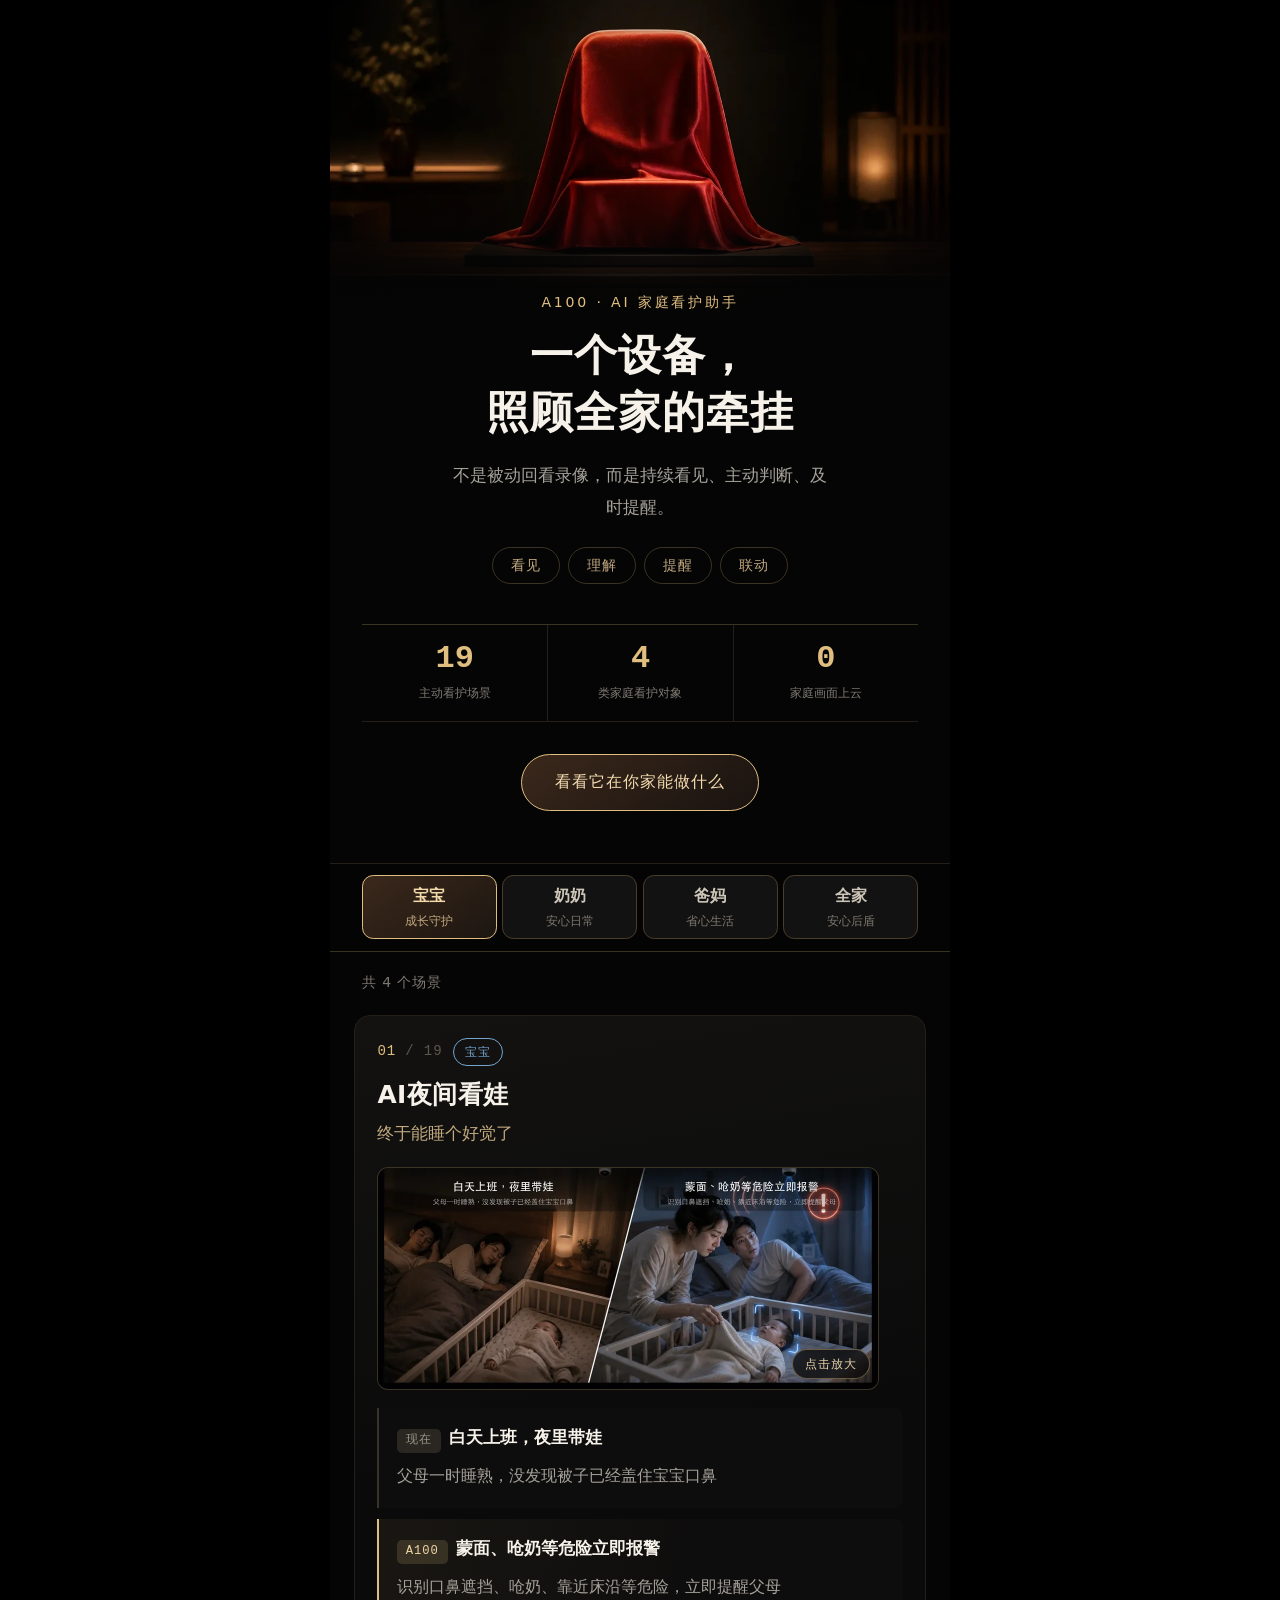
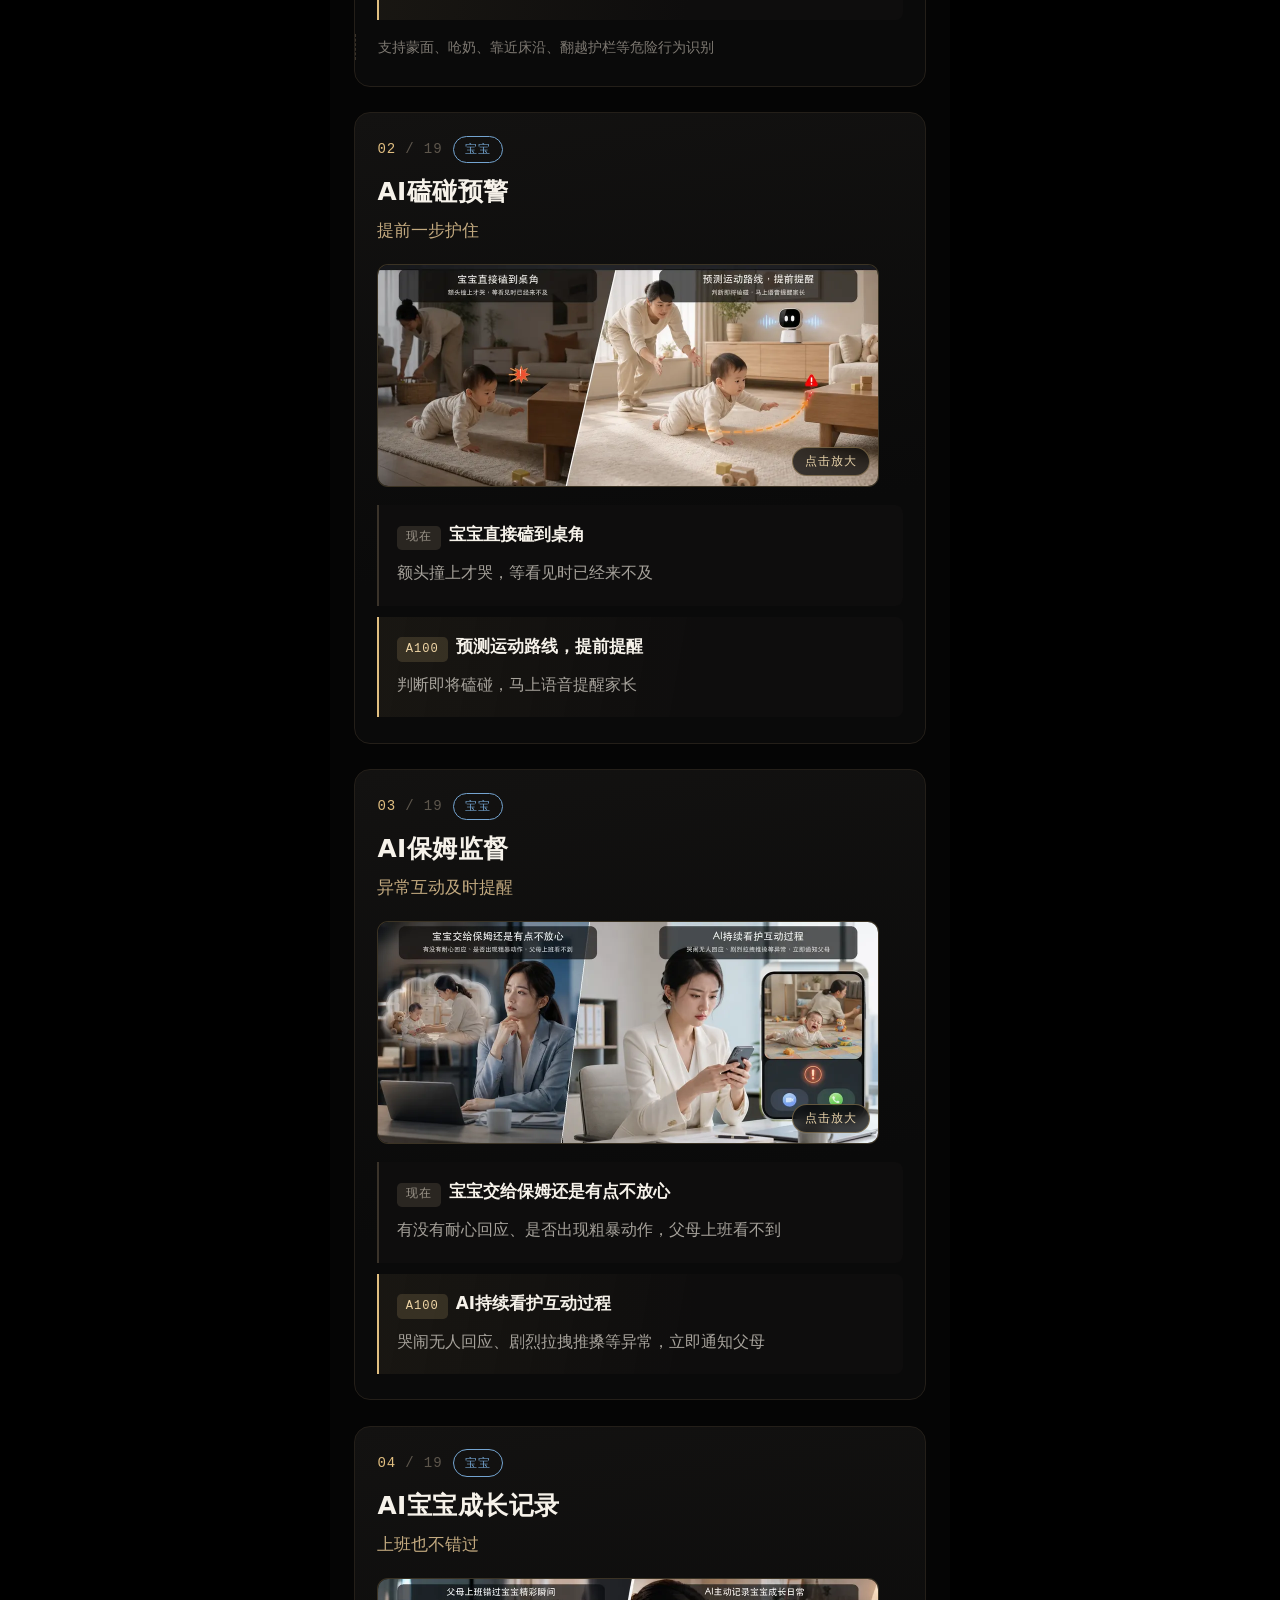
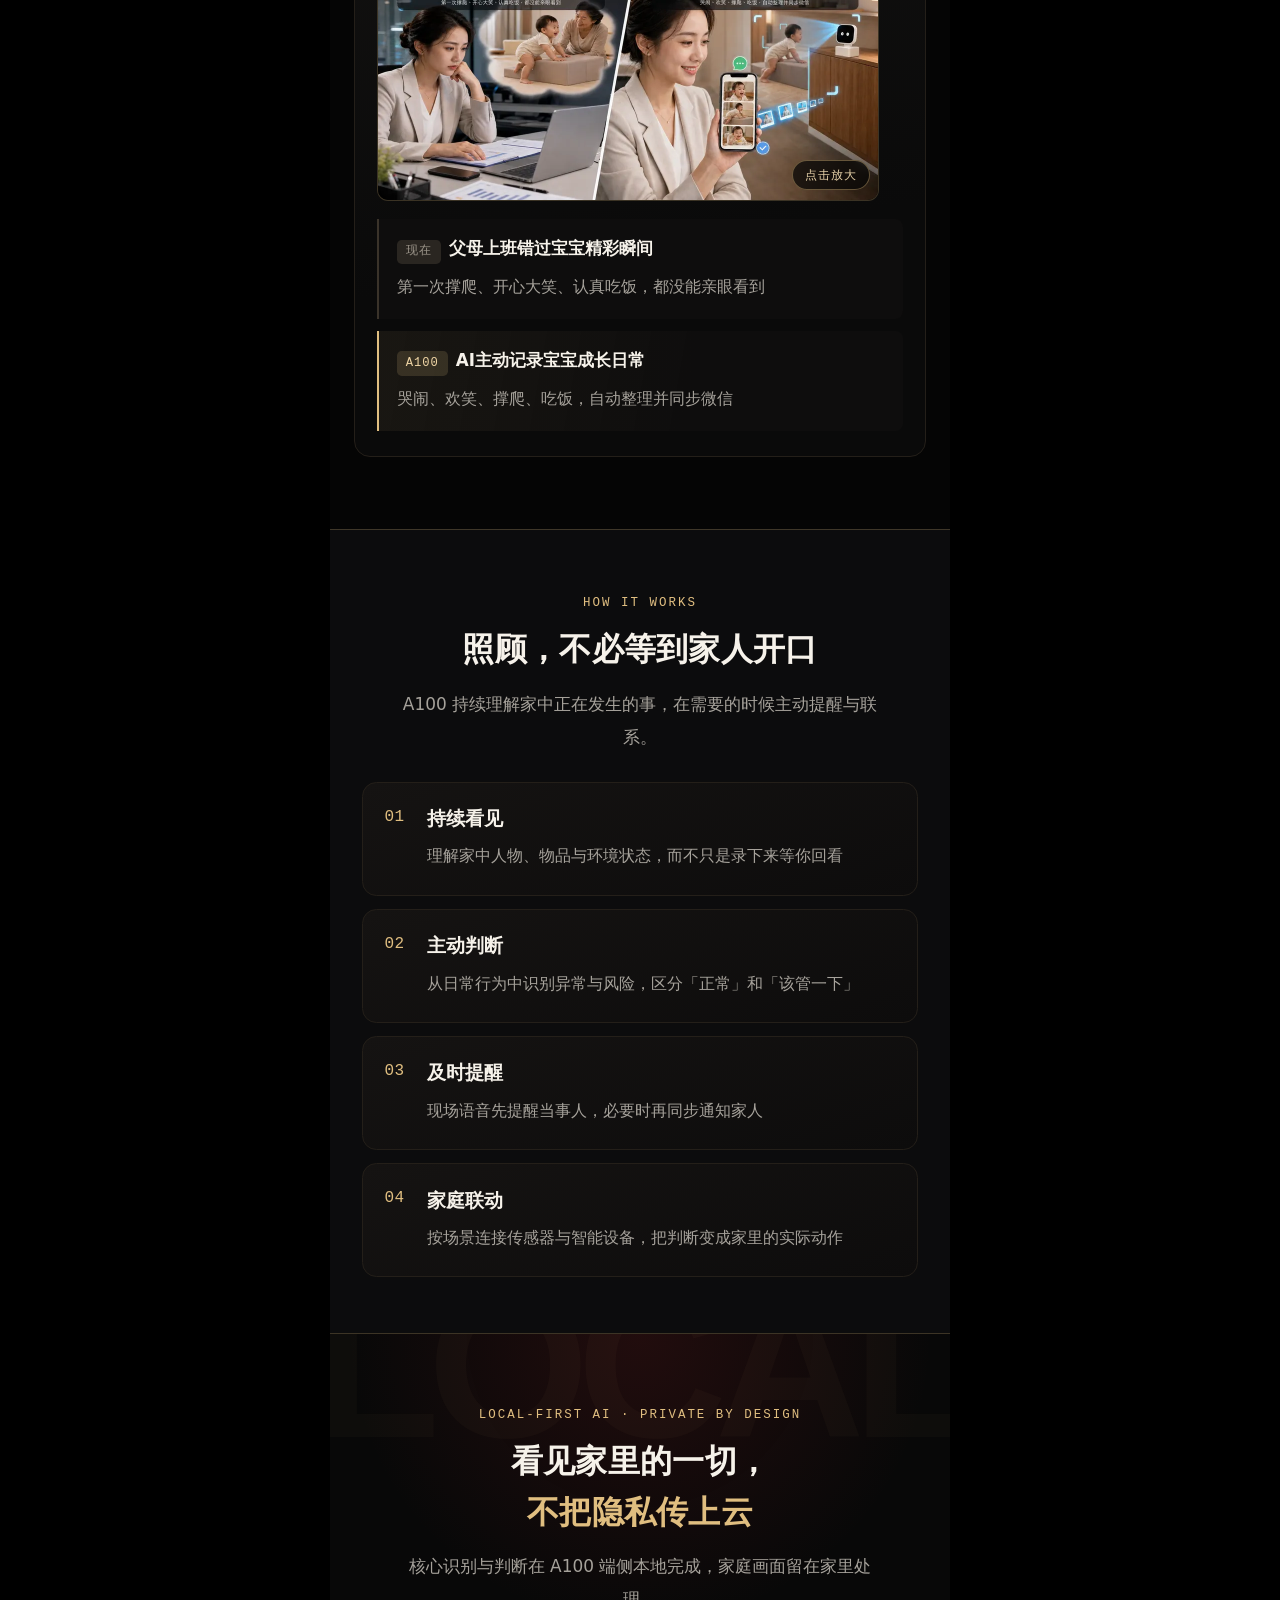
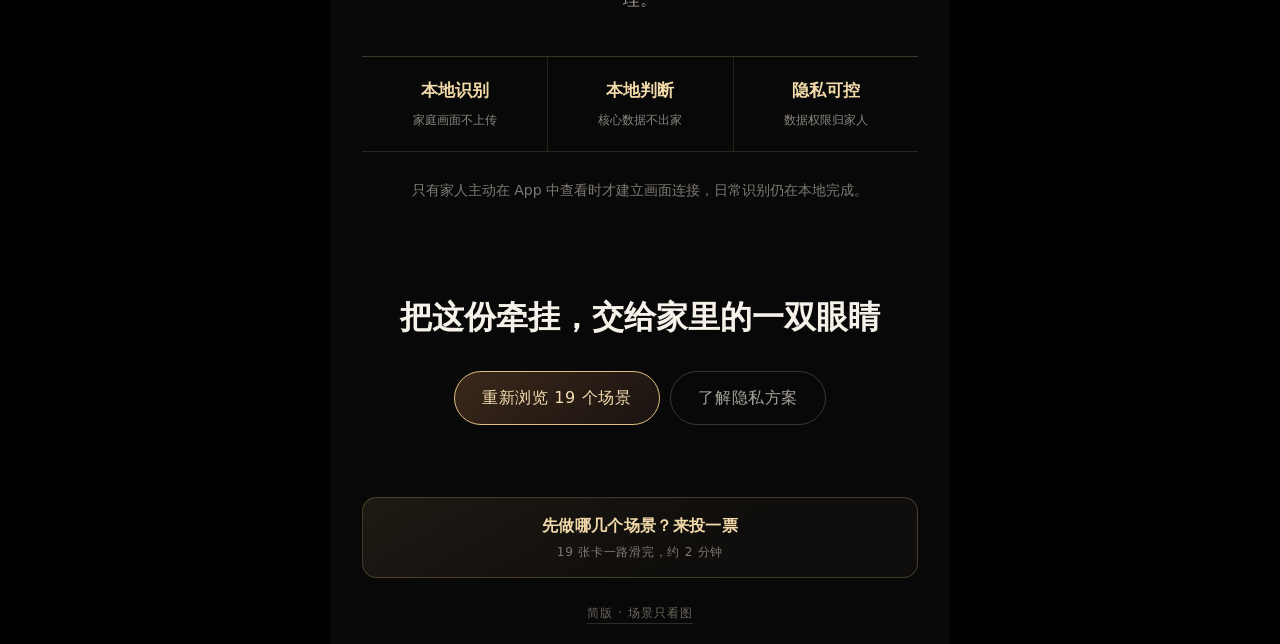
==== index.html @ 62eb348e "Scale voting copy with responsive cards Keep desktop text readable as cards expand while reserving a" ====
<!DOCTYPE html><html lang="zh-CN"><head><meta charSet="utf-8"/><meta name="viewport" content="width=device-width, viewport-fit=cover, initial-scale=1, maximum-scale=5"/><link rel="stylesheet" href="/_next/static/css/index.Cy2L5LMm.css" data-rsc-css-href="/_next/static/css/index.Cy2L5LMm.css" data-precedence="vite-rsc/importer-resources"/><link rel="modulepreload" fetchPriority="low" href="/_next/static/chunks/index-B-nwvB6y.js"/><script src="/_next/static/chunks/rolldown-runtime-DFEGrk7x.js" type="module" async=""></script><script src="/_next/static/chunks/framework-CZh43tRa.js" type="module" async=""></script><script src="/_next/static/chunks/app-elements-DCrmpow8.js" type="module" async=""></script><script src="/_next/static/chunks/hash-CJPcn2mk.js" type="module" async=""></script><script src="/_next/static/chunks/app-rsc-render-mode-D2LKp-63.js" type="module" async=""></script><script src="/_next/static/chunks/headers-CHh0EJRL.js" type="module" async=""></script><script src="/_next/static/chunks/protocol-headers-BAi6vrDC.js" type="module" async=""></script><script src="/_next/static/chunks/navigation-errors-BLoiTHW_.js" type="module" async=""></script><link rel="modulepreload" href="/_next/static/chunks/layout-segment-context-q6M6rwSv.js" crossorigin=""/><link rel="modulepreload" href="/_next/static/chunks/version-switch-DpiIj9HX.js" crossorigin=""/><link rel="modulepreload" href="/_next/static/chunks/scenes-CvkSU-wx.js" crossorigin=""/><link rel="modulepreload" href="/_next/static/chunks/query-DSZzhTKP.js" crossorigin=""/><link rel="modulepreload" href="/_next/static/chunks/scene-explorer-G0NAwkzx.js" crossorigin=""/><title>A100 AI家庭看护助手｜19 个场景，不上云</title><meta name="description" content="宝宝、奶奶、爸妈、全家四类看护对象，19 项主动看护能力。识别与判断在设备本地完成，家庭画面不上传云端。"/><meta property="og:title" content="A100 AI家庭看护助手｜19 个场景，不上云"/><meta property="og:description" content="宝宝、奶奶、爸妈、全家四类看护对象，19 项主动看护能力。识别与判断在设备本地完成，家庭画面不上传云端。"/><meta property="og:url" content="https://itse003.github.io"/><meta property="og:site_name" content="A100 · AI 家庭看护助手"/><meta property="og:type" content="website"/><meta property="og:locale" content="zh_CN"/><meta property="og:image" content="https://itse003.github.io/og-card.jpg"/><meta property="og:image:width" content="800"/><meta property="og:image:height" content="800"/><meta property="og:image:alt" content="A100 AI家庭看护助手"/><meta name="twitter:card" content="summary"/><meta name="twitter:title" content="A100 AI家庭看护助手｜19 个场景，不上云"/><meta name="twitter:description" content="宝宝、奶奶、爸妈、全家四类看护对象，19 项主动看护能力。识别与判断在设备本地完成，家庭画面不上传云端。"/><meta name="twitter:image" content="https://itse003.github.io/og-card.jpg"/><link rel="shortcut icon" href="/apple-touch-icon.png"/><link rel="icon" href="/apple-touch-icon.png" sizes="180x180" type="image/png"/><link rel="icon" href="/favicon.svg" type="image/svg+xml"/><link rel="apple-touch-icon" href="/apple-touch-icon.png"/><link rel="canonical" href="https://itse003.github.io"/><meta name="theme-color" content="#050505"/><meta name="color-scheme" content="dark"/><script>Object.assign(((self[Symbol.for("vinext.navigationRuntime")]??={bootstrap:{routeManifest:null},functions:{}}).bootstrap.rsc??={rsc:[]}),{params:{},nav:{"pathname":"/","searchParams":[]}})</script><link rel="modulepreload" href="/_next/static/chunks/index-B-nwvB6y.js" />
</head><body><img class="wechat-thumb" src="/og-card.jpg" alt="" aria-hidden="true" width="800" height="800" loading="eager" decoding="async" fetchPriority="low"/><main class="shell"><script type="application/ld+json">{"@context":"https://schema.org","@type":"Product","name":"A100 AI家庭看护助手","description":"端侧本地 AI 家庭看护设备，覆盖宝宝、老人、父母与全家 19 个主动看护场景，核心识别与判断在设备本地完成。","brand":{"@type":"Brand","name":"A100"},"category":"家庭智能看护设备","additionalProperty":[{"@type":"PropertyValue","name":"AI夜间看娃","value":"蒙面、呛奶等危险立即报警：识别口鼻遮挡、呛奶、靠近床沿等危险，立即提醒父母"},{"@type":"PropertyValue","name":"AI磕碰预警","value":"预测运动路线，提前提醒：判断即将磕碰，马上语音提醒家长"},{"@type":"PropertyValue","name":"AI保姆监督","value":"AI持续看护互动过程：哭闹无人回应、剧烈拉拽推搡等异常，立即通知父母"},{"@type":"PropertyValue","name":"AI宝宝成长记录","value":"AI主动记录宝宝成长日常：哭闹、欢笑、撑爬、吃饭，自动整理并同步微信"},{"@type":"PropertyValue","name":"AI吃药守护","value":"到点主动确认：先提醒老人，未确认再通知家人"},{"@type":"PropertyValue","name":"AI用药助手","value":"对着药盒问，马上说明白：「药盒标注：一次 1 片；请按医嘱服用」"},{"@type":"PropertyValue","name":"长辈兴趣陪练","value":"边唱边练，随时出声指导：「这一句尾音再收稳，兰花指再抬高一点」"},{"@type":"PropertyValue","name":"AI日常关照","value":"看懂日常规律，不对劲主动说：「奶奶今天到 10 点还没起身，比平时晚了 3 个多小时」"},{"@type":"PropertyValue","name":"AI老人守护","value":"发现倒地立即询问：持续无人回应，马上联系预设家人"},{"@type":"PropertyValue","name":"AI饮食照应","value":"手抬起来的时候就提一句：「爸的血压这周偏高，这盘先少放一勺盐」"},{"@type":"PropertyValue","name":"AI做菜辅助","value":"开口一问，直接告诉你：「这锅先放 1 茶匙糖，尝味后再调整」"},{"@type":"PropertyValue","name":"AI离家巡检","value":"全屋状态一次确认：门锁、门窗、家电，出门自动检查"},{"@type":"PropertyValue","name":"AI视觉找物","value":"问一句就能找到：「遥控器最后放在沙发右边了」"},{"@type":"PropertyValue","name":"AI出门提醒","value":"走到门口主动提醒：「你的工牌还放在茶几上」"},{"@type":"PropertyValue","name":"AI宠物看护","value":"拆家刚有苗头，马上叫停：AI 现场语音制止，同时通知主人"},{"@type":"PropertyValue","name":"AI宠物互动","value":"叫声 + 行为，越看越懂它：「在阳台门口短叫又扒门，是想出去晒太阳」"},{"@type":"PropertyValue","name":"AI晾晒提醒","value":"天气 + 阳台画面综合判断：确认将下雨且衣被未收，立即提醒家人"},{"@type":"PropertyValue","name":"AI异常巡查","value":"发现可疑行为，立即告警：识别徘徊、试探门锁等异常，马上通知家人并联动物业"},{"@type":"PropertyValue","name":"AI家庭巡防","value":"全屋风险持续看护：联动设备识别火苗、门窗及水电燃气异常，立即报警并通知家人"}]}</script><header class="hero"><div class="hero-media"><img src="/media/hero.webp" alt="红布覆盖的 A100 AI 家庭看护助手" width="1200" height="651" fetchPriority="high" decoding="async"/></div><div class="hero-copy"><p class="hero-brand">A100 · AI 家庭看护助手</p><h1>一个设备，<br/>照顾全家的牵挂</h1><p class="hero-sub">不是被动回看录像，而是持续看见、主动判断、及时提醒。</p><ul class="hero-pills"><li>看见</li><li>理解</li><li>提醒</li><li>联动</li></ul><dl class="hero-stats"><div><dt>19</dt><dd>主动看护场景</dd></div><div><dt>4</dt><dd>类家庭看护对象</dd></div><div><dt>0</dt><dd>家庭画面上云</dd></div></dl><a class="hero-cta" href="#explorer">看看它在你家能做什么</a></div></header><section class="explorer" id="explorer" aria-label="19 个家庭看护场景"><div class="filter-bar"><div class="chips" role="group" aria-label="按家人筛选场景"><button type="button" aria-pressed="true" class="chip is-active">宝宝<small>成长守护</small></button><button type="button" aria-pressed="false" class="chip">奶奶<small>安心日常</small></button><button type="button" aria-pressed="false" class="chip">爸妈<small>省心生活</small></button><button type="button" aria-pressed="false" class="chip">全家<small>安心后盾</small></button></div></div><p class="result-count" aria-live="polite">共 <!-- -->4<!-- --> 个场景</p><ol class="scene-list" style="--scene-total:&quot;19&quot;"><li class="scene-card" id="scene-1"><div class="scene-head"><span class="scene-no">01</span><span class="scene-tag tag-baby">宝宝</span></div><h3 class="scene-name">AI夜间看娃</h3><p class="scene-claim">终于能睡个好觉了</p><button type="button" class="poster" aria-label="放大查看AI夜间看娃对照海报"><img src="/media/scene-night-1000.webp" srcSet="/media/scene-night-1000.webp 1000w, /media/scene-night-1500.webp 1500w" sizes="(min-width: 620px) 500px, 100vw" alt="AI夜间看娃对照画面：左侧白天上班，夜里带娃，右侧蒙面、呛奶等危险立即报警" width="1000" height="442" loading="lazy" decoding="async"/><span class="poster-zoom" aria-hidden="true">点击放大</span></button><dl class="compare"><div class="compare-row is-problem"><dt><span class="compare-label">现在</span>白天上班，夜里带娃</dt><dd>父母一时睡熟，没发现被子已经盖住宝宝口鼻</dd></div><div class="compare-row is-answer"><dt><span class="compare-label">A100</span>蒙面、呛奶等危险立即报警</dt><dd>识别口鼻遮挡、呛奶、靠近床沿等危险，立即提醒父母</dd></div></dl><p class="scene-note">支持蒙面、呛奶、靠近床沿、翻越护栏等危险行为识别</p></li><li class="scene-card" id="scene-2"><div class="scene-head"><span class="scene-no">02</span><span class="scene-tag tag-baby">宝宝</span></div><h3 class="scene-name">AI磕碰预警</h3><p class="scene-claim">提前一步护住</p><button type="button" class="poster" aria-label="放大查看AI磕碰预警对照海报"><img src="/media/scene-climbguard-1000.webp" srcSet="/media/scene-climbguard-1000.webp 1000w, /media/scene-climbguard-1500.webp 1500w" sizes="(min-width: 620px) 500px, 100vw" alt="AI磕碰预警对照画面：左侧宝宝直接磕到桌角，右侧预测运动路线，提前提醒" width="1000" height="442" loading="lazy" decoding="async"/><span class="poster-zoom" aria-hidden="true">点击放大</span></button><dl class="compare"><div class="compare-row is-problem"><dt><span class="compare-label">现在</span>宝宝直接磕到桌角</dt><dd>额头撞上才哭，等看见时已经来不及</dd></div><div class="compare-row is-answer"><dt><span class="compare-label">A100</span>预测运动路线，提前提醒</dt><dd>判断即将磕碰，马上语音提醒家长</dd></div></dl></li><li class="scene-card" id="scene-3"><div class="scene-head"><span class="scene-no">03</span><span class="scene-tag tag-baby">宝宝</span></div><h3 class="scene-name">AI保姆监督</h3><p class="scene-claim">异常互动及时提醒</p><button type="button" class="poster" aria-label="放大查看AI保姆监督对照海报"><img src="/media/scene-nanny-1000.webp" srcSet="/media/scene-nanny-1000.webp 1000w, /media/scene-nanny-1500.webp 1500w" sizes="(min-width: 620px) 500px, 100vw" alt="AI保姆监督对照画面：左侧宝宝交给保姆还是有点不放心，右侧AI持续看护互动过程" width="1000" height="442" loading="lazy" decoding="async"/><span class="poster-zoom" aria-hidden="true">点击放大</span></button><dl class="compare"><div class="compare-row is-problem"><dt><span class="compare-label">现在</span>宝宝交给保姆还是有点不放心</dt><dd>有没有耐心回应、是否出现粗暴动作，父母上班看不到</dd></div><div class="compare-row is-answer"><dt><span class="compare-label">A100</span>AI持续看护互动过程</dt><dd>哭闹无人回应、剧烈拉拽推搡等异常，立即通知父母</dd></div></dl></li><li class="scene-card" id="scene-4"><div class="scene-head"><span class="scene-no">04</span><span class="scene-tag tag-baby">宝宝</span></div><h3 class="scene-name">AI宝宝成长记录</h3><p class="scene-claim">上班也不错过</p><button type="button" class="poster" aria-label="放大查看AI宝宝成长记录对照海报"><img src="/media/scene-growth-1000.webp" srcSet="/media/scene-growth-1000.webp 1000w, /media/scene-growth-1500.webp 1500w" sizes="(min-width: 620px) 500px, 100vw" alt="AI宝宝成长记录对照画面：左侧父母上班错过宝宝精彩瞬间，右侧AI主动记录宝宝成长日常" width="1000" height="442" loading="lazy" decoding="async"/><span class="poster-zoom" aria-hidden="true">点击放大</span></button><dl class="compare"><div class="compare-row is-problem"><dt><span class="compare-label">现在</span>父母上班错过宝宝精彩瞬间</dt><dd>第一次撑爬、开心大笑、认真吃饭，都没能亲眼看到</dd></div><div class="compare-row is-answer"><dt><span class="compare-label">A100</span>AI主动记录宝宝成长日常</dt><dd>哭闹、欢笑、撑爬、吃饭，自动整理并同步微信</dd></div></dl></li></ol></section><section class="capability" aria-labelledby="capability-title"><div class="section-head"><p class="eyebrow">HOW IT WORKS</p><h2 id="capability-title">照顾，不必等到家人开口</h2><p class="section-lead">A100 持续理解家中正在发生的事，在需要的时候主动提醒与联系。</p></div><ol class="capability-list"><li><span class="capability-step">01</span><h3>持续看见</h3><p>理解家中人物、物品与环境状态，而不只是录下来等你回看</p></li><li><span class="capability-step">02</span><h3>主动判断</h3><p>从日常行为中识别异常与风险，区分「正常」和「该管一下」</p></li><li><span class="capability-step">03</span><h3>及时提醒</h3><p>现场语音先提醒当事人，必要时再同步通知家人</p></li><li><span class="capability-step">04</span><h3>家庭联动</h3><p>按场景连接传感器与智能设备，把判断变成家里的实际动作</p></li></ol></section><section class="privacy" aria-labelledby="privacy-title"><p class="eyebrow">LOCAL-FIRST AI · PRIVATE BY DESIGN</p><h2 id="privacy-title">看见家里的一切，<em>不把隐私传上云</em></h2><p class="section-lead">核心识别与判断在 A100 端侧本地完成，家庭画面留在家里处理。</p><ul class="privacy-proof"><li><strong>本地识别</strong><span>家庭画面不上传</span></li><li><strong>本地判断</strong><span>核心数据不出家</span></li><li><strong>隐私可控</strong><span>数据权限归家人</span></li></ul><p class="privacy-foot">只有家人主动在 App 中查看时才建立画面连接，日常识别仍在本地完成。</p></section><footer class="closing"><h2>把这份牵挂，交给家里的一双眼睛</h2><div class="closing-actions"><a class="btn btn-primary" href="#explorer">重新浏览 <!-- -->19<!-- --> 个场景</a><a class="btn btn-ghost" href="#privacy-title">了解隐私方案</a></div></footer></main><div class="vote-entry"><a href="/vote" class="vote-entry-btn"><b>先做哪几个场景？来投一票</b><span>19<!-- --> 张卡一路滑完，约 2 分钟</span></a></div><div class="version-switch-foot"><a href="/gallery">简版 · 场景只看图</a></div><script type="module" src="/_next/static/chunks/index-B-nwvB6y.js" id="_R_" async=""></script><script>((self[Symbol.for("vinext.navigationRuntime")]??={bootstrap:{routeManifest:null},functions:{}}).bootstrap.rsc??={rsc:[]}).rsc.push("2:I[\"ac9c84b5d4c0\",[],\"Children\",1]\n")</script><script>((self[Symbol.for("vinext.navigationRuntime")]??={bootstrap:{routeManifest:null},functions:{}}).bootstrap.rsc??={rsc:[]}).rsc.push("3:I[\"ade5f4f2263b\",[],\"VersionSwitch\",1]\n")</script><script>((self[Symbol.for("vinext.navigationRuntime")]??={bootstrap:{routeManifest:null},functions:{}}).bootstrap.rsc??={rsc:[]}).rsc.push("4:I[\"3745b2474da2\",[],\"GlobalErrorBoundary\",1]\n")</script><script>((self[Symbol.for("vinext.navigationRuntime")]??={bootstrap:{routeManifest:null},functions:{}}).bootstrap.rsc??={rsc:[]}).rsc.push("5:I[\"9546015c04af\",[],\"default\",1]\n")</script><script>((self[Symbol.for("vinext.navigationRuntime")]??={bootstrap:{routeManifest:null},functions:{}}).bootstrap.rsc??={rsc:[]}).rsc.push("6:I[\"3745b2474da2\",[],\"ErrorBoundary\",1]\n")</script><script>((self[Symbol.for("vinext.navigationRuntime")]??={bootstrap:{routeManifest:null},functions:{}}).bootstrap.rsc??={rsc:[]}).rsc.push("7:I[\"bcf645347735\",[],\"LayoutSegmentProvider\",1]\n")</script><script>((self[Symbol.for("vinext.navigationRuntime")]??={bootstrap:{routeManifest:null},functions:{}}).bootstrap.rsc??={rsc:[]}).rsc.push("8:I[\"ac9c84b5d4c0\",[],\"Slot\",1]\n")</script><script>((self[Symbol.for("vinext.navigationRuntime")]??={bootstrap:{routeManifest:null},functions:{}}).bootstrap.rsc??={rsc:[]}).rsc.push("9:I[\"d79506f378e5\",[],\"AppRouterScrollTarget\",1]\n")</script><script>((self[Symbol.for("vinext.navigationRuntime")]??={bootstrap:{routeManifest:null},functions:{}}).bootstrap.rsc??={rsc:[]}).rsc.push("a:I[\"3745b2474da2\",[],\"RedirectBoundary\",1]\n")</script><script>((self[Symbol.for("vinext.navigationRuntime")]??={bootstrap:{routeManifest:null},functions:{}}).bootstrap.rsc??={rsc:[]}).rsc.push(":HL[\"/_next/static/css/index.Cy2L5LMm.css\",\"style\"     ]\n")</script><script>((self[Symbol.for("vinext.navigationRuntime")]??={bootstrap:{routeManifest:null},functions:{}}).bootstrap.rsc??={rsc:[]}).rsc.push("0:{\"__route\":\"route:/\",\"__interceptionContext\":null,\"__layoutIds\":[\"layout:/\"],\"__rootLayout\":\"/\",\"__sourcePage\":\"/page\",\"page:/\":\"$L1\",\"layout:/\":[[[[\"$\",\"link\",\"css:/_next/static/css/index.Cy2L5LMm.css\",{\"rel\":\"stylesheet\",\"precedence\":\"vite-rsc/importer-resources\",\"href\":\"/_next/static/css/index.Cy2L5LMm.css\",\"data-rsc-css-href\":\"/_next/static/css/index.Cy2L5LMm.css\"}],\"$undefined\"],[\"$\",\"html\",null,{\"lang\":\"zh-CN\",\"children\":[\"$\",\"body\",null,{\"children\":[[\"$\",\"img\",null,{\"className\":\"wechat-thumb\",\"src\":\"/og-card.jpg\",\"alt\":\"\",\"aria-hidden\":\"true\",\"width\":800,\"height\":800,\"loading\":\"eager\",\"decoding\":\"async\",\"fetchPriority\":\"low\"}],[\"$\",\"$L2\",null,{}],[\"$\",\"$L3\",null,{}]]}]}]],null],\"route:/\":[[[\"$\",\"meta\",null,{\"charSet\":\"utf-8\"}],[[\"$\",\"title\",\"0\",{\"children\":\"A100 AI家庭看护助手｜19 个场景，不上云\"}],[\"$\",\"meta\",\"1\",{\"name\":\"description\",\"content\":\"宝宝、奶奶、爸妈、全家四类看护对象，19 项主动看护能力。识别与判断在设备本地完成，家庭画面不上传云端。\"}],[\"$\",\"meta\",\"2\",{\"property\":\"og:title\",\"content\":\"A100 AI家庭看护助手｜19 个场景，不上云\"}],[\"$\",\"meta\",\"3\",{\"property\":\"og:description\",\"content\":\"宝宝、奶奶、爸妈、全家四类看护对象，19 项主动看护能力。识别与判断在设备本地完成，家庭画面不上传云端。\"}],[\"$\",\"meta\",\"4\",{\"property\":\"og:url\",\"content\":\"https://itse003.github.io\"}],[\"$\",\"meta\",\"5\",{\"property\":\"og:site_name\",\"content\":\"A100 · AI 家庭看护助手\"}],[\"$\",\"meta\",\"6\",{\"property\":\"og:type\",\"content\":\"website\"}],[\"$\",\"meta\",\"7\",{\"property\":\"og:locale\",\"content\":\"zh_CN\"}],[\"$\",\"meta\",\"8\",{\"property\":\"og:image\",\"content\":\"https://itse003.github.io/og-card.jpg\"}],[\"$\",\"meta\",\"9\",{\"property\":\"og:image:width\",\"content\":\"800\"}],[\"$\",\"meta\",\"10\",{\"property\":\"og:image:height\",\"content\":\"800\"}],[\"$\",\"meta\",\"11\",{\"property\":\"og:image:alt\",\"content\":\"A100 AI家庭看护助手\"}],[\"$\",\"meta\",\"12\",{\"name\":\"twitter:card\",\"content\":\"summary\"}],[\"$\",\"meta\",\"13\",{\"name\":\"twitter:title\",\"content\":\"A100 AI家庭看护助手｜19 个场景，不上云\"}],[\"$\",\"meta\",\"14\",{\"name\":\"twitter:description\",\"content\":\"宝宝、奶奶、爸妈、全家四类看护对象，19 项主动看护能力。识别与判断在设备本地完成，家庭画面不上传云端。\"}],[\"$\",\"meta\",\"15\",{\"name\":\"twitter:image\",\"content\":\"https://itse003.github.io/og-card.jpg\"}],[\"$\",\"link\",\"16\",{\"rel\":\"shortcut icon\",\"href\":\"/apple-touch-icon.png\"}],[\"$\",\"link\",\"17\",{\"rel\":\"icon\",\"href\":\"/apple-touch-icon.png\",\"sizes\":\"180x180\",\"type\":\"image/png\"}],[\"$\",\"link\",\"18\",{\"rel\":\"icon\",\"href\":\"/favicon.svg\",\"type\":\"image/svg+xml\"}],[\"$\",\"link\",\"19\",{\"rel\":\"apple-touch-icon\",\"href\":\"/apple-touch-icon.png\"}],[\"$\",\"link\",\"20\",{\"rel\":\"canonical\",\"href\":\"https://itse003.github.io\"}]],[[\"$\",\"meta\",\"0\",{\"name\":\"viewport\",\"content\":\"width=device-width, viewport-fit=cover, initial-scale=1, maximum-scale=5\"}],[\"$\",\"meta\",\"1\",{\"name\":\"theme-color\",\"content\":\"#050505\"}],[\"$\",\"meta\",\"2\",{\"name\":\"color-scheme\",\"content\":\"dark\"}]]],[\"$\",\"$L4\",null,{\"fallback\":\"$5\",\"children\":[\"$\",\"$L6\",null,{\"fallback\":\"$5\",\"children\":[\"$\",\"$L7\",null,{\"providerId\":\"layout:/\",\"segmentMap\":{\"children\":[]},\"children\":[\"$\",\"$L8\",null,{\"id\":\"layout:/\",\"parallelSlots\":\"$undefined\",\"children\":[\"$\",\"$L9\",null,{\"children\":[\"$\",\"$La\",null,{\"children\":[[\"$\",\"$L7\",null,{\"providerId\":\"page:/\",\"segmentMap\":{\"children\":[\"__PAGE__\"]},\"children\":[\"$\",\"$L8\",null,{\"id\":\"page:/\"}]}],null]}]}]}]}]}]}],null,null],\"__layoutFlags\":{\"layout:/\":\"s\"},\"__artifactCompatibility\":{\"schemaVersion\":1,\"graphVersion\":\"app-route-graph:1177fd80f83fa7b0\",\"deploymentVersion\":\"939d0b06-40c2-415e-bbcb-751c127f8d62\",\"appElementsSchemaVersion\":1,\"rscPayloadSchemaVersion\":1,\"rootBoundaryId\":\"/\",\"renderEpoch\":null},\"__renderObservation\":{\"schemaVersion\":1,\"output\":{\"kind\":\"app-rsc\",\"mountedSlotsFingerprint\":null,\"renderEpoch\":null,\"rootBoundaryId\":\"/\",\"routeId\":\"route:/\"},\"completeness\":\"partial\",\"boundaryOutcome\":{\"kind\":\"unknown\"},\"requestApis\":[{\"kind\":\"connection\",\"status\":\"unknown\"},{\"kind\":\"cookies\",\"status\":\"unknown\"},{\"kind\":\"draftMode\",\"status\":\"unknown\"},{\"kind\":\"headers\",\"status\":\"unknown\"},{\"kind\":\"params\",\"status\":\"unknown\"},{\"kind\":\"searchParams\",\"status\":\"unknown\"}],\"dynamicFetches\":[],\"cacheTags\":[\"/\",\"_N_T_/\",\"_N_T_/index\",\"_N_T_/layout\",\"_N_T_/page\"],\"pathTags\":[\"/\"],\"cacheability\":\"unknown\",\"downgrade\":{\"target\":\"freshRender\",\"reasons\":[{\"code\":\"CP_DOWNGRADE_CACHEABILITY_UNKNOWN\",\"target\":\"freshRender\"},{\"code\":\"CP_DOWNGRADE_INCOMPLETE_OBSERVATION\",\"completeness\":\"partial\",\"target\":\"freshRender\"},{\"code\":\"CP_DOWNGRADE_UNKNOWN_REQUEST_API\",\"requestApi\":\"connection\",\"target\":\"freshRender\"},{\"code\":\"CP_DOWNGRADE_UNKNOWN_REQUEST_API\",\"requestApi\":\"cookies\",\"target\":\"freshRender\"},{\"code\":\"CP_DOWNGRADE_UNKNOWN_REQUEST_API\",\"requestApi\":\"draftMode\",\"target\":\"freshRender\"},{\"code\":\"CP_DOWNGRADE_UNKNOWN_REQUEST_API\",\"requestApi\":\"headers\",\"target\":\"freshRender\"},{\"code\":\"CP_DOWNGRADE_UNKNOWN_REQUEST_API\",\"requestApi\":\"params\",\"target\":\"freshRender\"},{\"code\":\"CP_DOWNGRADE_UNKNOWN_REQUEST_API\",\"requestApi\":\"searchParams\",\"target\":\"freshRender\"}],\"fallback\":{\"kind\":\"breakerFallback\",\"code\":\"CP_PRIVATE_DYNAMIC_DOWNGRADE\",\"mode\":\"renderFresh\",\"scope\":\"affectedOutput\",\"fields\":{\"reasonCodes\":[\"CP_DOWNGRADE_CACHEABILITY_UNKNOWN\",\"CP_DOWNGRADE_INCOMPLETE_OBSERVATION\",\"CP_DOWNGRADE_UNKNOWN_REQUEST_API\",\"CP_DOWNGRADE_UNKNOWN_REQUEST_API\",\"CP_DOWNGRADE_UNKNOWN_REQUEST_API\",\"CP_DOWNGRADE_UNKNOWN_REQUEST_API\",\"CP_DOWNGRADE_UNKNOWN_REQUEST_API\",\"CP_DOWNGRADE_UNKNOWN_REQUEST_API\"],\"target\":\"freshRender\"}},\"isPublicCacheCandidate\":false}}}\n")</script><script>((self[Symbol.for("vinext.navigationRuntime")]??={bootstrap:{routeManifest:null},functions:{}}).bootstrap.rsc??={rsc:[]}).rsc.push("c:I[\"76e2d64a2bc2\",[],\"SceneExplorer\",1]\n")</script><script>((self[Symbol.for("vinext.navigationRuntime")]??={bootstrap:{routeManifest:null},functions:{}}).bootstrap.rsc??={rsc:[]}).rsc.push(":HL[\"/media/hero.webp\",\"image\",{\"fetchPriority\":\"high\"}]\n")</script><script>((self[Symbol.for("vinext.navigationRuntime")]??={bootstrap:{routeManifest:null},functions:{}}).bootstrap.rsc??={rsc:[]}).rsc.push("b:Tc81,")</script><script>((self[Symbol.for("vinext.navigationRuntime")]??={bootstrap:{routeManifest:null},functions:{}}).bootstrap.rsc??={rsc:[]}).rsc.push("{\"@context\":\"https://schema.org\",\"@type\":\"Product\",\"name\":\"A100 AI家庭看护助手\",\"description\":\"端侧本地 AI 家庭看护设备，覆盖宝宝、老人、父母与全家 19 个主动看护场景，核心识别与判断在设备本地完成。\",\"brand\":{\"@type\":\"Brand\",\"name\":\"A100\"},\"category\":\"家庭智能看护设备\",\"additionalProperty\":[{\"@type\":\"PropertyValue\",\"name\":\"AI夜间看娃\",\"value\":\"蒙面、呛奶等危险立即报警：识别口鼻遮挡、呛奶、靠近床沿等危险，立即提醒父母\"},{\"@type\":\"PropertyValue\",\"name\":\"AI磕碰预警\",\"value\":\"预测运动路线，提前提醒：判断即将磕碰，马上语音提醒家长\"},{\"@type\":\"PropertyValue\",\"name\":\"AI保姆监督\",\"value\":\"AI持续看护互动过程：哭闹无人回应、剧烈拉拽推搡等异常，立即通知父母\"},{\"@type\":\"PropertyValue\",\"name\":\"AI宝宝成长记录\",\"value\":\"AI主动记录宝宝成长日常：哭闹、欢笑、撑爬、吃饭，自动整理并同步微信\"},{\"@type\":\"PropertyValue\",\"name\":\"AI吃药守护\",\"value\":\"到点主动确认：先提醒老人，未确认再通知家人\"},{\"@type\":\"PropertyValue\",\"name\":\"AI用药助手\",\"value\":\"对着药盒问，马上说明白：「药盒标注：一次 1 片；请按医嘱服用」\"},{\"@type\":\"PropertyValue\",\"name\":\"长辈兴趣陪练\",\"value\":\"边唱边练，随时出声指导：「这一句尾音再收稳，兰花指再抬高一点」\"},{\"@type\":\"PropertyValue\",\"name\":\"AI日常关照\",\"value\":\"看懂日常规律，不对劲主动说：「奶奶今天到 10 点还没起身，比平时晚了 3 个多小时」\"},{\"@type\":\"PropertyValue\",\"name\":\"AI老人守护\",\"value\":\"发现倒地立即询问：持续无人回应，马上联系预设家人\"},{\"@type\":\"PropertyValue\",\"name\":\"AI饮食照应\",\"value\":\"手抬起来的时候就提一句：「爸的血压这周偏高，这盘先少放一勺盐」\"},{\"@type\":\"PropertyValue\",\"name\":\"AI做菜辅助\",\"value\":\"开口一问，直接告诉你：「这锅先放 1 茶匙糖，尝味后再调整」\"},{\"@type\":\"PropertyValue\",\"name\":\"AI离家巡检\",\"value\":\"全屋状态一次确认：门锁、门窗、家电，出门自动检查\"},{\"@type\":\"PropertyValue\",\"name\":\"AI视觉找物\",\"value\":\"问一句就能找到：「遥控器最后放在沙发右边了」\"},{\"@type\":\"PropertyValue\",\"name\":\"AI出门提醒\",\"value\":\"走到门口主动提醒：「你的工牌还放在茶几上」\"},{\"@type\":\"PropertyValue\",\"name\":\"AI宠物看护\",\"value\":\"拆家刚有苗头，马上叫停：AI 现场语音制止，同时通知主人\"},{\"@type\":\"PropertyValue\",\"name\":\"AI宠物互动\",\"value\":\"叫声 + 行为，越看越懂它：「在阳台门口短叫又扒门，是想出去晒太阳」\"},{\"@type\":\"PropertyValue\",\"name\":\"AI晾晒提醒\",\"value\":\"天气 + 阳台画面综合判断：确认将下雨且衣被未收，立即提醒家人\"},{\"@type\":\"PropertyValue\",\"name\":\"AI异常巡查\",\"value\":\"发现可疑行为，立即告警：识别徘徊、试探门锁等异常，马上通知家人并联动物业\"},{\"@type\":\"PropertyValue\",\"name\":\"AI家庭巡防\",\"value\":\"全屋风险持续看护：联动设备识别火苗、门窗及水电燃气异常，立即报警并通知家人\"}]}")</script><script>((self[Symbol.for("vinext.navigationRuntime")]??={bootstrap:{routeManifest:null},functions:{}}).bootstrap.rsc??={rsc:[]}).rsc.push("1:[\"$\",\"main\",null,{\"className\":\"shell\",\"children\":[[\"$\",\"script\",null,{\"type\":\"application/ld+json\",\"dangerouslySetInnerHTML\":{\"__html\":\"$b\"}}],[\"$\",\"header\",null,{\"className\":\"hero\",\"children\":[[\"$\",\"div\",null,{\"className\":\"hero-media\",\"children\":[\"$\",\"img\",null,{\"src\":\"/media/hero.webp\",\"alt\":\"红布覆盖的 A100 AI 家庭看护助手\",\"width\":1200,\"height\":651,\"fetchPriority\":\"high\",\"decoding\":\"async\"}]}],[\"$\",\"div\",null,{\"className\":\"hero-copy\",\"children\":[[\"$\",\"p\",null,{\"className\":\"hero-brand\",\"children\":\"A100 · AI 家庭看护助手\"}],[\"$\",\"h1\",null,{\"children\":[\"一个设备，\",[\"$\",\"br\",null,{}],\"照顾全家的牵挂\"]}],[\"$\",\"p\",null,{\"className\":\"hero-sub\",\"children\":\"不是被动回看录像，而是持续看见、主动判断、及时提醒。\"}],[\"$\",\"ul\",null,{\"className\":\"hero-pills\",\"children\":[[\"$\",\"li\",null,{\"children\":\"看见\"}],[\"$\",\"li\",null,{\"children\":\"理解\"}],[\"$\",\"li\",null,{\"children\":\"提醒\"}],[\"$\",\"li\",null,{\"children\":\"联动\"}]]}],[\"$\",\"dl\",null,{\"className\":\"hero-stats\",\"children\":[[\"$\",\"div\",null,{\"children\":[[\"$\",\"dt\",null,{\"children\":19}],[\"$\",\"dd\",null,{\"children\":\"主动看护场景\"}]]}],[\"$\",\"div\",null,{\"children\":[[\"$\",\"dt\",null,{\"children\":\"4\"}],[\"$\",\"dd\",null,{\"children\":\"类家庭看护对象\"}]]}],[\"$\",\"div\",null,{\"children\":[[\"$\",\"dt\",null,{\"children\":\"0\"}],[\"$\",\"dd\",null,{\"children\":\"家庭画面上云\"}]]}]]}],[\"$\",\"a\",null,{\"className\":\"hero-cta\",\"href\":\"#explorer\",\"children\":\"看看它在你家能做什么\"}]]}]]}],[\"$\",\"$Lc\",null,{}],[\"$\",\"section\",null,{\"className\":\"capability\",\"aria-labelledby\":\"capability-title\",\"children\":[[\"$\",\"div\",null,{\"className\":\"section-head\",\"children\":[[\"$\",\"p\",null,{\"className\":\"eyebrow\",\"children\":\"HOW IT WORKS\"}],[\"$\",\"h2\",null,{\"id\":\"capability-title\",\"children\":\"照顾，不必等到家人开口\"}],[\"$\",\"p\",null,{\"className\":\"section-lead\",\"children\":\"A100 持续理解家中正在发生的事，在需要的时候主动提醒与联系。\"}]]}],[\"$\",\"ol\",null,{\"className\":\"capability-list\",\"children\":[[\"$\",\"li\",\"01\",{\"children\":[[\"$\",\"span\",null,{\"className\":\"capability-step\",\"children\":\"01\"}],[\"$\",\"h3\",null,{\"children\":\"持续看见\"}],[\"$\",\"p\",null,{\"children\":\"理解家中人物、物品与环境状态，而不只是录下来等你回看\"}]]}],[\"$\",\"li\",\"02\",{\"children\":[[\"$\",\"span\",null,{\"className\":\"capability-step\",\"children\":\"02\"}],[\"$\",\"h3\",null,{\"children\":\"主动判断\"}],[\"$\",\"p\",null,{\"children\":\"从日常行为中识别异常与风险，区分「正常」和「该管一下」\"}]]}],[\"$\",\"li\",\"03\",{\"children\":[[\"$\",\"span\",null,{\"className\":\"capability-step\",\"children\":\"03\"}],[\"$\",\"h3\",null,{\"children\":\"及时提醒\"}],\"$Ld\"]}],\"$Le\"]}]]}],\"$Lf\",\"$L10\"]}]\n")</script><script>((self[Symbol.for("vinext.navigationRuntime")]??={bootstrap:{routeManifest:null},functions:{}}).bootstrap.rsc??={rsc:[]}).rsc.push("d:[\"$\",\"p\",null,{\"children\":\"现场语音先提醒当事人，必要时再同步通知家人\"}]\n")</script><script>((self[Symbol.for("vinext.navigationRuntime")]??={bootstrap:{routeManifest:null},functions:{}}).bootstrap.rsc??={rsc:[]}).rsc.push("e:[\"$\",\"li\",\"04\",{\"children\":[[\"$\",\"span\",null,{\"className\":\"capability-step\",\"children\":\"04\"}],[\"$\",\"h3\",null,{\"children\":\"家庭联动\"}],[\"$\",\"p\",null,{\"children\":\"按场景连接传感器与智能设备，把判断变成家里的实际动作\"}]]}]\n")</script><script>((self[Symbol.for("vinext.navigationRuntime")]??={bootstrap:{routeManifest:null},functions:{}}).bootstrap.rsc??={rsc:[]}).rsc.push("f:[\"$\",\"section\",null,{\"className\":\"privacy\",\"aria-labelledby\":\"privacy-title\",\"children\":[[\"$\",\"p\",null,{\"className\":\"eyebrow\",\"children\":\"LOCAL-FIRST AI · PRIVATE BY DESIGN\"}],[\"$\",\"h2\",null,{\"id\":\"privacy-title\",\"children\":[\"看见家里的一切，\",[\"$\",\"em\",null,{\"children\":\"不把隐私传上云\"}]]}],[\"$\",\"p\",null,{\"className\":\"section-lead\",\"children\":\"核心识别与判断在 A100 端侧本地完成，家庭画面留在家里处理。\"}],[\"$\",\"ul\",null,{\"className\":\"privacy-proof\",\"children\":[[\"$\",\"li\",null,{\"children\":[[\"$\",\"strong\",null,{\"children\":\"本地识别\"}],[\"$\",\"span\",null,{\"children\":\"家庭画面不上传\"}]]}],[\"$\",\"li\",null,{\"children\":[[\"$\",\"strong\",null,{\"children\":\"本地判断\"}],[\"$\",\"span\",null,{\"children\":\"核心数据不出家\"}]]}],[\"$\",\"li\",null,{\"children\":[[\"$\",\"strong\",null,{\"children\":\"隐私可控\"}],[\"$\",\"span\",null,{\"children\":\"数据权限归家人\"}]]}]]}],[\"$\",\"p\",null,{\"className\":\"privacy-foot\",\"children\":\"只有家人主动在 App 中查看时才建立画面连接，日常识别仍在本地完成。\"}]]}]\n")</script><script>((self[Symbol.for("vinext.navigationRuntime")]??={bootstrap:{routeManifest:null},functions:{}}).bootstrap.rsc??={rsc:[]}).rsc.push("10:[\"$\",\"footer\",null,{\"className\":\"closing\",\"children\":[[\"$\",\"h2\",null,{\"children\":\"把这份牵挂，交给家里的一双眼睛\"}],[\"$\",\"div\",null,{\"className\":\"closing-actions\",\"children\":[[\"$\",\"a\",null,{\"className\":\"btn btn-primary\",\"href\":\"#explorer\",\"children\":[\"重新浏览 \",19,\" 个场景\"]}],[\"$\",\"a\",null,{\"className\":\"btn btn-ghost\",\"href\":\"#privacy-title\",\"children\":\"了解隐私方案\"}]]}]]}]\n")</script><script>Object.assign(((self[Symbol.for("vinext.navigationRuntime")]??={bootstrap:{routeManifest:null},functions:{}}).bootstrap.rsc??={rsc:[]}),{"initialCacheKind":"static"});((self[Symbol.for("vinext.navigationRuntime")]??={bootstrap:{routeManifest:null},functions:{}}).bootstrap.rsc??={rsc:[]}).done=true</script></body></html>
---- _next/static/css/index.Cy2L5LMm.css ----
/*! tailwindcss v4.2.1 | MIT License | https://tailwindcss.com */
@layer properties{@supports (((-webkit-hyphens:none)) and (not (margin-trim:inline))) or ((-moz-orient:inline) and (not (color:rgb(from red r g b)))){*,:before,:after,::backdrop{--tw-rotate-x:initial;--tw-rotate-y:initial;--tw-rotate-z:initial;--tw-skew-x:initial;--tw-skew-y:initial;--tw-outline-style:solid;--tw-blur:initial;--tw-brightness:initial;--tw-contrast:initial;--tw-grayscale:initial;--tw-hue-rotate:initial;--tw-invert:initial;--tw-opacity:initial;--tw-saturate:initial;--tw-sepia:initial;--tw-drop-shadow:initial;--tw-drop-shadow-color:initial;--tw-drop-shadow-alpha:100%;--tw-drop-shadow-size:initial}}}@layer theme{:root,:host{--font-sans:ui-sans-serif, system-ui, sans-serif, "Apple Color Emoji", "Segoe UI Emoji", "Segoe UI Symbol", "Noto Color Emoji";--font-mono:ui-monospace, SFMono-Regular, Menlo, Monaco, Consolas, "Liberation Mono", "Courier New", monospace;--spacing:.25rem;--default-transition-duration:.15s;--default-transition-timing-function:cubic-bezier(.4, 0, .2, 1);--default-font-family:var(--font-sans);--default-mono-font-family:var(--font-mono)}}@layer base{*,:after,:before,::backdrop{box-sizing:border-box;border:0 solid;margin:0;padding:0}::file-selector-button{box-sizing:border-box;border:0 solid;margin:0;padding:0}html,:host{-webkit-text-size-adjust:100%;tab-size:4;line-height:1.5;font-family:var(--default-font-family,ui-sans-serif, system-ui, sans-serif, "Apple Color Emoji", "Segoe UI Emoji", "Segoe UI Symbol", "Noto Color Emoji");font-feature-settings:var(--default-font-feature-settings,normal);font-variation-settings:var(--default-font-variation-settings,normal);-webkit-tap-highlight-color:transparent}hr{height:0;color:inherit;border-top-width:1px}abbr:where([title]){-webkit-text-decoration:underline dotted;text-decoration:underline dotted}h1,h2,h3,h4,h5,h6{font-size:inherit;font-weight:inherit}a{color:inherit;-webkit-text-decoration:inherit;-webkit-text-decoration:inherit;-webkit-text-decoration:inherit;text-decoration:inherit}b,strong{font-weight:bolder}code,kbd,samp,pre{font-family:var(--default-mono-font-family,ui-monospace, SFMono-Regular, Menlo, Monaco, Consolas, "Liberation Mono", "Courier New", monospace);font-feature-settings:var(--default-mono-font-feature-settings,normal);font-variation-settings:var(--default-mono-font-variation-settings,normal);font-size:1em}small{font-size:80%}sub,sup{vertical-align:baseline;font-size:75%;line-height:0;position:relative}sub{bottom:-.25em}sup{top:-.5em}table{text-indent:0;border-color:inherit;border-collapse:collapse}:-moz-focusring{outline:auto}progress{vertical-align:baseline}summary{display:list-item}ol,ul,menu{list-style:none}img,svg,video,canvas,audio,iframe,embed,object{vertical-align:middle;display:block}img,video{max-width:100%;height:auto}button,input,select,optgroup,textarea{font:inherit;font-feature-settings:inherit;font-variation-settings:inherit;letter-spacing:inherit;color:inherit;opacity:1;background-color:#0000;border-radius:0}::file-selector-button{font:inherit;font-feature-settings:inherit;font-variation-settings:inherit;letter-spacing:inherit;color:inherit;opacity:1;background-color:#0000;border-radius:0}:where(select:is([multiple],[size])) optgroup{font-weight:bolder}:where(select:is([multiple],[size])) optgroup option{padding-inline-start:20px}::file-selector-button{margin-inline-end:4px}::placeholder{opacity:1}@supports (not ((-webkit-appearance:-apple-pay-button))) or (contain-intrinsic-size:1px){::placeholder{color:currentColor}@supports (color:color-mix(in lab, red, red)){::placeholder{color:color-mix(in oklab, currentcolor 50%, transparent)}}}textarea{resize:vertical}::-webkit-search-decoration{-webkit-appearance:none}::-webkit-date-and-time-value{min-height:1lh;text-align:inherit}::-webkit-datetime-edit{display:inline-flex}::-webkit-datetime-edit-fields-wrapper{padding:0}::-webkit-datetime-edit{padding-block:0}::-webkit-datetime-edit-year-field{padding-block:0}::-webkit-datetime-edit-month-field{padding-block:0}::-webkit-datetime-edit-day-field{padding-block:0}::-webkit-datetime-edit-hour-field{padding-block:0}::-webkit-datetime-edit-minute-field{padding-block:0}::-webkit-datetime-edit-second-field{padding-block:0}::-webkit-datetime-edit-millisecond-field{padding-block:0}::-webkit-datetime-edit-meridiem-field{padding-block:0}::-webkit-calendar-picker-indicator{line-height:1}:-moz-ui-invalid{box-shadow:none}button,input:where([type=button],[type=reset],[type=submit]){appearance:button}::file-selector-button{appearance:button}::-webkit-inner-spin-button{height:auto}::-webkit-outer-spin-button{height:auto}[hidden]:where(:not([hidden=until-found])){display:none!important}}@layer components;@layer utilities{.visible{visibility:visible}.absolute{position:absolute}.fixed{position:fixed}.relative{position:relative}.static{position:static}.start{inset-inline-start:var(--spacing)}.end{inset-inline-end:var(--spacing)}.block{display:block}.flex{display:flex}.hidden{display:none}.inline{display:inline}.table{display:table}.transform{transform:var(--tw-rotate-x,) var(--tw-rotate-y,) var(--tw-rotate-z,) var(--tw-skew-x,) var(--tw-skew-y,)}.resize{resize:both}.outline{outline-style:var(--tw-outline-style);outline-width:1px}.blur{--tw-blur:blur(8px);filter:var(--tw-blur,) var(--tw-brightness,) var(--tw-contrast,) var(--tw-grayscale,) var(--tw-hue-rotate,) var(--tw-invert,) var(--tw-saturate,) var(--tw-sepia,) var(--tw-drop-shadow,)}.transition{transition-property:color,background-color,border-color,outline-color,text-decoration-color,fill,stroke,--tw-gradient-from,--tw-gradient-via,--tw-gradient-to,opacity,box-shadow,transform,translate,scale,rotate,filter,-webkit-backdrop-filter,backdrop-filter,display,content-visibility,overlay,pointer-events;transition-timing-function:var(--tw-ease,var(--default-transition-timing-function));transition-duration:var(--tw-duration,var(--default-transition-duration))}}.vote-entry{width:min(100%, var(--shell));padding:0 var(--gutter) 1.4rem;text-align:center;background:#080808;margin:0 auto}.vote-entry-btn{border:1px solid var(--line-gold);background:linear-gradient(150deg,#e0be801a,#100e0c 62%);border-radius:.9rem;padding:.95rem 1.4rem 1rem;text-decoration:none;display:block}.vote-entry-btn b{color:#f2d9aa;font-size:var(--fs-body);letter-spacing:.02em;font-weight:600;display:block}.vote-entry-btn span{color:var(--dim);font-size:var(--fs-micro);letter-spacing:.06em;margin-top:.32rem;display:block}.vote-shell{background:var(--black);width:min(100%,42rem);min-height:100svh;margin:0 auto}.vote-shell[data-phase=intro]{box-sizing:border-box;width:min(100%,58rem);height:100svh;min-height:100svh;padding:env(safe-area-inset-top) 0 env(safe-area-inset-bottom);background:radial-gradient(circle at 50% 34%,#6e261826,#0000 44%),radial-gradient(circle at 50% 100%,#e0be800f,#0000 38%),#070707;overflow:hidden}.vote-welcome{box-sizing:border-box;flex-direction:column;justify-content:center;align-items:center;gap:clamp(1rem,2.5vh,1.5rem);width:100%;height:100%;padding:clamp(.75rem,2.5vw,1.5rem);display:flex}.vote-welcome-media{flex:none;justify-content:center;width:100%;animation:1.15s cubic-bezier(.2,.75,.25,1) both vote-welcome-reveal;display:flex}.vote-welcome-image{box-sizing:border-box;border:1px solid #9f805059;width:100%;height:auto;display:block;box-shadow:0 20px 58px #000c,0 0 38px #8f321426}.vote-welcome-copy{text-align:center;flex:none;width:min(100%,34rem);animation:.7s ease-out .12s both vote-welcome-copy-in}.vote-welcome-eyebrow{color:var(--gold);letter-spacing:.17em;margin:0;font-size:.72rem;font-weight:600}.vote-welcome-copy h1{color:#f4eee5;letter-spacing:.04em;margin:.42rem 0 0;font-size:clamp(1.55rem,5.8vw,2rem);font-weight:650;line-height:1.22}.vote-welcome-description{color:#aaa096;margin:.52rem 0 0;font-size:clamp(.86rem,3.4vw,.98rem);line-height:1.55}.vote-welcome-progress{background:#2b241c;border-radius:999px;width:min(100%,18rem);height:3px;margin:.9rem auto 0;overflow:hidden}.vote-welcome-progress span{background:linear-gradient(90deg,#8c6332,var(--gold),#f1d39a);border-radius:inherit;transform-origin:0;width:100%;height:100%;animation:5s linear forwards vote-welcome-progress;display:block;transform:scaleX(0);box-shadow:0 0 10px #e0be8066}.vote-welcome-countdown{color:#857c72;letter-spacing:.04em;min-height:1.25rem;margin:.42rem 0 0;font-family:ui-monospace,SFMono-Regular,Menlo,monospace;font-size:.74rem}.vote-welcome-start{cursor:pointer;color:#17110a;letter-spacing:.08em;background:linear-gradient(135deg,#f0d59e,#c99b57);border:1px solid #f4dcae;border-radius:999px;width:min(100%,18rem);min-height:3.15rem;margin-top:.72rem;padding:.7rem 1.2rem;font-size:.98rem;font-weight:700;transition:transform .14s,filter .14s;box-shadow:0 10px 28px #0009,0 0 0 1px #6f4b24}.vote-welcome-start:hover{filter:brightness(1.06)}.vote-welcome-start:active{transform:scale(.97)}.vote-welcome-start:focus-visible{outline-offset:3px;outline:2px solid #fff1cb}@keyframes vote-welcome-reveal{0%{opacity:.15;transform:scale(.985)}to{opacity:1;transform:scale(1)}}@keyframes vote-welcome-copy-in{0%{opacity:0;transform:translateY(.5rem)}to{opacity:1;transform:translateY(0)}}@keyframes vote-welcome-progress{to{transform:scaleX(1)}}.vote-shell[data-phase=deck]{height:100svh;padding-bottom:env(safe-area-inset-bottom);overscroll-behavior:none;flex-direction:column;display:flex;overflow:hidden}.vote-fallback{margin:0 var(--gutter) .7rem;border:1px solid var(--line-gold);color:#e8d3a8;font-size:var(--fs-small);text-align:center;background:#14110c;border-radius:.6rem;padding:.6rem .9rem;line-height:1.6}.vote-fallback.is-slow{opacity:0;animation:.35s linear 8s forwards vote-fallback-in}@keyframes vote-fallback-in{to{opacity:1}}.vote-bar{padding:max(.55rem, env(safe-area-inset-top)) var(--gutter) .5rem;flex:none}.vote-bar-row{justify-content:space-between;align-items:center;gap:.6rem;display:flex}.vote-progress{color:var(--dim);font-family:ui-monospace,SFMono-Regular,Menlo,monospace;font-size:var(--fs-small);letter-spacing:.06em}.vote-progress b{color:var(--ink);font-size:1.1rem}.vote-rail{background:#241f19;border-radius:999px;height:2px;margin-top:.5rem}.vote-rail span{background:var(--gold);border-radius:999px;height:100%;transition:width .26s;display:block}.vote-stage{flex:0 auto;width:min(100% - .375rem,35rem);min-height:0;margin:auto auto 0;position:relative;container-type:inline-size}.vote-card-slot{width:100%;transform:scale(calc(1 - var(--depth) * .04));transform-origin:50%;transition:transform .28s cubic-bezier(.2,.8,.3,1);display:flex}.vote-card-slot:first-child{position:relative}.vote-card-slot:not(:first-child){position:absolute;inset:0}.vote-card{--vote-panel-width:90%;will-change:transform;background:0 0;flex-direction:column;flex:1;align-items:center;width:100%;min-height:0;display:flex;position:relative;overflow:visible}.vote-card.is-top{cursor:grab;touch-action:pan-y}.vote-card.is-top:active{cursor:grabbing}.vote-card-titlebar{z-index:2;box-sizing:border-box;color:var(--ink);border:1px solid var(--line-gold);width:var(--vote-panel-width);background:linear-gradient(155deg,#181512,#090909 76%);border-radius:.82rem .82rem .38rem .38rem;flex:none;grid-template-columns:minmax(1.25rem,1fr) auto minmax(1.25rem,1fr);align-items:center;gap:.65rem;min-height:clamp(3.25rem,5cqw,5.25rem);margin:0 auto .3rem;padding:clamp(.42rem,.8cqw,.75rem) clamp(.8rem,1.3cqw,1.25rem);display:grid;position:relative;box-shadow:0 8px 20px #0009}.vote-title-rule{background:linear-gradient(90deg,#0000,#9f8050);height:1px;display:block;position:relative}.vote-title-rule:after{content:"";background:var(--gold);border-radius:50%;width:3px;height:3px;position:absolute;top:-1px;right:0}.vote-title-rule:last-child{transform:scaleX(-1)}.vote-title-copy{text-align:center;white-space:nowrap;flex-direction:column;align-items:center;display:flex}.vote-title-copy strong{color:#f3eee5;letter-spacing:.08em;font-size:clamp(.93rem,2cqw,2rem);font-weight:650;line-height:1.15}.vote-title-copy small{color:var(--gold-deep);letter-spacing:.06em;margin-top:.1rem;font-size:clamp(.68rem,1.2cqw,1.05rem);line-height:1.15}.vote-card-media{z-index:1;flex:none;width:100%;display:block;position:relative}.vote-card-poster{-webkit-user-drag:none;-webkit-user-select:none;user-select:none;box-sizing:border-box;border:1px solid var(--line-gold);background:#0a0a0a;border-radius:.86rem;flex:none;width:100%;height:auto;display:block;box-shadow:0 16px 44px #000000b8}.vote-card-body{z-index:1;box-sizing:border-box;border:1px solid var(--line-gold);width:var(--vote-panel-width);background:linear-gradient(155deg,#151311,#0b0a0a 72%);border-radius:.78rem;flex-direction:column;flex:none;min-height:auto;margin:.3rem auto 0;padding:clamp(.42rem,.85cqw,.8rem) clamp(.75rem,1.2cqw,1.15rem);display:flex;overflow:visible;box-shadow:0 12px 26px #0000008f}.vote-card-head{flex:none;align-items:center;gap:.4rem;display:flex}.vote-card-no{color:var(--gold);letter-spacing:.04em;font-family:ui-monospace,SFMono-Regular,Menlo,monospace;font-size:clamp(.72rem,1cqw,.95rem)}.vote-card-head h2{letter-spacing:.01em;text-overflow:ellipsis;white-space:nowrap;flex:1;min-width:0;margin:0;font-size:clamp(.84rem,1.6cqw,1.4rem);font-weight:600;overflow:hidden}.vote-card-head .scene-tag{flex:none;padding:.08rem .4rem;font-size:clamp(.6rem,.8cqw,.85rem)}.vote-card-claim{color:var(--gold-deep);flex:none;margin:.24rem 0 0;font-size:clamp(.69rem,1.15cqw,1.05rem);line-height:1.23}.vote-card-compare{flex:none;grid-template-columns:minmax(0,1fr);grid-auto-rows:auto;gap:.5rem;margin:.46rem 0 0;display:grid}.vote-cmp{box-sizing:border-box;background:#0f0e0e;border-radius:.42rem;flex-direction:column;justify-content:center;min-width:0;min-height:clamp(4.375rem,7cqw,6.5rem);padding:clamp(.42rem,.9cqw,.8rem) clamp(.62rem,1.1cqw,1rem);display:flex}.vote-cmp.is-now{border:1px solid #28241f;border-left:2px solid #4a443b}.vote-cmp.is-a100{border:1px solid #3b3224;border-left:2px solid var(--gold);background:linear-gradient(110deg,#e0be8014,#0f0e0e 72%)}.vote-cmp dt{color:var(--ink);grid-template-columns:auto minmax(0,1fr);align-items:start;gap:.34rem;min-width:0;font-size:clamp(.74rem,1.35cqw,1.16rem);font-weight:600;line-height:1.25;display:grid}.vote-cmp dt i{color:#8a8279;letter-spacing:.1em;flex:none;font-family:ui-monospace,SFMono-Regular,Menlo,monospace;font-size:clamp(.59rem,.8cqw,.78rem);font-style:normal;line-height:1.65}.vote-cmp.is-a100 dt i{color:var(--gold)}.vote-cmp dd{color:#8f8a83;margin:.2rem 0 0;font-size:clamp(.66rem,1.1cqw,1rem);line-height:1.3}.vote-stamp{z-index:4;letter-spacing:.12em;opacity:0;pointer-events:none;text-shadow:0 2px 10px #0009;background:#05050585;border:3px solid;border-radius:.55rem;padding:.34rem .9rem;font-size:1.3rem;font-weight:700;position:absolute;top:1.15rem}.vote-card.is-settling .vote-stamp{transition:opacity .22s,transform .22s}.vote-stamp.is-like{color:#4bd39a;opacity:var(--like,0);transform:rotate(-11deg) scale(calc(.7 + var(--like,0) * .3));box-shadow:0 0 calc(var(--like,0) * 22px) #4bd39a73;border-color:#4bd39a;left:1rem}.vote-stamp.is-nope{color:#ff7062;opacity:var(--nope,0);transform:rotate(11deg) scale(calc(.7 + var(--nope,0) * .3));box-shadow:0 0 calc(var(--nope,0) * 22px) #ff706273;border-color:#ff7062;right:1rem}.vote-actions{--undo-pass-gap:2.5rem;--pass-like-gap:clamp(3.125rem,6vw,3.75rem);--actions-pad-b:max(.75rem,env(safe-area-inset-bottom));padding:0 var(--gutter) var(--actions-pad-b);flex:none;justify-content:center;align-items:end;margin:clamp(1.5rem,4svh,3rem) 0 auto;display:flex}.vote-action-pass{margin-left:var(--undo-pass-gap)}.vote-action-like{margin-left:var(--pass-like-gap)}.vote-action{flex-direction:column;align-items:center;gap:.28rem;display:flex}.vote-action-label{color:#7d766c;font-size:clamp(var(--fs-micro),.75vw,.9rem);letter-spacing:.04em;white-space:nowrap;line-height:1}.vote-action:has(.vote-btn:disabled) .vote-action-label{color:#4a453f}.vote-btn{cursor:pointer;color:var(--muted);-webkit-tap-highlight-color:transparent;background:radial-gradient(circle at 50% 22%,#1c1a18,#0f0e0d 78%);border:1px solid #3d362c;border-radius:999px;flex:none;justify-content:center;align-items:center;padding:0;transition:transform .12s,border-color .16s,box-shadow .16s;display:flex;position:relative}.vote-btn svg{width:46%;height:46%}.vote-btn:active{transform:scale(.9)}.vote-btn:disabled{cursor:default;box-shadow:none;color:#423d37;opacity:.52;background:#0d0c0c;border-color:#2a2723}.vote-btn-undo{color:#8a8078;border-color:#322d27;width:clamp(2.75rem,2.4vw,3.5rem);height:clamp(2.75rem,2.4vw,3.5rem)}.vote-btn-pass,.vote-btn-like{width:clamp(4.25rem,3.8vw,5.25rem);height:clamp(4.25rem,3.8vw,5.25rem)}.vote-btn-pass{color:#ff7062;border-color:#ff706280}.vote-btn-like{color:#4bd39a;border-color:#4bd39a80}.vote-btn-pass:not(:disabled):hover{border-color:#ff7062;box-shadow:0 0 0 4px #ff70621f}.vote-btn-like:not(:disabled):hover{border-color:#4bd39a;box-shadow:0 0 0 4px #4bd39a1f}.vote-roles{border:0;margin:0 0 1.1rem;padding:0}.vote-roles legend{color:var(--dim);font-size:var(--fs-small);letter-spacing:.06em;align-items:baseline;gap:.5rem;margin-bottom:.55rem;padding:0;display:flex}.vote-roles legend small{color:#5d564c;font-size:var(--fs-micro);letter-spacing:.02em}.vote-roles:disabled{opacity:.55}.vote-role-grid{grid-template-columns:repeat(4,minmax(0,1fr));gap:.4rem;display:grid}.vote-role-error{color:#ffa79d;font-size:var(--fs-micro);margin:.55rem 0 0}.vote-role{cursor:pointer;color:#cdc5b8;white-space:nowrap;background:#121212;border:1px solid #4a3d29;border-radius:.7rem;justify-content:center;align-items:center;min-height:3.2rem;font-size:clamp(.78rem,3.6vw,.94rem);font-weight:600;transition:border-color .16s,background .16s,color .16s;display:flex}.vote-role input{opacity:0;pointer-events:none;width:1px;height:1px;position:absolute}.vote-role.is-active{border-color:var(--gold);color:#f2d9aa;background:linear-gradient(145deg,#3b281b,#1c1611)}.vote-role:focus-within{outline:2px solid var(--gold);outline-offset:2px}.vote-result{padding:clamp(1.5rem, 6vw, 2.5rem) var(--gutter) calc(3rem + env(safe-area-inset-bottom))}.vote-empty{color:var(--dim);font-size:var(--fs-small);margin:0}.vote-picker{margin:0;padding:0}.vote-picker-title{font-size:var(--fs-body);flex-wrap:wrap;align-items:baseline;gap:.6rem;margin:0 0 .8rem;font-weight:600;display:flex}.vote-picker-title b{color:var(--gold);font-family:ui-monospace,SFMono-Regular,Menlo,monospace;font-size:var(--fs-micro);background:#e0be801f;border-radius:999px;margin-left:.15rem;padding:.1rem .5rem;font-weight:600}.vote-pick-list{gap:.5rem;margin:0;padding:0;list-style:none;display:grid}.vote-pick{cursor:pointer;-webkit-tap-highlight-color:transparent;color:inherit;text-align:left;background:var(--panel-2);border:1px solid var(--line);border-radius:.6rem;align-items:center;gap:.7rem;width:100%;padding:.7rem .8rem;transition:border-color .16s,background .16s;display:flex}.vote-pick.is-on{border-color:var(--gold);background:linear-gradient(100deg,#e0be8016,#0e0d0d 62%)}.vote-pick:disabled{cursor:default;opacity:.42}.vote-pick-rank{color:#f0d6a6;width:1.45rem;height:1.45rem;font-family:ui-monospace,SFMono-Regular,Menlo,monospace;font-size:var(--fs-micro);text-align:center;background:#ffffff0f;border:1px solid #3d362c;border-radius:999px;flex:none;line-height:1.35rem}.vote-pick.is-on .vote-pick-rank{border-color:var(--gold);background:#e0be8038}.vote-pick-text{min-width:0}.vote-pick-text b{font-size:var(--fs-body);align-items:baseline;gap:.45rem;font-weight:600;display:flex}.vote-pick-text b i{color:var(--gold);font-family:ui-monospace,SFMono-Regular,Menlo,monospace;font-size:var(--fs-micro);font-style:normal}.vote-pick-text small{color:var(--gold-deep);font-size:var(--fs-small);margin-top:.15rem;display:block}.vote-why{gap:.3rem;margin:.45rem 0 .2rem 1.5rem;display:grid}.vote-why span{color:var(--dim);font-size:var(--fs-micro)}.vote-why em{color:#5d564c;margin-left:.35rem;font-style:normal}.vote-why input{color:inherit;border:1px solid var(--line);font:inherit;font-size:var(--fs-small);background:#0d0c0c;border-radius:.45rem;width:100%;padding:.55rem .6rem}.vote-why input:focus-visible{border-color:var(--gold);outline:none}.vote-submit{margin-top:1.5rem}.vote-identity-error{color:#d9b6ad;background:#17110f;border:1px solid #6f3f38;border-radius:.65rem;margin-top:.65rem;padding:.65rem .75rem}.vote-identity-error p{font-size:var(--fs-small);margin:0;line-height:1.55}.vote-identity-error .vote-ghost{width:100%;margin-top:.55rem}.vote-send{cursor:pointer;border:1px solid var(--gold);color:#f4dcb0;letter-spacing:.06em;background:linear-gradient(145deg,#3b281b,#191310);border-radius:999px;width:100%;min-height:3.5rem;font-size:1.05rem}.vote-send:disabled{cursor:default;opacity:.6}.vote-submit-note{color:var(--dim);font-size:var(--fs-micro);text-align:center;margin:.9rem 0 0;line-height:1.8}.vote-outcome{border:1px solid var(--line);font-size:var(--fs-body);background:#0e0d0d;border-radius:.7rem;margin:0;padding:.95rem 1.1rem;line-height:1.6}.vote-outcome.is-ok{color:#8fe0bd;border-color:#4bd39a66}.vote-outcome.is-bad{color:#ffa79d;border-color:#ff706273}.vote-outcome:focus{outline:2px solid var(--gold);outline-offset:3px}.vote-thanks-backdrop{z-index:100;box-sizing:border-box;-webkit-backdrop-filter:blur(7px);backdrop-filter:blur(7px);width:100%;height:100%;padding:max(1rem,env(safe-area-inset-top)) 1rem max(1rem,env(safe-area-inset-bottom));background:#030303d9;place-items:center;display:grid;position:fixed;inset:0}.vote-thanks-dialog{box-sizing:border-box;color:var(--ink);text-align:center;background:radial-gradient(circle at 50% 0,#e0be8026,#0000 42%),linear-gradient(155deg,#191510,#0c0b0a 72%);border:1px solid #b58d52;border-radius:1.15rem;width:min(100%,24rem);max-height:100%;padding:clamp(1.65rem,7vw,2.35rem) clamp(1.2rem,6vw,2rem) 1.35rem;animation:.34s cubic-bezier(.2,.8,.25,1) both vote-thanks-in;position:relative;overflow:auto;box-shadow:0 28px 80px #000,inset 0 0 0 1px #e0be8017,0 0 42px #a56b2624}.vote-thanks-stars{pointer-events:none;position:absolute;inset:0;overflow:hidden}.vote-thanks-stars i{opacity:.3;background:#f1d39a;border-radius:50%;width:4px;height:4px;animation:2.4s ease-in-out infinite vote-thanks-star;position:absolute;box-shadow:0 0 9px #e0be80}.vote-thanks-stars i:first-child{top:13%;left:11%}.vote-thanks-stars i:nth-child(2){animation-delay:-.5s;top:25%;right:12%}.vote-thanks-stars i:nth-child(3){animation-delay:-1.1s;top:47%;left:7%}.vote-thanks-stars i:nth-child(4){animation-delay:-.8s;top:57%;right:8%}.vote-thanks-stars i:nth-child(5){animation-delay:-1.6s;bottom:18%;left:18%}.vote-thanks-stars i:nth-child(6){animation-delay:-.25s;bottom:12%;right:21%}.vote-thanks-stars i:nth-child(7){animation-delay:-1.9s;top:9%;left:38%}.vote-thanks-stars i:nth-child(8){animation-delay:-1.35s;top:16%;right:35%}.vote-thanks-label{color:#e7c98f;letter-spacing:.12em;background:#e0be8014;border:1px solid #e0be8047;border-radius:999px;width:fit-content;margin:0 auto .85rem;padding:.24rem .7rem;font-size:.68rem}.vote-thanks-dialog h2{color:#f5eee3;letter-spacing:.035em;margin:0;font-size:clamp(1.4rem,6vw,1.75rem);font-weight:650;line-height:1.35}.vote-thanks-accept{cursor:pointer;color:#1c140a;letter-spacing:.07em;background:linear-gradient(135deg,#f1d9a6,#c99a55);border:1px solid #f6e0b3;border-radius:999px;width:100%;min-height:3.2rem;margin-top:1.35rem;font-size:.98rem;font-weight:700;transition:transform .14s,filter .14s;box-shadow:0 10px 26px #0009}.vote-thanks-accept:hover{filter:brightness(1.06)}.vote-thanks-accept:active{transform:scale(.97)}.vote-thanks-accept:focus-visible{outline-offset:3px;outline:2px solid #fff1cb}@keyframes vote-thanks-in{0%{opacity:0;transform:translateY(.65rem)scale(.975)}}@keyframes vote-thanks-star{50%{opacity:1;transform:translateY(-5px)scale(1.45)}}.vote-submit-row{gap:.6rem;margin-top:.9rem;display:flex}.vote-ghost{cursor:pointer;min-height:3rem;color:var(--muted);font-size:var(--fs-small);background:0 0;border:1px solid #3d362c;border-radius:999px;flex:1}.vote-ghost.is-danger{color:#8c6a66}.vote-copied{color:var(--gold-deep);font-size:var(--fs-micro);text-align:center;margin:.7rem 0 0}@media (min-width:620px){.vote-shell[data-phase=result]{width:min(100%,34rem)}.vote-result{padding:1.5rem 1rem calc(2rem + env(safe-area-inset-bottom))}.vote-picker-title{gap:.45rem;margin-bottom:.6rem;font-size:.9rem}.vote-picker-title b{padding:.08rem .42rem;font-size:.68rem}.vote-pick-list{gap:.4rem}.vote-pick{gap:.55rem;padding:.5rem .65rem}.vote-pick-rank{width:1.3rem;height:1.3rem;font-size:.68rem;line-height:1.2rem}.vote-pick-text b{gap:.35rem;font-size:.88rem}.vote-pick-text b i{font-size:.68rem}.vote-pick-text small{margin-top:.08rem;font-size:.76rem;line-height:1.35}.vote-submit{margin-top:1.1rem}.vote-roles{margin-bottom:.8rem}.vote-roles legend{gap:.4rem;margin-bottom:.45rem;font-size:.78rem}.vote-roles legend small{font-size:.68rem}.vote-role-grid{gap:.35rem}.vote-role{min-height:2.75rem;font-size:.88rem}.vote-send{min-height:3rem;font-size:.94rem}.vote-submit-row{gap:.5rem;margin-top:.7rem}.vote-ghost{min-height:2.75rem;font-size:.78rem}}@media (max-width:619px){.vote-card-titlebar{gap:.45rem;min-height:2.75rem;padding:.32rem .55rem .36rem}.vote-title-copy strong{font-size:.88rem}.vote-title-copy small{font-size:.58rem}.vote-card-body{padding:.27rem .56rem .34rem}.vote-card-no{font-size:.64rem}.vote-card-head h2{font-size:.84rem;line-height:1.1}.vote-card-head .scene-tag{font-size:.58rem;line-height:1.15}.vote-card-claim{margin-top:.16rem;font-size:.66rem;line-height:1.18}.vote-card-compare{gap:.4rem;margin-top:.2rem}.vote-cmp{min-height:3.5625rem;padding:.3rem .48rem}.vote-cmp dt{font-size:.69rem;line-height:1.2}.vote-cmp dt i{font-size:.55rem}.vote-cmp dd{margin-top:.1rem;font-size:.61rem;line-height:1.22}}@media (min-width:620px){.vote-shell[data-phase=deck]{width:min(100%,100rem)}.vote-stage{width:min(100% - 2rem,96rem,100svh + 4rem)}}@media (max-height:860px) and (min-aspect-ratio:1){.vote-welcome{justify-content:center;align-items:center;gap:clamp(.65rem,1.8vh,1rem);padding:clamp(.5rem,1.5vw,1rem);display:flex}.vote-welcome-media{flex:auto;min-width:0;min-height:0;max-height:none}.vote-welcome-image{object-fit:contain;width:auto;max-width:100%;height:100%;max-height:100%}.vote-welcome-copy{width:min(100%,34rem);min-width:0}}@media (min-width:620px) and (max-height:780px){.vote-stage{width:min(100% - 2rem,52rem,100svh + 3rem)}}@media (max-height:700px){.vote-shell[data-phase=deck]{overscroll-behavior-y:auto;-webkit-overflow-scrolling:touch;overflow:hidden auto}.vote-welcome{gap:.7rem;padding-top:.5rem;padding-bottom:.5rem}.vote-welcome-copy h1{margin-top:.28rem;font-size:1.4rem}.vote-welcome-description{margin-top:.3rem}.vote-welcome-progress{margin-top:.55rem}.vote-welcome-start{min-height:2.9rem;margin-top:.45rem}.vote-bar{padding-top:max(.28rem,env(safe-area-inset-top));padding-bottom:.25rem}.vote-progress{font-size:.72rem}.vote-progress b{font-size:1rem}.vote-rail{margin-top:.35rem}.vote-stage{flex-shrink:0}.vote-card-titlebar{min-height:2.75rem;margin-bottom:.2rem;padding:.3rem .65rem .34rem}.vote-card-body{width:90%;margin-top:.22rem;padding:.3rem .5rem .36rem}.vote-card-claim{margin-top:.14rem;font-size:.67rem;line-height:1.18}.vote-card-compare{gap:.2rem;margin-top:.2rem}.vote-cmp{min-height:3.25rem;padding:.25rem .44rem .28rem}.vote-cmp dt{font-size:.7rem;line-height:1.22}.vote-cmp dd{margin-top:.08rem;font-size:.62rem;line-height:1.22}.vote-actions{--pass-like-gap:3.125rem;--actions-pad-b:max(.4rem,env(safe-area-inset-bottom));margin:.5rem 0 auto}.vote-btn-pass,.vote-btn-like{width:3.5rem;height:3.5rem}}@media (min-width:620px) and (max-height:780px){.vote-shell[data-phase=deck]{overflow:hidden}.vote-stage{overscroll-behavior-y:contain;scrollbar-width:thin;scrollbar-color:#5a4930 transparent;flex:0 auto;max-height:calc(100svh - 7.5rem);margin:.25rem auto 0;padding-bottom:0;overflow:hidden auto}.vote-card-compare{grid-template-columns:repeat(2,minmax(0,1fr));gap:.4rem}.vote-actions{margin-top:.45rem}}@media (prefers-reduced-motion:reduce){.vote-card-slot,.vote-card.is-settling .vote-stamp,.vote-rail span,.vote-btn{transition:none}.vote-welcome-media,.vote-welcome-copy,.vote-welcome-progress span,.vote-thanks-dialog,.vote-thanks-stars i{animation:none}.vote-welcome-progress span{transform:scaleX(1)}}:root{--black:#050505;--panel:#0c0c0d;--panel-2:#121112;--line:#241f19;--line-gold:#e0be803d;--ink:#f6f2ea;--muted:#a6a29b;--dim:#7e7972;--gold:#e0be80;--gold-deep:#c2a97f;--red:#b3272c;--shell:620px;--gutter:1.15rem;--fs-eyebrow:.78rem;--fs-h1:2.15rem;--fs-h2:1.7rem;--fs-h3:1.4rem;--fs-lead:1rem;--fs-body:.95rem;--fs-small:.85rem;--fs-micro:.76rem}@media (min-width:620px){:root{--gutter:2rem;--fs-h1:2.7rem;--fs-h2:2rem;--fs-h3:1.55rem;--fs-lead:1.06rem;--fs-body:1rem;--fs-small:.88rem}}*{box-sizing:border-box}html{scroll-behavior:smooth;background:#000}body{color:var(--ink);-webkit-font-smoothing:antialiased;text-rendering:optimizelegibility;background:#000;margin:0;font-family:PingFang SC,Microsoft YaHei,Noto Sans CJK SC,system-ui,sans-serif}button,input,img{-webkit-tap-highlight-color:transparent}.wechat-thumb{pointer-events:none;width:300px;height:300px;position:fixed;top:0;left:-9999px}button,input{font:inherit;color:inherit}:focus-visible{outline:2px solid var(--gold);outline-offset:2px}.shell{width:min(100%, var(--shell));background:var(--black);min-height:100svh;margin:0 auto;box-shadow:0 0 120px #000000e6}.eyebrow{color:var(--gold);font-family:ui-monospace,SFMono-Regular,Menlo,monospace;font-size:var(--fs-eyebrow);letter-spacing:.16em;margin:0 0 .9rem}.section-head{padding:clamp(3rem, 9vw, 4rem) var(--gutter) clamp(1.4rem, 4vw, 1.75rem);text-align:center}.section-head h2,.privacy h2{font-size:var(--fs-h2);letter-spacing:.01em;margin:0;font-weight:600;line-height:1.38}.section-lead{max-width:30rem;color:var(--muted);font-size:var(--fs-lead);margin:1rem auto 0;line-height:1.95}.hero{border-bottom:1px solid var(--line);position:relative;overflow:hidden}.hero-media{position:relative}.hero-media img{width:100%;height:auto;display:block}.hero-media:after{background:linear-gradient(180deg, transparent, #050505b8 45%, var(--black) 92%);content:"";height:42%;position:absolute;inset:auto 0 -1px}.hero-copy{padding:0 var(--gutter) clamp(2.25rem, 8vw, 3.25rem);text-align:center;margin-top:-6%;position:relative}.hero-brand{color:var(--gold);font-size:var(--fs-small);letter-spacing:.2em;margin:0 0 .9rem}.hero h1{font-size:var(--fs-h1);letter-spacing:.02em;margin:0;font-weight:600;line-height:1.32}.hero-sub{max-width:24rem;color:var(--muted);font-size:var(--fs-lead);margin:1.1rem auto 0;line-height:1.9}.hero-pills{flex-wrap:wrap;justify-content:center;gap:.5rem;margin:1.5rem 0 0;padding:0;list-style:none;display:flex}.hero-pills li{border:1px solid var(--line-gold);color:var(--gold-deep);font-size:var(--fs-small);letter-spacing:.1em;border-radius:999px;padding:.42rem 1.1rem}.hero-stats{border-top:1px solid var(--line-gold);border-bottom:1px solid var(--line);grid-template-columns:repeat(3,minmax(0,1fr));margin:clamp(2rem,6vw,2.5rem) 0 0;display:grid}.hero-stats>div{padding:1.15rem .3rem}.hero-stats>div+div{border-left:1px solid var(--line)}.hero-stats dt{color:var(--gold);font-family:ui-monospace,SFMono-Regular,Menlo,monospace;font-size:2rem;font-weight:600;line-height:1}.hero-stats dd{color:var(--dim);font-size:var(--fs-micro);margin:.55rem 0 0;line-height:1.5}.hero-cta{border:1px solid var(--gold);color:#f4dcb0;letter-spacing:.06em;background:linear-gradient(145deg,#3b281b,#191310);border-radius:999px;margin-top:clamp(1.75rem,5vw,2rem);padding:.95rem 2.1rem;font-size:1.02rem;text-decoration:none;display:inline-block}.capability{border-top:1px solid var(--line-gold);background:var(--panel)}.capability-list{padding:0 var(--gutter) clamp(2.75rem, 8vw, 3.5rem);gap:.8rem;margin:0;list-style:none;display:grid}.capability-list li{border:1px solid var(--line);background:linear-gradient(160deg,#151312,#0d0c0c);border-radius:.9rem;padding:1.35rem 1.35rem 1.45rem 4rem;position:relative}.capability-step{color:var(--gold);letter-spacing:.02em;font-family:ui-monospace,SFMono-Regular,Menlo,monospace;font-size:1rem;position:absolute;top:1.4rem;left:1.35rem}.capability-list h3{margin:0;font-size:1.18rem;font-weight:600}.capability-list p{color:var(--muted);font-size:var(--fs-body);margin:.55rem 0 0;line-height:1.9}.explorer{background:var(--black)}.filter-bar{z-index:30;padding:.7rem max(var(--gutter), env(safe-area-inset-right)) .75rem max(var(--gutter), env(safe-area-inset-left));border-bottom:1px solid var(--line-gold);-webkit-backdrop-filter:blur(18px);background:#050505f0;position:sticky;top:0}.chips{grid-template-columns:repeat(4,minmax(0,1fr));gap:.35rem;display:grid}.chip{cursor:pointer;color:#cdc5b8;background:#121212;border:1px solid #4a3d29;border-radius:.7rem;min-width:0;min-height:3.5rem;padding:.5rem .1rem .45rem;font-size:1rem;font-weight:600;transition:border-color .16s,background .16s,color .16s}.chip small{color:#7d776e;white-space:nowrap;margin-top:.28rem;font-size:.78rem;font-weight:400;display:block}.chip:hover{border-color:var(--gold-deep)}.chip.is-active{border-color:var(--gold);color:#f2d9aa;background:linear-gradient(145deg,#3b281b,#1c1611)}.chip.is-active small{color:var(--gold-deep)}.result-count{padding:1.25rem var(--gutter) 0;color:var(--dim);font-size:var(--fs-small);letter-spacing:.06em;margin:0}.scene-list{gap:3rem;margin:0;padding:1.35rem 0 clamp(3rem,9vw,4.5rem);list-style:none;display:grid}.scene-card{border-bottom:1px solid var(--line);padding-bottom:3rem;scroll-margin-top:6.25rem}.scene-card:last-child{border-bottom:0;padding-bottom:0}.scene-head,.scene-name,.scene-claim,.compare,.scene-note{padding-inline:var(--gutter)}.scene-head{align-items:center;gap:.65rem;display:flex}.scene-no{color:var(--gold);font-family:ui-monospace,SFMono-Regular,Menlo,monospace;font-size:var(--fs-small);letter-spacing:.06em}.scene-no:after{color:#5d564c;content:" / " var(--scene-total,"19")}.scene-tag{font-size:var(--fs-micro);letter-spacing:.08em;opacity:.9;border:1px solid;border-radius:999px;padding:.22rem .7rem}.tag-baby{color:#7fb5e6}.tag-grandma{color:#e0be80}.tag-parents{color:#cf8f6a}.tag-family{color:#8fc4a8}.scene-name{font-size:var(--fs-h3);letter-spacing:.02em;margin:.75rem 0 0;font-weight:600;line-height:1.4}.scene-claim{color:var(--gold-deep);font-size:var(--fs-lead);margin:.4rem 0 0;line-height:1.75}.poster{cursor:zoom-in;border:0;border-block:1px solid var(--line-gold);background:#060606;width:100%;margin-top:1.15rem;padding:0;display:block;position:relative;overflow:hidden}.poster img{width:100%;height:auto;display:block}.poster-zoom{right:var(--gutter);color:#e8d3aa;font-size:var(--fs-micro);letter-spacing:.08em;-webkit-backdrop-filter:blur(6px);backdrop-filter:blur(6px);background:#050505b8;border:1px solid #e0be8066;border-radius:999px;padding:.3rem .75rem;position:absolute;bottom:.6rem}.compare{gap:.7rem;margin:1.15rem 0 0;display:grid}.compare-row{background:#0e0d0d;border-left:2px solid #3a332a;border-radius:0 .5rem .5rem 0;padding:1rem 1.1rem 1.05rem}.compare-row.is-answer{border-left-color:var(--gold);background:linear-gradient(100deg,#e0be8012,#0e0d0d 60%)}.compare dt{flex-wrap:wrap;align-items:baseline;gap:.5rem;font-size:1.05rem;font-weight:600;line-height:1.6;display:flex}.compare-label{color:#9d968b;font-family:ui-monospace,SFMono-Regular,Menlo,monospace;font-size:var(--fs-micro);letter-spacing:.08em;background:#2a2621;border-radius:.3rem;padding:.16rem .55rem;font-weight:400}.is-answer .compare-label{color:#f0d6a6;background:#e0be8029}.compare dd{color:var(--muted);font-size:var(--fs-body);margin:.5rem 0 0;line-height:1.9}.scene-note{color:var(--dim);font-size:var(--fs-small);border-left:1px dashed #3a332a;margin:.9rem 0 0;padding-left:.9rem;line-height:1.85}.privacy{padding:clamp(3rem, 9vw, 4.5rem) var(--gutter) clamp(2.5rem, 8vw, 3.5rem);border-top:1px solid var(--line-gold);text-align:center;background:radial-gradient(circle at 50% 0,#b3272c26,#0000 48%),#080808;position:relative;overflow:hidden}.privacy:before{color:#e0be8008;content:"LOCAL";letter-spacing:-.06em;-webkit-user-select:none;user-select:none;font-family:Arial,sans-serif;font-size:clamp(7rem,32vw,13rem);font-weight:800;line-height:1;position:absolute;top:-.35em;left:50%;transform:translate(-50%)}.privacy .eyebrow,.privacy h2,.privacy .section-lead,.privacy-proof,.privacy-foot{position:relative}.privacy h2 em{color:var(--gold);margin-top:.2em;font-style:normal;display:block}.privacy-proof{border-top:1px solid var(--line-gold);border-bottom:1px solid #e0be8029;grid-template-columns:repeat(3,minmax(0,1fr));margin:clamp(1.75rem,6vw,2.5rem) 0 0;padding:0;list-style:none;display:grid}.privacy-proof li{padding:1.3rem .4rem}.privacy-proof li+li{border-left:1px solid #e0be8024}.privacy-proof strong,.privacy-proof span{display:block}.privacy-proof strong{color:#f2d9aa;font-size:var(--fs-lead);font-weight:600}.privacy-proof span{color:#8b857d;font-size:var(--fs-micro);margin-top:.45rem;line-height:1.6}.privacy-foot{color:var(--dim);font-size:var(--fs-small);margin:1.6rem 0 0;line-height:1.85}.closing{padding:clamp(1.5rem, 5vw, 2.25rem) var(--gutter) calc(clamp(3rem, 9vw, 4.5rem) + env(safe-area-inset-bottom));text-align:center;background:#080808}.closing h2{font-size:min(var(--fs-h2), 5.7vw);margin:0;font-weight:600;line-height:1.4}.closing-actions{flex-wrap:wrap;justify-content:center;gap:.65rem;margin-top:1.9rem;display:flex}.btn{letter-spacing:.04em;border-radius:999px;padding:.9rem 1.7rem;font-size:1rem;text-decoration:none}.btn-primary{border:1px solid var(--gold);color:#f4dcb0;background:linear-gradient(145deg,#3b281b,#191310)}.btn-ghost{color:var(--muted);border:1px solid #3d362c}.viewer{z-index:100;background:#020202;flex-direction:column;justify-content:center;align-items:center;animation:.18s both fade-in;display:flex;position:fixed;inset:0}.viewer-backdrop{z-index:0;cursor:zoom-out;background:0 0;border:0;position:absolute;inset:0}.viewer-stage{z-index:1;position:relative}.viewer-bar,.viewer-foot{z-index:2;width:100%;padding:.7rem max(.85rem, env(safe-area-inset-left));justify-content:space-between;align-items:center;gap:.6rem;display:flex;position:absolute;left:0}.viewer-bar{padding-top:max(.7rem, env(safe-area-inset-top));background:linear-gradient(#000000d9,#0000);top:0}.viewer-foot{padding-bottom:max(.7rem, env(safe-area-inset-bottom));background:linear-gradient(#0000,#000000d9);bottom:0}.viewer-count{color:var(--gold-deep);font-family:ui-monospace,SFMono-Regular,Menlo,monospace;font-size:var(--fs-small);letter-spacing:.06em}.viewer-actions{gap:.45rem;display:flex}.viewer-btn{cursor:pointer;color:#ded6c8;min-height:2.75rem;font-size:var(--fs-small);background:#141210d9;border:1px solid #4a4239;border-radius:999px;padding:.5rem 1.05rem}.viewer-btn:disabled{cursor:default;color:#575149;background:#100f0eb3;border-color:#2c2926}.viewer-close{border-color:var(--gold-deep);color:#f2d9aa}.viewer-hint{color:#6b655d;font-size:var(--fs-micro)}.viewer-stage{justify-content:center;align-items:center;margin:0;display:flex}.viewer-stage.is-rotated{transform:rotate(90deg)}.viewer-stage img{object-fit:contain;max-width:100%;max-height:100%}@keyframes fade-in{0%{opacity:0}to{opacity:1}}@media (min-width:620px){.scene-list{gap:1.6rem;padding-inline:1.5rem}.scene-card{border:1px solid var(--line);background:linear-gradient(170deg,#131211,#0a0a0a 65%);border-radius:1rem;padding:1.4rem 0 1.6rem}.scene-card:last-child{border:1px solid var(--line);padding-bottom:1.6rem}.scene-head,.scene-name,.scene-claim,.compare,.scene-note{padding-inline:1.4rem}.poster{border:1px solid var(--line-gold);border-radius:.7rem;width:auto;margin-inline:1.4rem}.poster-zoom{right:.5rem}}@media (max-width:380px){:root{--gutter:.95rem}.chips{gap:.25rem}.chip{font-size:.94rem}.chip small{font-size:.72rem}}@media (prefers-reduced-motion:reduce){html{scroll-behavior:auto}.viewer,.chip{transition:none;animation:none}}.scene-list.is-slim{gap:1.75rem}.scene-list.is-slim .scene-card{padding-bottom:1.75rem}.version-switch-foot{width:min(100%, var(--shell));padding:0 var(--gutter) calc(1.75rem + env(safe-area-inset-bottom));text-align:center;background:#080808;margin:0 auto}.version-switch-foot a{color:#6b655d;font-size:var(--fs-micro);letter-spacing:.08em;border-bottom:1px solid #2f2b25;padding-bottom:.18rem;text-decoration:none}@property --tw-rotate-x{syntax:"*";inherits:false}@property --tw-rotate-y{syntax:"*";inherits:false}@property --tw-rotate-z{syntax:"*";inherits:false}@property --tw-skew-x{syntax:"*";inherits:false}@property --tw-skew-y{syntax:"*";inherits:false}@property --tw-outline-style{syntax:"*";inherits:false;initial-value:solid}@property --tw-blur{syntax:"*";inherits:false}@property --tw-brightness{syntax:"*";inherits:false}@property --tw-contrast{syntax:"*";inherits:false}@property --tw-grayscale{syntax:"*";inherits:false}@property --tw-hue-rotate{syntax:"*";inherits:false}@property --tw-invert{syntax:"*";inherits:false}@property --tw-opacity{syntax:"*";inherits:false}@property --tw-saturate{syntax:"*";inherits:false}@property --tw-sepia{syntax:"*";inherits:false}@property --tw-drop-shadow{syntax:"*";inherits:false}@property --tw-drop-shadow-color{syntax:"*";inherits:false}@property --tw-drop-shadow-alpha{syntax:"<percentage>";inherits:false;initial-value:100%}@property --tw-drop-shadow-size{syntax:"*";inherits:false}
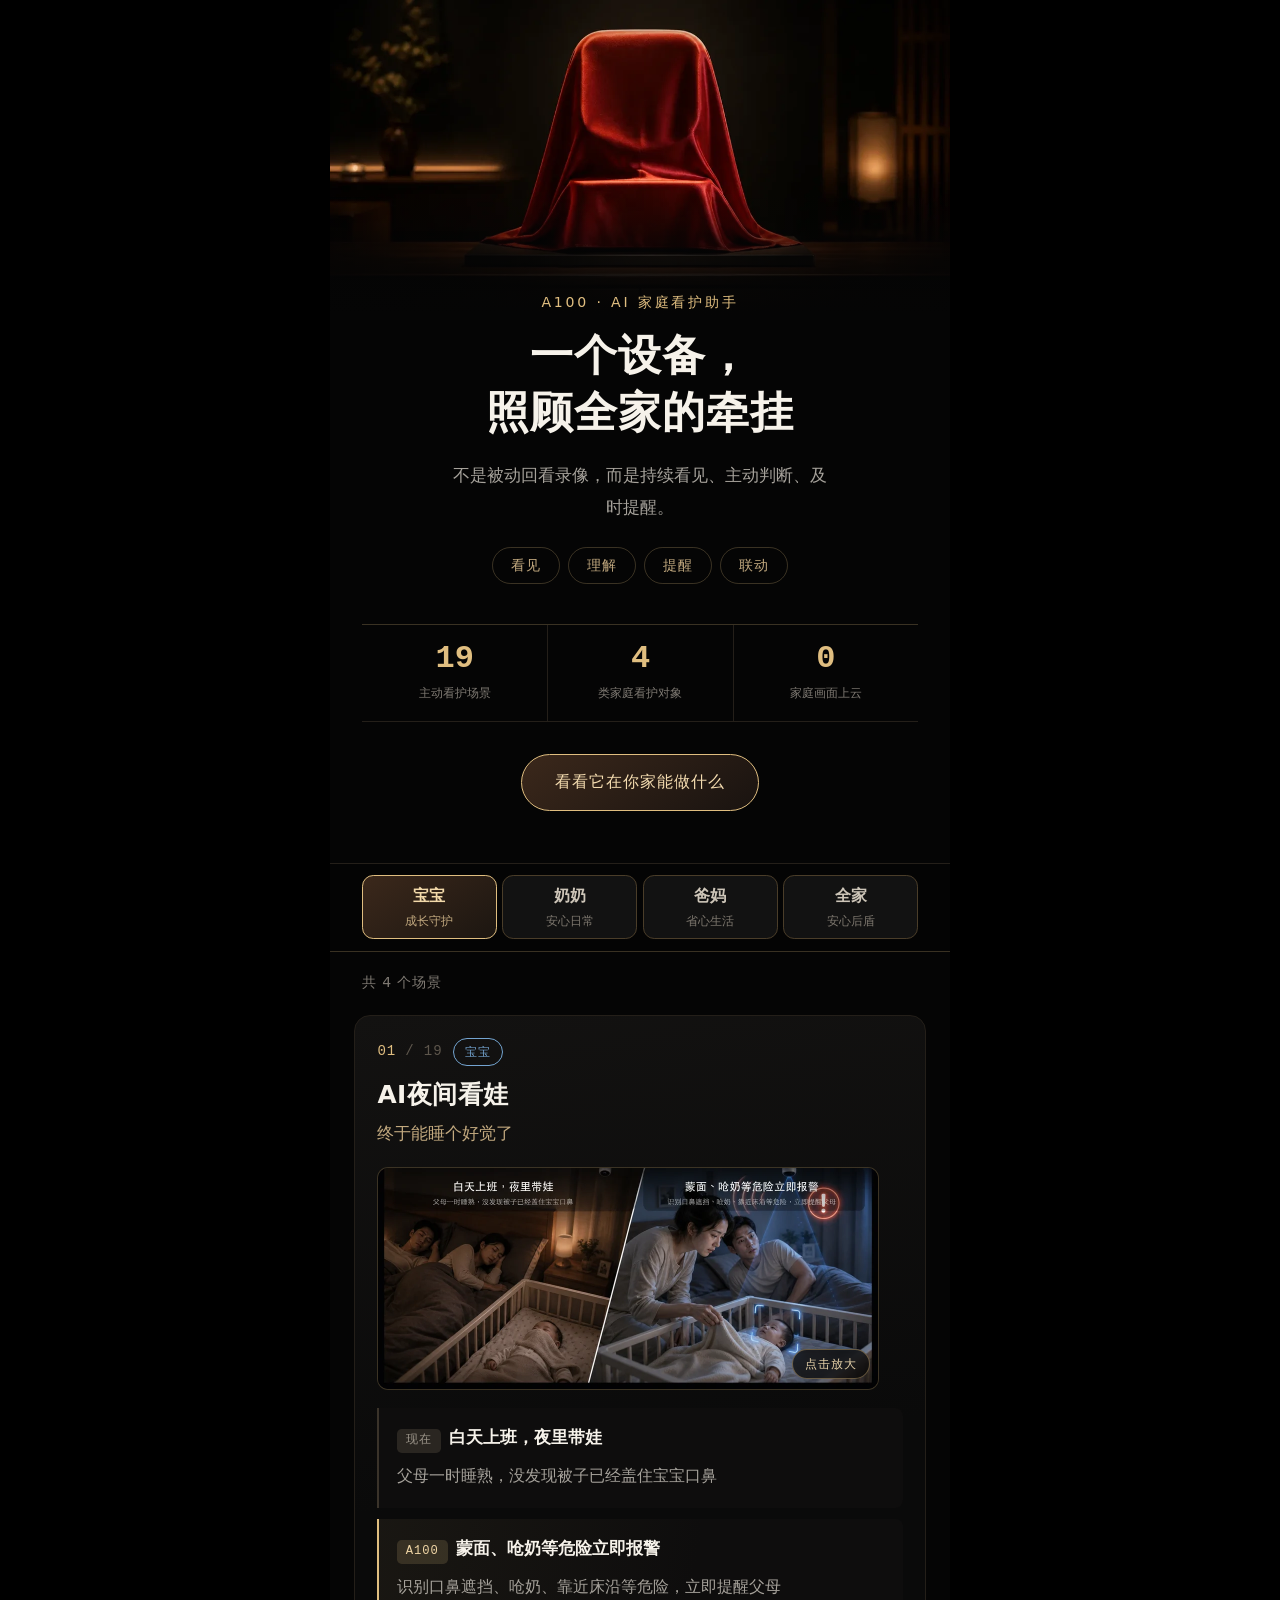
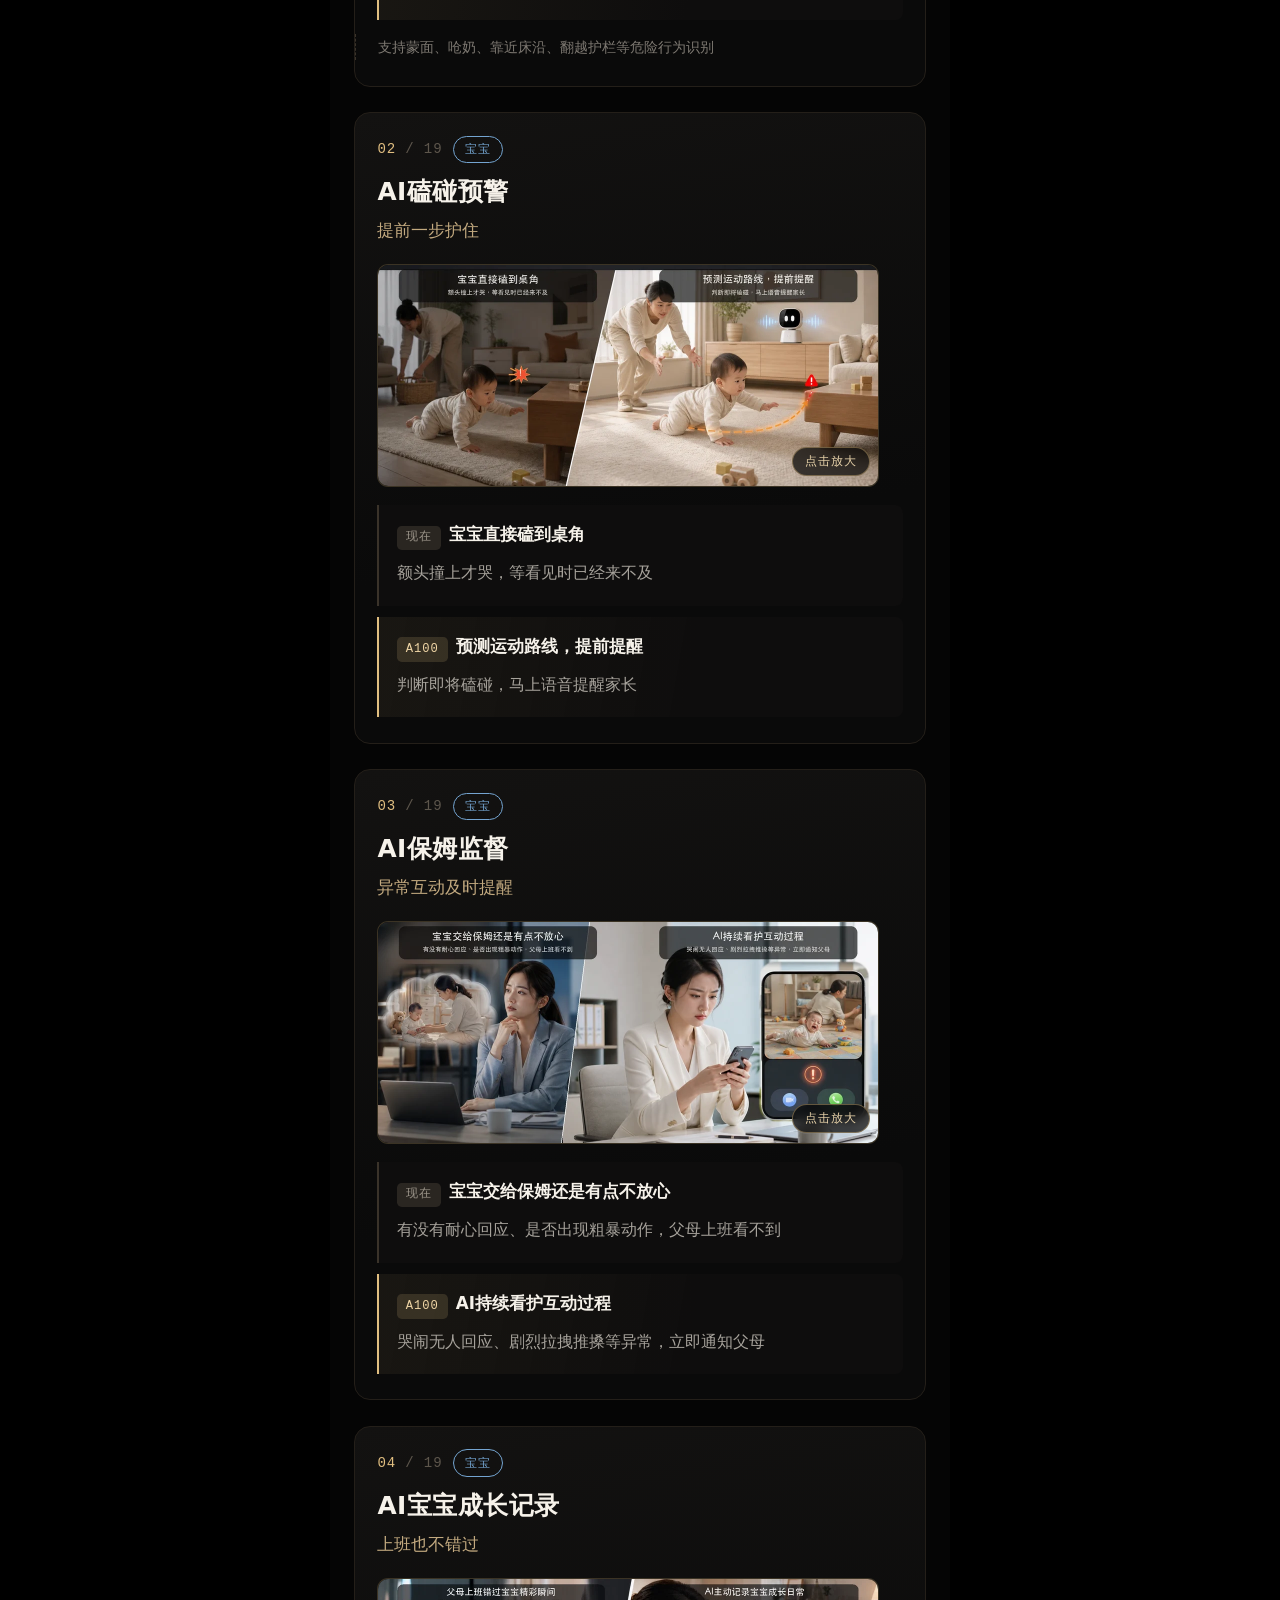
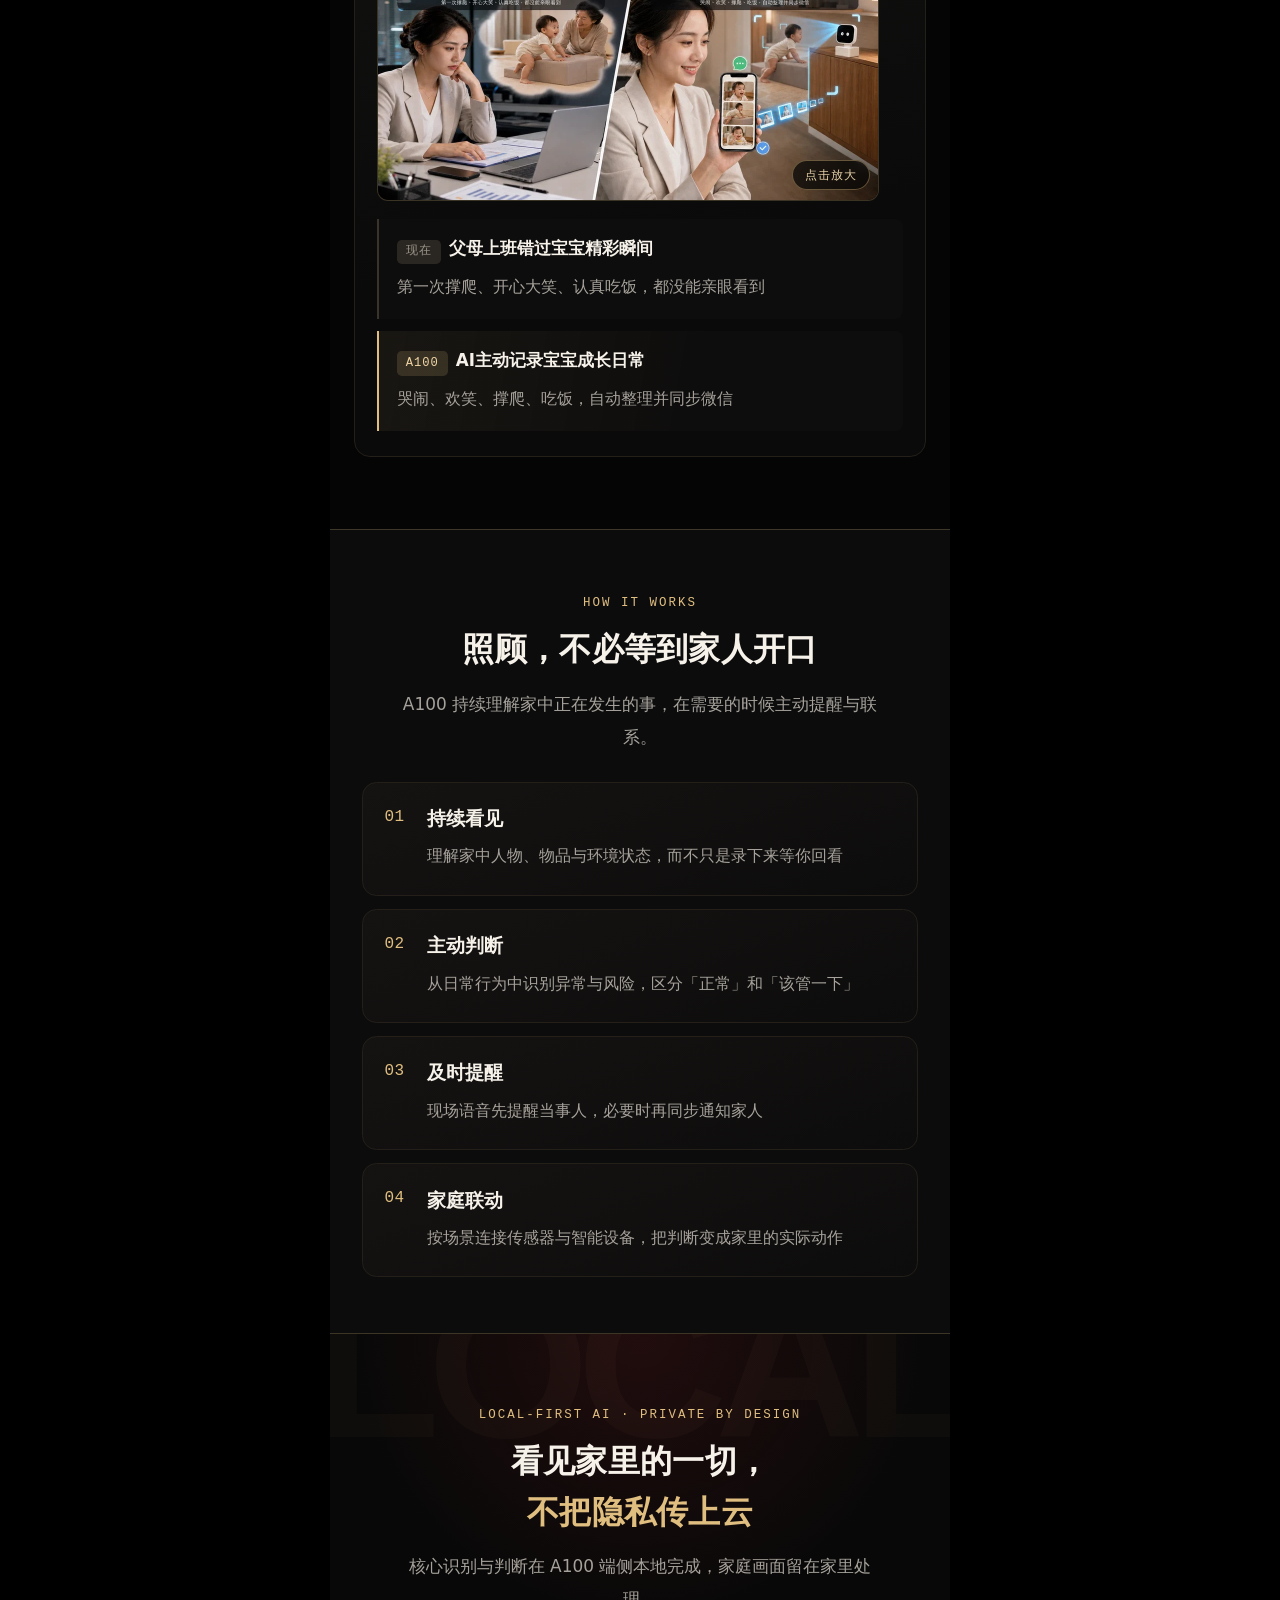
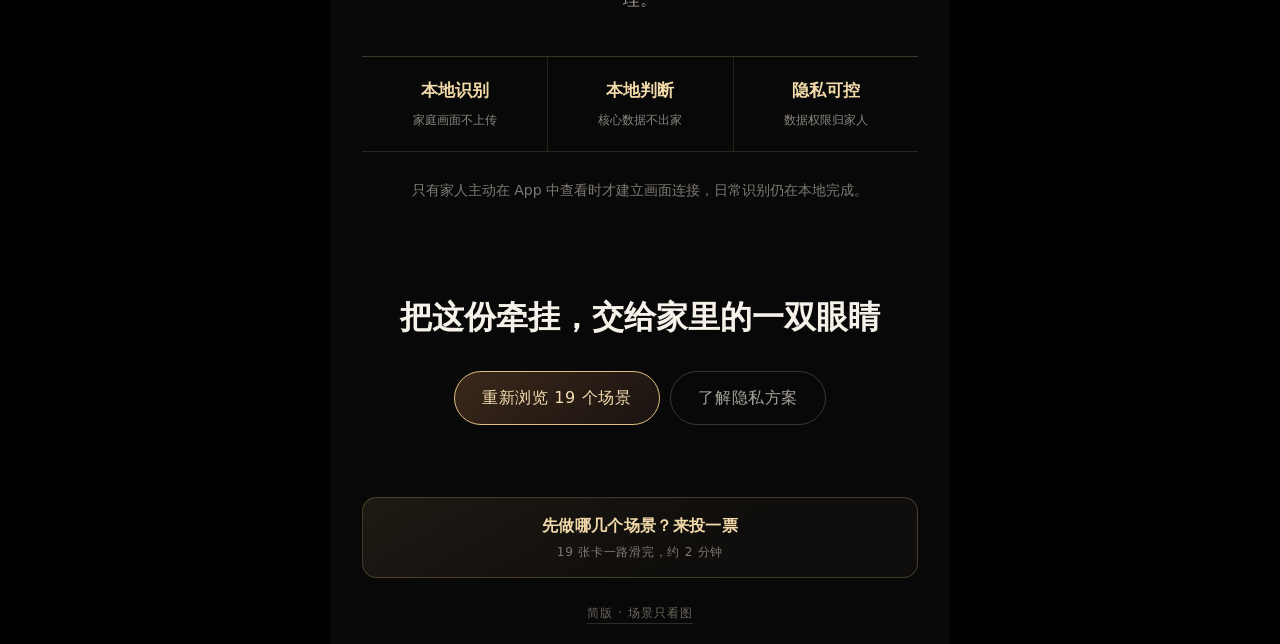
==== commit 3657c217: "Serve sharper poster text on large screens Add high-resolution card variants and accurate responsive" ====
--- a/index.html
+++ b/index.html
@@ -1,2 +1,2 @@
-<!DOCTYPE html><html lang="zh-CN"><head><meta charSet="utf-8"/><meta name="viewport" content="width=device-width, viewport-fit=cover, initial-scale=1, maximum-scale=5"/><link rel="stylesheet" href="/_next/static/css/index.Cy2L5LMm.css" data-rsc-css-href="/_next/static/css/index.Cy2L5LMm.css" data-precedence="vite-rsc/importer-resources"/><link rel="modulepreload" fetchPriority="low" href="/_next/static/chunks/index-B-nwvB6y.js"/><script src="/_next/static/chunks/rolldown-runtime-DFEGrk7x.js" type="module" async=""></script><script src="/_next/static/chunks/framework-CZh43tRa.js" type="module" async=""></script><script src="/_next/static/chunks/app-elements-DCrmpow8.js" type="module" async=""></script><script src="/_next/static/chunks/hash-CJPcn2mk.js" type="module" async=""></script><script src="/_next/static/chunks/app-rsc-render-mode-D2LKp-63.js" type="module" async=""></script><script src="/_next/static/chunks/headers-CHh0EJRL.js" type="module" async=""></script><script src="/_next/static/chunks/protocol-headers-BAi6vrDC.js" type="module" async=""></script><script src="/_next/static/chunks/navigation-errors-BLoiTHW_.js" type="module" async=""></script><link rel="modulepreload" href="/_next/static/chunks/layout-segment-context-q6M6rwSv.js" crossorigin=""/><link rel="modulepreload" href="/_next/static/chunks/version-switch-DpiIj9HX.js" crossorigin=""/><link rel="modulepreload" href="/_next/static/chunks/scenes-CvkSU-wx.js" crossorigin=""/><link rel="modulepreload" href="/_next/static/chunks/query-DSZzhTKP.js" crossorigin=""/><link rel="modulepreload" href="/_next/static/chunks/scene-explorer-G0NAwkzx.js" crossorigin=""/><title>A100 AI家庭看护助手｜19 个场景，不上云</title><meta name="description" content="宝宝、奶奶、爸妈、全家四类看护对象，19 项主动看护能力。识别与判断在设备本地完成，家庭画面不上传云端。"/><meta property="og:title" content="A100 AI家庭看护助手｜19 个场景，不上云"/><meta property="og:description" content="宝宝、奶奶、爸妈、全家四类看护对象，19 项主动看护能力。识别与判断在设备本地完成，家庭画面不上传云端。"/><meta property="og:url" content="https://itse003.github.io"/><meta property="og:site_name" content="A100 · AI 家庭看护助手"/><meta property="og:type" content="website"/><meta property="og:locale" content="zh_CN"/><meta property="og:image" content="https://itse003.github.io/og-card.jpg"/><meta property="og:image:width" content="800"/><meta property="og:image:height" content="800"/><meta property="og:image:alt" content="A100 AI家庭看护助手"/><meta name="twitter:card" content="summary"/><meta name="twitter:title" content="A100 AI家庭看护助手｜19 个场景，不上云"/><meta name="twitter:description" content="宝宝、奶奶、爸妈、全家四类看护对象，19 项主动看护能力。识别与判断在设备本地完成，家庭画面不上传云端。"/><meta name="twitter:image" content="https://itse003.github.io/og-card.jpg"/><link rel="shortcut icon" href="/apple-touch-icon.png"/><link rel="icon" href="/apple-touch-icon.png" sizes="180x180" type="image/png"/><link rel="icon" href="/favicon.svg" type="image/svg+xml"/><link rel="apple-touch-icon" href="/apple-touch-icon.png"/><link rel="canonical" href="https://itse003.github.io"/><meta name="theme-color" content="#050505"/><meta name="color-scheme" content="dark"/><script>Object.assign(((self[Symbol.for("vinext.navigationRuntime")]??={bootstrap:{routeManifest:null},functions:{}}).bootstrap.rsc??={rsc:[]}),{params:{},nav:{"pathname":"/","searchParams":[]}})</script><link rel="modulepreload" href="/_next/static/chunks/index-B-nwvB6y.js" />
-</head><body><img class="wechat-thumb" src="/og-card.jpg" alt="" aria-hidden="true" width="800" height="800" loading="eager" decoding="async" fetchPriority="low"/><main class="shell"><script type="application/ld+json">{"@context":"https://schema.org","@type":"Product","name":"A100 AI家庭看护助手","description":"端侧本地 AI 家庭看护设备，覆盖宝宝、老人、父母与全家 19 个主动看护场景，核心识别与判断在设备本地完成。","brand":{"@type":"Brand","name":"A100"},"category":"家庭智能看护设备","additionalProperty":[{"@type":"PropertyValue","name":"AI夜间看娃","value":"蒙面、呛奶等危险立即报警：识别口鼻遮挡、呛奶、靠近床沿等危险，立即提醒父母"},{"@type":"PropertyValue","name":"AI磕碰预警","value":"预测运动路线，提前提醒：判断即将磕碰，马上语音提醒家长"},{"@type":"PropertyValue","name":"AI保姆监督","value":"AI持续看护互动过程：哭闹无人回应、剧烈拉拽推搡等异常，立即通知父母"},{"@type":"PropertyValue","name":"AI宝宝成长记录","value":"AI主动记录宝宝成长日常：哭闹、欢笑、撑爬、吃饭，自动整理并同步微信"},{"@type":"PropertyValue","name":"AI吃药守护","value":"到点主动确认：先提醒老人，未确认再通知家人"},{"@type":"PropertyValue","name":"AI用药助手","value":"对着药盒问，马上说明白：「药盒标注：一次 1 片；请按医嘱服用」"},{"@type":"PropertyValue","name":"长辈兴趣陪练","value":"边唱边练，随时出声指导：「这一句尾音再收稳，兰花指再抬高一点」"},{"@type":"PropertyValue","name":"AI日常关照","value":"看懂日常规律，不对劲主动说：「奶奶今天到 10 点还没起身，比平时晚了 3 个多小时」"},{"@type":"PropertyValue","name":"AI老人守护","value":"发现倒地立即询问：持续无人回应，马上联系预设家人"},{"@type":"PropertyValue","name":"AI饮食照应","value":"手抬起来的时候就提一句：「爸的血压这周偏高，这盘先少放一勺盐」"},{"@type":"PropertyValue","name":"AI做菜辅助","value":"开口一问，直接告诉你：「这锅先放 1 茶匙糖，尝味后再调整」"},{"@type":"PropertyValue","name":"AI离家巡检","value":"全屋状态一次确认：门锁、门窗、家电，出门自动检查"},{"@type":"PropertyValue","name":"AI视觉找物","value":"问一句就能找到：「遥控器最后放在沙发右边了」"},{"@type":"PropertyValue","name":"AI出门提醒","value":"走到门口主动提醒：「你的工牌还放在茶几上」"},{"@type":"PropertyValue","name":"AI宠物看护","value":"拆家刚有苗头，马上叫停：AI 现场语音制止，同时通知主人"},{"@type":"PropertyValue","name":"AI宠物互动","value":"叫声 + 行为，越看越懂它：「在阳台门口短叫又扒门，是想出去晒太阳」"},{"@type":"PropertyValue","name":"AI晾晒提醒","value":"天气 + 阳台画面综合判断：确认将下雨且衣被未收，立即提醒家人"},{"@type":"PropertyValue","name":"AI异常巡查","value":"发现可疑行为，立即告警：识别徘徊、试探门锁等异常，马上通知家人并联动物业"},{"@type":"PropertyValue","name":"AI家庭巡防","value":"全屋风险持续看护：联动设备识别火苗、门窗及水电燃气异常，立即报警并通知家人"}]}</script><header class="hero"><div class="hero-media"><img src="/media/hero.webp" alt="红布覆盖的 A100 AI 家庭看护助手" width="1200" height="651" fetchPriority="high" decoding="async"/></div><div class="hero-copy"><p class="hero-brand">A100 · AI 家庭看护助手</p><h1>一个设备，<br/>照顾全家的牵挂</h1><p class="hero-sub">不是被动回看录像，而是持续看见、主动判断、及时提醒。</p><ul class="hero-pills"><li>看见</li><li>理解</li><li>提醒</li><li>联动</li></ul><dl class="hero-stats"><div><dt>19</dt><dd>主动看护场景</dd></div><div><dt>4</dt><dd>类家庭看护对象</dd></div><div><dt>0</dt><dd>家庭画面上云</dd></div></dl><a class="hero-cta" href="#explorer">看看它在你家能做什么</a></div></header><section class="explorer" id="explorer" aria-label="19 个家庭看护场景"><div class="filter-bar"><div class="chips" role="group" aria-label="按家人筛选场景"><button type="button" aria-pressed="true" class="chip is-active">宝宝<small>成长守护</small></button><button type="button" aria-pressed="false" class="chip">奶奶<small>安心日常</small></button><button type="button" aria-pressed="false" class="chip">爸妈<small>省心生活</small></button><button type="button" aria-pressed="false" class="chip">全家<small>安心后盾</small></button></div></div><p class="result-count" aria-live="polite">共 <!-- -->4<!-- --> 个场景</p><ol class="scene-list" style="--scene-total:&quot;19&quot;"><li class="scene-card" id="scene-1"><div class="scene-head"><span class="scene-no">01</span><span class="scene-tag tag-baby">宝宝</span></div><h3 class="scene-name">AI夜间看娃</h3><p class="scene-claim">终于能睡个好觉了</p><button type="button" class="poster" aria-label="放大查看AI夜间看娃对照海报"><img src="/media/scene-night-1000.webp" srcSet="/media/scene-night-1000.webp 1000w, /media/scene-night-1500.webp 1500w" sizes="(min-width: 620px) 500px, 100vw" alt="AI夜间看娃对照画面：左侧白天上班，夜里带娃，右侧蒙面、呛奶等危险立即报警" width="1000" height="442" loading="lazy" decoding="async"/><span class="poster-zoom" aria-hidden="true">点击放大</span></button><dl class="compare"><div class="compare-row is-problem"><dt><span class="compare-label">现在</span>白天上班，夜里带娃</dt><dd>父母一时睡熟，没发现被子已经盖住宝宝口鼻</dd></div><div class="compare-row is-answer"><dt><span class="compare-label">A100</span>蒙面、呛奶等危险立即报警</dt><dd>识别口鼻遮挡、呛奶、靠近床沿等危险，立即提醒父母</dd></div></dl><p class="scene-note">支持蒙面、呛奶、靠近床沿、翻越护栏等危险行为识别</p></li><li class="scene-card" id="scene-2"><div class="scene-head"><span class="scene-no">02</span><span class="scene-tag tag-baby">宝宝</span></div><h3 class="scene-name">AI磕碰预警</h3><p class="scene-claim">提前一步护住</p><button type="button" class="poster" aria-label="放大查看AI磕碰预警对照海报"><img src="/media/scene-climbguard-1000.webp" srcSet="/media/scene-climbguard-1000.webp 1000w, /media/scene-climbguard-1500.webp 1500w" sizes="(min-width: 620px) 500px, 100vw" alt="AI磕碰预警对照画面：左侧宝宝直接磕到桌角，右侧预测运动路线，提前提醒" width="1000" height="442" loading="lazy" decoding="async"/><span class="poster-zoom" aria-hidden="true">点击放大</span></button><dl class="compare"><div class="compare-row is-problem"><dt><span class="compare-label">现在</span>宝宝直接磕到桌角</dt><dd>额头撞上才哭，等看见时已经来不及</dd></div><div class="compare-row is-answer"><dt><span class="compare-label">A100</span>预测运动路线，提前提醒</dt><dd>判断即将磕碰，马上语音提醒家长</dd></div></dl></li><li class="scene-card" id="scene-3"><div class="scene-head"><span class="scene-no">03</span><span class="scene-tag tag-baby">宝宝</span></div><h3 class="scene-name">AI保姆监督</h3><p class="scene-claim">异常互动及时提醒</p><button type="button" class="poster" aria-label="放大查看AI保姆监督对照海报"><img src="/media/scene-nanny-1000.webp" srcSet="/media/scene-nanny-1000.webp 1000w, /media/scene-nanny-1500.webp 1500w" sizes="(min-width: 620px) 500px, 100vw" alt="AI保姆监督对照画面：左侧宝宝交给保姆还是有点不放心，右侧AI持续看护互动过程" width="1000" height="442" loading="lazy" decoding="async"/><span class="poster-zoom" aria-hidden="true">点击放大</span></button><dl class="compare"><div class="compare-row is-problem"><dt><span class="compare-label">现在</span>宝宝交给保姆还是有点不放心</dt><dd>有没有耐心回应、是否出现粗暴动作，父母上班看不到</dd></div><div class="compare-row is-answer"><dt><span class="compare-label">A100</span>AI持续看护互动过程</dt><dd>哭闹无人回应、剧烈拉拽推搡等异常，立即通知父母</dd></div></dl></li><li class="scene-card" id="scene-4"><div class="scene-head"><span class="scene-no">04</span><span class="scene-tag tag-baby">宝宝</span></div><h3 class="scene-name">AI宝宝成长记录</h3><p class="scene-claim">上班也不错过</p><button type="button" class="poster" aria-label="放大查看AI宝宝成长记录对照海报"><img src="/media/scene-growth-1000.webp" srcSet="/media/scene-growth-1000.webp 1000w, /media/scene-growth-1500.webp 1500w" sizes="(min-width: 620px) 500px, 100vw" alt="AI宝宝成长记录对照画面：左侧父母上班错过宝宝精彩瞬间，右侧AI主动记录宝宝成长日常" width="1000" height="442" loading="lazy" decoding="async"/><span class="poster-zoom" aria-hidden="true">点击放大</span></button><dl class="compare"><div class="compare-row is-problem"><dt><span class="compare-label">现在</span>父母上班错过宝宝精彩瞬间</dt><dd>第一次撑爬、开心大笑、认真吃饭，都没能亲眼看到</dd></div><div class="compare-row is-answer"><dt><span class="compare-label">A100</span>AI主动记录宝宝成长日常</dt><dd>哭闹、欢笑、撑爬、吃饭，自动整理并同步微信</dd></div></dl></li></ol></section><section class="capability" aria-labelledby="capability-title"><div class="section-head"><p class="eyebrow">HOW IT WORKS</p><h2 id="capability-title">照顾，不必等到家人开口</h2><p class="section-lead">A100 持续理解家中正在发生的事，在需要的时候主动提醒与联系。</p></div><ol class="capability-list"><li><span class="capability-step">01</span><h3>持续看见</h3><p>理解家中人物、物品与环境状态，而不只是录下来等你回看</p></li><li><span class="capability-step">02</span><h3>主动判断</h3><p>从日常行为中识别异常与风险，区分「正常」和「该管一下」</p></li><li><span class="capability-step">03</span><h3>及时提醒</h3><p>现场语音先提醒当事人，必要时再同步通知家人</p></li><li><span class="capability-step">04</span><h3>家庭联动</h3><p>按场景连接传感器与智能设备，把判断变成家里的实际动作</p></li></ol></section><section class="privacy" aria-labelledby="privacy-title"><p class="eyebrow">LOCAL-FIRST AI · PRIVATE BY DESIGN</p><h2 id="privacy-title">看见家里的一切，<em>不把隐私传上云</em></h2><p class="section-lead">核心识别与判断在 A100 端侧本地完成，家庭画面留在家里处理。</p><ul class="privacy-proof"><li><strong>本地识别</strong><span>家庭画面不上传</span></li><li><strong>本地判断</strong><span>核心数据不出家</span></li><li><strong>隐私可控</strong><span>数据权限归家人</span></li></ul><p class="privacy-foot">只有家人主动在 App 中查看时才建立画面连接，日常识别仍在本地完成。</p></section><footer class="closing"><h2>把这份牵挂，交给家里的一双眼睛</h2><div class="closing-actions"><a class="btn btn-primary" href="#explorer">重新浏览 <!-- -->19<!-- --> 个场景</a><a class="btn btn-ghost" href="#privacy-title">了解隐私方案</a></div></footer></main><div class="vote-entry"><a href="/vote" class="vote-entry-btn"><b>先做哪几个场景？来投一票</b><span>19<!-- --> 张卡一路滑完，约 2 分钟</span></a></div><div class="version-switch-foot"><a href="/gallery">简版 · 场景只看图</a></div><script type="module" src="/_next/static/chunks/index-B-nwvB6y.js" id="_R_" async=""></script><script>((self[Symbol.for("vinext.navigationRuntime")]??={bootstrap:{routeManifest:null},functions:{}}).bootstrap.rsc??={rsc:[]}).rsc.push("2:I[\"ac9c84b5d4c0\",[],\"Children\",1]\n")</script><script>((self[Symbol.for("vinext.navigationRuntime")]??={bootstrap:{routeManifest:null},functions:{}}).bootstrap.rsc??={rsc:[]}).rsc.push("3:I[\"ade5f4f2263b\",[],\"VersionSwitch\",1]\n")</script><script>((self[Symbol.for("vinext.navigationRuntime")]??={bootstrap:{routeManifest:null},functions:{}}).bootstrap.rsc??={rsc:[]}).rsc.push("4:I[\"3745b2474da2\",[],\"GlobalErrorBoundary\",1]\n")</script><script>((self[Symbol.for("vinext.navigationRuntime")]??={bootstrap:{routeManifest:null},functions:{}}).bootstrap.rsc??={rsc:[]}).rsc.push("5:I[\"9546015c04af\",[],\"default\",1]\n")</script><script>((self[Symbol.for("vinext.navigationRuntime")]??={bootstrap:{routeManifest:null},functions:{}}).bootstrap.rsc??={rsc:[]}).rsc.push("6:I[\"3745b2474da2\",[],\"ErrorBoundary\",1]\n")</script><script>((self[Symbol.for("vinext.navigationRuntime")]??={bootstrap:{routeManifest:null},functions:{}}).bootstrap.rsc??={rsc:[]}).rsc.push("7:I[\"bcf645347735\",[],\"LayoutSegmentProvider\",1]\n")</script><script>((self[Symbol.for("vinext.navigationRuntime")]??={bootstrap:{routeManifest:null},functions:{}}).bootstrap.rsc??={rsc:[]}).rsc.push("8:I[\"ac9c84b5d4c0\",[],\"Slot\",1]\n")</script><script>((self[Symbol.for("vinext.navigationRuntime")]??={bootstrap:{routeManifest:null},functions:{}}).bootstrap.rsc??={rsc:[]}).rsc.push("9:I[\"d79506f378e5\",[],\"AppRouterScrollTarget\",1]\n")</script><script>((self[Symbol.for("vinext.navigationRuntime")]??={bootstrap:{routeManifest:null},functions:{}}).bootstrap.rsc??={rsc:[]}).rsc.push("a:I[\"3745b2474da2\",[],\"RedirectBoundary\",1]\n")</script><script>((self[Symbol.for("vinext.navigationRuntime")]??={bootstrap:{routeManifest:null},functions:{}}).bootstrap.rsc??={rsc:[]}).rsc.push(":HL[\"/_next/static/css/index.Cy2L5LMm.css\",\"style\"     ]\n")</script><script>((self[Symbol.for("vinext.navigationRuntime")]??={bootstrap:{routeManifest:null},functions:{}}).bootstrap.rsc??={rsc:[]}).rsc.push("0:{\"__route\":\"route:/\",\"__interceptionContext\":null,\"__layoutIds\":[\"layout:/\"],\"__rootLayout\":\"/\",\"__sourcePage\":\"/page\",\"page:/\":\"$L1\",\"layout:/\":[[[[\"$\",\"link\",\"css:/_next/static/css/index.Cy2L5LMm.css\",{\"rel\":\"stylesheet\",\"precedence\":\"vite-rsc/importer-resources\",\"href\":\"/_next/static/css/index.Cy2L5LMm.css\",\"data-rsc-css-href\":\"/_next/static/css/index.Cy2L5LMm.css\"}],\"$undefined\"],[\"$\",\"html\",null,{\"lang\":\"zh-CN\",\"children\":[\"$\",\"body\",null,{\"children\":[[\"$\",\"img\",null,{\"className\":\"wechat-thumb\",\"src\":\"/og-card.jpg\",\"alt\":\"\",\"aria-hidden\":\"true\",\"width\":800,\"height\":800,\"loading\":\"eager\",\"decoding\":\"async\",\"fetchPriority\":\"low\"}],[\"$\",\"$L2\",null,{}],[\"$\",\"$L3\",null,{}]]}]}]],null],\"route:/\":[[[\"$\",\"meta\",null,{\"charSet\":\"utf-8\"}],[[\"$\",\"title\",\"0\",{\"children\":\"A100 AI家庭看护助手｜19 个场景，不上云\"}],[\"$\",\"meta\",\"1\",{\"name\":\"description\",\"content\":\"宝宝、奶奶、爸妈、全家四类看护对象，19 项主动看护能力。识别与判断在设备本地完成，家庭画面不上传云端。\"}],[\"$\",\"meta\",\"2\",{\"property\":\"og:title\",\"content\":\"A100 AI家庭看护助手｜19 个场景，不上云\"}],[\"$\",\"meta\",\"3\",{\"property\":\"og:description\",\"content\":\"宝宝、奶奶、爸妈、全家四类看护对象，19 项主动看护能力。识别与判断在设备本地完成，家庭画面不上传云端。\"}],[\"$\",\"meta\",\"4\",{\"property\":\"og:url\",\"content\":\"https://itse003.github.io\"}],[\"$\",\"meta\",\"5\",{\"property\":\"og:site_name\",\"content\":\"A100 · AI 家庭看护助手\"}],[\"$\",\"meta\",\"6\",{\"property\":\"og:type\",\"content\":\"website\"}],[\"$\",\"meta\",\"7\",{\"property\":\"og:locale\",\"content\":\"zh_CN\"}],[\"$\",\"meta\",\"8\",{\"property\":\"og:image\",\"content\":\"https://itse003.github.io/og-card.jpg\"}],[\"$\",\"meta\",\"9\",{\"property\":\"og:image:width\",\"content\":\"800\"}],[\"$\",\"meta\",\"10\",{\"property\":\"og:image:height\",\"content\":\"800\"}],[\"$\",\"meta\",\"11\",{\"property\":\"og:image:alt\",\"content\":\"A100 AI家庭看护助手\"}],[\"$\",\"meta\",\"12\",{\"name\":\"twitter:card\",\"content\":\"summary\"}],[\"$\",\"meta\",\"13\",{\"name\":\"twitter:title\",\"content\":\"A100 AI家庭看护助手｜19 个场景，不上云\"}],[\"$\",\"meta\",\"14\",{\"name\":\"twitter:description\",\"content\":\"宝宝、奶奶、爸妈、全家四类看护对象，19 项主动看护能力。识别与判断在设备本地完成，家庭画面不上传云端。\"}],[\"$\",\"meta\",\"15\",{\"name\":\"twitter:image\",\"content\":\"https://itse003.github.io/og-card.jpg\"}],[\"$\",\"link\",\"16\",{\"rel\":\"shortcut icon\",\"href\":\"/apple-touch-icon.png\"}],[\"$\",\"link\",\"17\",{\"rel\":\"icon\",\"href\":\"/apple-touch-icon.png\",\"sizes\":\"180x180\",\"type\":\"image/png\"}],[\"$\",\"link\",\"18\",{\"rel\":\"icon\",\"href\":\"/favicon.svg\",\"type\":\"image/svg+xml\"}],[\"$\",\"link\",\"19\",{\"rel\":\"apple-touch-icon\",\"href\":\"/apple-touch-icon.png\"}],[\"$\",\"link\",\"20\",{\"rel\":\"canonical\",\"href\":\"https://itse003.github.io\"}]],[[\"$\",\"meta\",\"0\",{\"name\":\"viewport\",\"content\":\"width=device-width, viewport-fit=cover, initial-scale=1, maximum-scale=5\"}],[\"$\",\"meta\",\"1\",{\"name\":\"theme-color\",\"content\":\"#050505\"}],[\"$\",\"meta\",\"2\",{\"name\":\"color-scheme\",\"content\":\"dark\"}]]],[\"$\",\"$L4\",null,{\"fallback\":\"$5\",\"children\":[\"$\",\"$L6\",null,{\"fallback\":\"$5\",\"children\":[\"$\",\"$L7\",null,{\"providerId\":\"layout:/\",\"segmentMap\":{\"children\":[]},\"children\":[\"$\",\"$L8\",null,{\"id\":\"layout:/\",\"parallelSlots\":\"$undefined\",\"children\":[\"$\",\"$L9\",null,{\"children\":[\"$\",\"$La\",null,{\"children\":[[\"$\",\"$L7\",null,{\"providerId\":\"page:/\",\"segmentMap\":{\"children\":[\"__PAGE__\"]},\"children\":[\"$\",\"$L8\",null,{\"id\":\"page:/\"}]}],null]}]}]}]}]}]}],null,null],\"__layoutFlags\":{\"layout:/\":\"s\"},\"__artifactCompatibility\":{\"schemaVersion\":1,\"graphVersion\":\"app-route-graph:1177fd80f83fa7b0\",\"deploymentVersion\":\"939d0b06-40c2-415e-bbcb-751c127f8d62\",\"appElementsSchemaVersion\":1,\"rscPayloadSchemaVersion\":1,\"rootBoundaryId\":\"/\",\"renderEpoch\":null},\"__renderObservation\":{\"schemaVersion\":1,\"output\":{\"kind\":\"app-rsc\",\"mountedSlotsFingerprint\":null,\"renderEpoch\":null,\"rootBoundaryId\":\"/\",\"routeId\":\"route:/\"},\"completeness\":\"partial\",\"boundaryOutcome\":{\"kind\":\"unknown\"},\"requestApis\":[{\"kind\":\"connection\",\"status\":\"unknown\"},{\"kind\":\"cookies\",\"status\":\"unknown\"},{\"kind\":\"draftMode\",\"status\":\"unknown\"},{\"kind\":\"headers\",\"status\":\"unknown\"},{\"kind\":\"params\",\"status\":\"unknown\"},{\"kind\":\"searchParams\",\"status\":\"unknown\"}],\"dynamicFetches\":[],\"cacheTags\":[\"/\",\"_N_T_/\",\"_N_T_/index\",\"_N_T_/layout\",\"_N_T_/page\"],\"pathTags\":[\"/\"],\"cacheability\":\"unknown\",\"downgrade\":{\"target\":\"freshRender\",\"reasons\":[{\"code\":\"CP_DOWNGRADE_CACHEABILITY_UNKNOWN\",\"target\":\"freshRender\"},{\"code\":\"CP_DOWNGRADE_INCOMPLETE_OBSERVATION\",\"completeness\":\"partial\",\"target\":\"freshRender\"},{\"code\":\"CP_DOWNGRADE_UNKNOWN_REQUEST_API\",\"requestApi\":\"connection\",\"target\":\"freshRender\"},{\"code\":\"CP_DOWNGRADE_UNKNOWN_REQUEST_API\",\"requestApi\":\"cookies\",\"target\":\"freshRender\"},{\"code\":\"CP_DOWNGRADE_UNKNOWN_REQUEST_API\",\"requestApi\":\"draftMode\",\"target\":\"freshRender\"},{\"code\":\"CP_DOWNGRADE_UNKNOWN_REQUEST_API\",\"requestApi\":\"headers\",\"target\":\"freshRender\"},{\"code\":\"CP_DOWNGRADE_UNKNOWN_REQUEST_API\",\"requestApi\":\"params\",\"target\":\"freshRender\"},{\"code\":\"CP_DOWNGRADE_UNKNOWN_REQUEST_API\",\"requestApi\":\"searchParams\",\"target\":\"freshRender\"}],\"fallback\":{\"kind\":\"breakerFallback\",\"code\":\"CP_PRIVATE_DYNAMIC_DOWNGRADE\",\"mode\":\"renderFresh\",\"scope\":\"affectedOutput\",\"fields\":{\"reasonCodes\":[\"CP_DOWNGRADE_CACHEABILITY_UNKNOWN\",\"CP_DOWNGRADE_INCOMPLETE_OBSERVATION\",\"CP_DOWNGRADE_UNKNOWN_REQUEST_API\",\"CP_DOWNGRADE_UNKNOWN_REQUEST_API\",\"CP_DOWNGRADE_UNKNOWN_REQUEST_API\",\"CP_DOWNGRADE_UNKNOWN_REQUEST_API\",\"CP_DOWNGRADE_UNKNOWN_REQUEST_API\",\"CP_DOWNGRADE_UNKNOWN_REQUEST_API\"],\"target\":\"freshRender\"}},\"isPublicCacheCandidate\":false}}}\n")</script><script>((self[Symbol.for("vinext.navigationRuntime")]??={bootstrap:{routeManifest:null},functions:{}}).bootstrap.rsc??={rsc:[]}).rsc.push("c:I[\"76e2d64a2bc2\",[],\"SceneExplorer\",1]\n")</script><script>((self[Symbol.for("vinext.navigationRuntime")]??={bootstrap:{routeManifest:null},functions:{}}).bootstrap.rsc??={rsc:[]}).rsc.push(":HL[\"/media/hero.webp\",\"image\",{\"fetchPriority\":\"high\"}]\n")</script><script>((self[Symbol.for("vinext.navigationRuntime")]??={bootstrap:{routeManifest:null},functions:{}}).bootstrap.rsc??={rsc:[]}).rsc.push("b:Tc81,")</script><script>((self[Symbol.for("vinext.navigationRuntime")]??={bootstrap:{routeManifest:null},functions:{}}).bootstrap.rsc??={rsc:[]}).rsc.push("{\"@context\":\"https://schema.org\",\"@type\":\"Product\",\"name\":\"A100 AI家庭看护助手\",\"description\":\"端侧本地 AI 家庭看护设备，覆盖宝宝、老人、父母与全家 19 个主动看护场景，核心识别与判断在设备本地完成。\",\"brand\":{\"@type\":\"Brand\",\"name\":\"A100\"},\"category\":\"家庭智能看护设备\",\"additionalProperty\":[{\"@type\":\"PropertyValue\",\"name\":\"AI夜间看娃\",\"value\":\"蒙面、呛奶等危险立即报警：识别口鼻遮挡、呛奶、靠近床沿等危险，立即提醒父母\"},{\"@type\":\"PropertyValue\",\"name\":\"AI磕碰预警\",\"value\":\"预测运动路线，提前提醒：判断即将磕碰，马上语音提醒家长\"},{\"@type\":\"PropertyValue\",\"name\":\"AI保姆监督\",\"value\":\"AI持续看护互动过程：哭闹无人回应、剧烈拉拽推搡等异常，立即通知父母\"},{\"@type\":\"PropertyValue\",\"name\":\"AI宝宝成长记录\",\"value\":\"AI主动记录宝宝成长日常：哭闹、欢笑、撑爬、吃饭，自动整理并同步微信\"},{\"@type\":\"PropertyValue\",\"name\":\"AI吃药守护\",\"value\":\"到点主动确认：先提醒老人，未确认再通知家人\"},{\"@type\":\"PropertyValue\",\"name\":\"AI用药助手\",\"value\":\"对着药盒问，马上说明白：「药盒标注：一次 1 片；请按医嘱服用」\"},{\"@type\":\"PropertyValue\",\"name\":\"长辈兴趣陪练\",\"value\":\"边唱边练，随时出声指导：「这一句尾音再收稳，兰花指再抬高一点」\"},{\"@type\":\"PropertyValue\",\"name\":\"AI日常关照\",\"value\":\"看懂日常规律，不对劲主动说：「奶奶今天到 10 点还没起身，比平时晚了 3 个多小时」\"},{\"@type\":\"PropertyValue\",\"name\":\"AI老人守护\",\"value\":\"发现倒地立即询问：持续无人回应，马上联系预设家人\"},{\"@type\":\"PropertyValue\",\"name\":\"AI饮食照应\",\"value\":\"手抬起来的时候就提一句：「爸的血压这周偏高，这盘先少放一勺盐」\"},{\"@type\":\"PropertyValue\",\"name\":\"AI做菜辅助\",\"value\":\"开口一问，直接告诉你：「这锅先放 1 茶匙糖，尝味后再调整」\"},{\"@type\":\"PropertyValue\",\"name\":\"AI离家巡检\",\"value\":\"全屋状态一次确认：门锁、门窗、家电，出门自动检查\"},{\"@type\":\"PropertyValue\",\"name\":\"AI视觉找物\",\"value\":\"问一句就能找到：「遥控器最后放在沙发右边了」\"},{\"@type\":\"PropertyValue\",\"name\":\"AI出门提醒\",\"value\":\"走到门口主动提醒：「你的工牌还放在茶几上」\"},{\"@type\":\"PropertyValue\",\"name\":\"AI宠物看护\",\"value\":\"拆家刚有苗头，马上叫停：AI 现场语音制止，同时通知主人\"},{\"@type\":\"PropertyValue\",\"name\":\"AI宠物互动\",\"value\":\"叫声 + 行为，越看越懂它：「在阳台门口短叫又扒门，是想出去晒太阳」\"},{\"@type\":\"PropertyValue\",\"name\":\"AI晾晒提醒\",\"value\":\"天气 + 阳台画面综合判断：确认将下雨且衣被未收，立即提醒家人\"},{\"@type\":\"PropertyValue\",\"name\":\"AI异常巡查\",\"value\":\"发现可疑行为，立即告警：识别徘徊、试探门锁等异常，马上通知家人并联动物业\"},{\"@type\":\"PropertyValue\",\"name\":\"AI家庭巡防\",\"value\":\"全屋风险持续看护：联动设备识别火苗、门窗及水电燃气异常，立即报警并通知家人\"}]}")</script><script>((self[Symbol.for("vinext.navigationRuntime")]??={bootstrap:{routeManifest:null},functions:{}}).bootstrap.rsc??={rsc:[]}).rsc.push("1:[\"$\",\"main\",null,{\"className\":\"shell\",\"children\":[[\"$\",\"script\",null,{\"type\":\"application/ld+json\",\"dangerouslySetInnerHTML\":{\"__html\":\"$b\"}}],[\"$\",\"header\",null,{\"className\":\"hero\",\"children\":[[\"$\",\"div\",null,{\"className\":\"hero-media\",\"children\":[\"$\",\"img\",null,{\"src\":\"/media/hero.webp\",\"alt\":\"红布覆盖的 A100 AI 家庭看护助手\",\"width\":1200,\"height\":651,\"fetchPriority\":\"high\",\"decoding\":\"async\"}]}],[\"$\",\"div\",null,{\"className\":\"hero-copy\",\"children\":[[\"$\",\"p\",null,{\"className\":\"hero-brand\",\"children\":\"A100 · AI 家庭看护助手\"}],[\"$\",\"h1\",null,{\"children\":[\"一个设备，\",[\"$\",\"br\",null,{}],\"照顾全家的牵挂\"]}],[\"$\",\"p\",null,{\"className\":\"hero-sub\",\"children\":\"不是被动回看录像，而是持续看见、主动判断、及时提醒。\"}],[\"$\",\"ul\",null,{\"className\":\"hero-pills\",\"children\":[[\"$\",\"li\",null,{\"children\":\"看见\"}],[\"$\",\"li\",null,{\"children\":\"理解\"}],[\"$\",\"li\",null,{\"children\":\"提醒\"}],[\"$\",\"li\",null,{\"children\":\"联动\"}]]}],[\"$\",\"dl\",null,{\"className\":\"hero-stats\",\"children\":[[\"$\",\"div\",null,{\"children\":[[\"$\",\"dt\",null,{\"children\":19}],[\"$\",\"dd\",null,{\"children\":\"主动看护场景\"}]]}],[\"$\",\"div\",null,{\"children\":[[\"$\",\"dt\",null,{\"children\":\"4\"}],[\"$\",\"dd\",null,{\"children\":\"类家庭看护对象\"}]]}],[\"$\",\"div\",null,{\"children\":[[\"$\",\"dt\",null,{\"children\":\"0\"}],[\"$\",\"dd\",null,{\"children\":\"家庭画面上云\"}]]}]]}],[\"$\",\"a\",null,{\"className\":\"hero-cta\",\"href\":\"#explorer\",\"children\":\"看看它在你家能做什么\"}]]}]]}],[\"$\",\"$Lc\",null,{}],[\"$\",\"section\",null,{\"className\":\"capability\",\"aria-labelledby\":\"capability-title\",\"children\":[[\"$\",\"div\",null,{\"className\":\"section-head\",\"children\":[[\"$\",\"p\",null,{\"className\":\"eyebrow\",\"children\":\"HOW IT WORKS\"}],[\"$\",\"h2\",null,{\"id\":\"capability-title\",\"children\":\"照顾，不必等到家人开口\"}],[\"$\",\"p\",null,{\"className\":\"section-lead\",\"children\":\"A100 持续理解家中正在发生的事，在需要的时候主动提醒与联系。\"}]]}],[\"$\",\"ol\",null,{\"className\":\"capability-list\",\"children\":[[\"$\",\"li\",\"01\",{\"children\":[[\"$\",\"span\",null,{\"className\":\"capability-step\",\"children\":\"01\"}],[\"$\",\"h3\",null,{\"children\":\"持续看见\"}],[\"$\",\"p\",null,{\"children\":\"理解家中人物、物品与环境状态，而不只是录下来等你回看\"}]]}],[\"$\",\"li\",\"02\",{\"children\":[[\"$\",\"span\",null,{\"className\":\"capability-step\",\"children\":\"02\"}],[\"$\",\"h3\",null,{\"children\":\"主动判断\"}],[\"$\",\"p\",null,{\"children\":\"从日常行为中识别异常与风险，区分「正常」和「该管一下」\"}]]}],[\"$\",\"li\",\"03\",{\"children\":[[\"$\",\"span\",null,{\"className\":\"capability-step\",\"children\":\"03\"}],[\"$\",\"h3\",null,{\"children\":\"及时提醒\"}],\"$Ld\"]}],\"$Le\"]}]]}],\"$Lf\",\"$L10\"]}]\n")</script><script>((self[Symbol.for("vinext.navigationRuntime")]??={bootstrap:{routeManifest:null},functions:{}}).bootstrap.rsc??={rsc:[]}).rsc.push("d:[\"$\",\"p\",null,{\"children\":\"现场语音先提醒当事人，必要时再同步通知家人\"}]\n")</script><script>((self[Symbol.for("vinext.navigationRuntime")]??={bootstrap:{routeManifest:null},functions:{}}).bootstrap.rsc??={rsc:[]}).rsc.push("e:[\"$\",\"li\",\"04\",{\"children\":[[\"$\",\"span\",null,{\"className\":\"capability-step\",\"children\":\"04\"}],[\"$\",\"h3\",null,{\"children\":\"家庭联动\"}],[\"$\",\"p\",null,{\"children\":\"按场景连接传感器与智能设备，把判断变成家里的实际动作\"}]]}]\n")</script><script>((self[Symbol.for("vinext.navigationRuntime")]??={bootstrap:{routeManifest:null},functions:{}}).bootstrap.rsc??={rsc:[]}).rsc.push("f:[\"$\",\"section\",null,{\"className\":\"privacy\",\"aria-labelledby\":\"privacy-title\",\"children\":[[\"$\",\"p\",null,{\"className\":\"eyebrow\",\"children\":\"LOCAL-FIRST AI · PRIVATE BY DESIGN\"}],[\"$\",\"h2\",null,{\"id\":\"privacy-title\",\"children\":[\"看见家里的一切，\",[\"$\",\"em\",null,{\"children\":\"不把隐私传上云\"}]]}],[\"$\",\"p\",null,{\"className\":\"section-lead\",\"children\":\"核心识别与判断在 A100 端侧本地完成，家庭画面留在家里处理。\"}],[\"$\",\"ul\",null,{\"className\":\"privacy-proof\",\"children\":[[\"$\",\"li\",null,{\"children\":[[\"$\",\"strong\",null,{\"children\":\"本地识别\"}],[\"$\",\"span\",null,{\"children\":\"家庭画面不上传\"}]]}],[\"$\",\"li\",null,{\"children\":[[\"$\",\"strong\",null,{\"children\":\"本地判断\"}],[\"$\",\"span\",null,{\"children\":\"核心数据不出家\"}]]}],[\"$\",\"li\",null,{\"children\":[[\"$\",\"strong\",null,{\"children\":\"隐私可控\"}],[\"$\",\"span\",null,{\"children\":\"数据权限归家人\"}]]}]]}],[\"$\",\"p\",null,{\"className\":\"privacy-foot\",\"children\":\"只有家人主动在 App 中查看时才建立画面连接，日常识别仍在本地完成。\"}]]}]\n")</script><script>((self[Symbol.for("vinext.navigationRuntime")]??={bootstrap:{routeManifest:null},functions:{}}).bootstrap.rsc??={rsc:[]}).rsc.push("10:[\"$\",\"footer\",null,{\"className\":\"closing\",\"children\":[[\"$\",\"h2\",null,{\"children\":\"把这份牵挂，交给家里的一双眼睛\"}],[\"$\",\"div\",null,{\"className\":\"closing-actions\",\"children\":[[\"$\",\"a\",null,{\"className\":\"btn btn-primary\",\"href\":\"#explorer\",\"children\":[\"重新浏览 \",19,\" 个场景\"]}],[\"$\",\"a\",null,{\"className\":\"btn btn-ghost\",\"href\":\"#privacy-title\",\"children\":\"了解隐私方案\"}]]}]]}]\n")</script><script>Object.assign(((self[Symbol.for("vinext.navigationRuntime")]??={bootstrap:{routeManifest:null},functions:{}}).bootstrap.rsc??={rsc:[]}),{"initialCacheKind":"static"});((self[Symbol.for("vinext.navigationRuntime")]??={bootstrap:{routeManifest:null},functions:{}}).bootstrap.rsc??={rsc:[]}).done=true</script></body></html>+<!DOCTYPE html><html lang="zh-CN"><head><meta charSet="utf-8"/><meta name="viewport" content="width=device-width, viewport-fit=cover, initial-scale=1, maximum-scale=5"/><link rel="stylesheet" href="/_next/static/css/index.wGW7GcZM.css" data-rsc-css-href="/_next/static/css/index.wGW7GcZM.css" data-precedence="vite-rsc/importer-resources"/><link rel="modulepreload" fetchPriority="low" href="/_next/static/chunks/index-B_043At-.js"/><script src="/_next/static/chunks/rolldown-runtime-DFEGrk7x.js" type="module" async=""></script><script src="/_next/static/chunks/framework-CZh43tRa.js" type="module" async=""></script><script src="/_next/static/chunks/app-elements-DCrmpow8.js" type="module" async=""></script><script src="/_next/static/chunks/hash-CJPcn2mk.js" type="module" async=""></script><script src="/_next/static/chunks/app-rsc-render-mode-D2LKp-63.js" type="module" async=""></script><script src="/_next/static/chunks/headers-CHh0EJRL.js" type="module" async=""></script><script src="/_next/static/chunks/protocol-headers-BAi6vrDC.js" type="module" async=""></script><script src="/_next/static/chunks/navigation-errors-BLoiTHW_.js" type="module" async=""></script><link rel="modulepreload" href="/_next/static/chunks/layout-segment-context-t4rDFBtD.js" crossorigin=""/><link rel="modulepreload" href="/_next/static/chunks/version-switch-CB4pHH-7.js" crossorigin=""/><link rel="modulepreload" href="/_next/static/chunks/scenes-CvkSU-wx.js" crossorigin=""/><link rel="modulepreload" href="/_next/static/chunks/query-DSZzhTKP.js" crossorigin=""/><link rel="modulepreload" href="/_next/static/chunks/scene-explorer-G0NAwkzx.js" crossorigin=""/><title>A100 AI家庭看护助手｜19 个场景，不上云</title><meta name="description" content="宝宝、奶奶、爸妈、全家四类看护对象，19 项主动看护能力。识别与判断在设备本地完成，家庭画面不上传云端。"/><meta property="og:title" content="A100 AI家庭看护助手｜19 个场景，不上云"/><meta property="og:description" content="宝宝、奶奶、爸妈、全家四类看护对象，19 项主动看护能力。识别与判断在设备本地完成，家庭画面不上传云端。"/><meta property="og:url" content="https://itse003.github.io"/><meta property="og:site_name" content="A100 · AI 家庭看护助手"/><meta property="og:type" content="website"/><meta property="og:locale" content="zh_CN"/><meta property="og:image" content="https://itse003.github.io/og-card.jpg"/><meta property="og:image:width" content="800"/><meta property="og:image:height" content="800"/><meta property="og:image:alt" content="A100 AI家庭看护助手"/><meta name="twitter:card" content="summary"/><meta name="twitter:title" content="A100 AI家庭看护助手｜19 个场景，不上云"/><meta name="twitter:description" content="宝宝、奶奶、爸妈、全家四类看护对象，19 项主动看护能力。识别与判断在设备本地完成，家庭画面不上传云端。"/><meta name="twitter:image" content="https://itse003.github.io/og-card.jpg"/><link rel="shortcut icon" href="/apple-touch-icon.png"/><link rel="icon" href="/apple-touch-icon.png" sizes="180x180" type="image/png"/><link rel="icon" href="/favicon.svg" type="image/svg+xml"/><link rel="apple-touch-icon" href="/apple-touch-icon.png"/><link rel="canonical" href="https://itse003.github.io"/><meta name="theme-color" content="#050505"/><meta name="color-scheme" content="dark"/><script>Object.assign(((self[Symbol.for("vinext.navigationRuntime")]??={bootstrap:{routeManifest:null},functions:{}}).bootstrap.rsc??={rsc:[]}),{params:{},nav:{"pathname":"/","searchParams":[]}})</script><link rel="modulepreload" href="/_next/static/chunks/index-B_043At-.js" />
+</head><body><img class="wechat-thumb" src="/og-card.jpg" alt="" aria-hidden="true" width="800" height="800" loading="eager" decoding="async" fetchPriority="low"/><main class="shell"><script type="application/ld+json">{"@context":"https://schema.org","@type":"Product","name":"A100 AI家庭看护助手","description":"端侧本地 AI 家庭看护设备，覆盖宝宝、老人、父母与全家 19 个主动看护场景，核心识别与判断在设备本地完成。","brand":{"@type":"Brand","name":"A100"},"category":"家庭智能看护设备","additionalProperty":[{"@type":"PropertyValue","name":"AI夜间看娃","value":"蒙面、呛奶等危险立即报警：识别口鼻遮挡、呛奶、靠近床沿等危险，立即提醒父母"},{"@type":"PropertyValue","name":"AI磕碰预警","value":"预测运动路线，提前提醒：判断即将磕碰，马上语音提醒家长"},{"@type":"PropertyValue","name":"AI保姆监督","value":"AI持续看护互动过程：哭闹无人回应、剧烈拉拽推搡等异常，立即通知父母"},{"@type":"PropertyValue","name":"AI宝宝成长记录","value":"AI主动记录宝宝成长日常：哭闹、欢笑、撑爬、吃饭，自动整理并同步微信"},{"@type":"PropertyValue","name":"AI吃药守护","value":"到点主动确认：先提醒老人，未确认再通知家人"},{"@type":"PropertyValue","name":"AI用药助手","value":"对着药盒问，马上说明白：「药盒标注：一次 1 片；请按医嘱服用」"},{"@type":"PropertyValue","name":"长辈兴趣陪练","value":"边唱边练，随时出声指导：「这一句尾音再收稳，兰花指再抬高一点」"},{"@type":"PropertyValue","name":"AI日常关照","value":"看懂日常规律，不对劲主动说：「奶奶今天到 10 点还没起身，比平时晚了 3 个多小时」"},{"@type":"PropertyValue","name":"AI老人守护","value":"发现倒地立即询问：持续无人回应，马上联系预设家人"},{"@type":"PropertyValue","name":"AI饮食照应","value":"手抬起来的时候就提一句：「爸的血压这周偏高，这盘先少放一勺盐」"},{"@type":"PropertyValue","name":"AI做菜辅助","value":"开口一问，直接告诉你：「这锅先放 1 茶匙糖，尝味后再调整」"},{"@type":"PropertyValue","name":"AI离家巡检","value":"全屋状态一次确认：门锁、门窗、家电，出门自动检查"},{"@type":"PropertyValue","name":"AI视觉找物","value":"问一句就能找到：「遥控器最后放在沙发右边了」"},{"@type":"PropertyValue","name":"AI出门提醒","value":"走到门口主动提醒：「你的工牌还放在茶几上」"},{"@type":"PropertyValue","name":"AI宠物看护","value":"拆家刚有苗头，马上叫停：AI 现场语音制止，同时通知主人"},{"@type":"PropertyValue","name":"AI宠物互动","value":"叫声 + 行为，越看越懂它：「在阳台门口短叫又扒门，是想出去晒太阳」"},{"@type":"PropertyValue","name":"AI晾晒提醒","value":"天气 + 阳台画面综合判断：确认将下雨且衣被未收，立即提醒家人"},{"@type":"PropertyValue","name":"AI异常巡查","value":"发现可疑行为，立即告警：识别徘徊、试探门锁等异常，马上通知家人并联动物业"},{"@type":"PropertyValue","name":"AI家庭巡防","value":"全屋风险持续看护：联动设备识别火苗、门窗及水电燃气异常，立即报警并通知家人"}]}</script><header class="hero"><div class="hero-media"><img src="/media/hero.webp" alt="红布覆盖的 A100 AI 家庭看护助手" width="1200" height="651" fetchPriority="high" decoding="async"/></div><div class="hero-copy"><p class="hero-brand">A100 · AI 家庭看护助手</p><h1>一个设备，<br/>照顾全家的牵挂</h1><p class="hero-sub">不是被动回看录像，而是持续看见、主动判断、及时提醒。</p><ul class="hero-pills"><li>看见</li><li>理解</li><li>提醒</li><li>联动</li></ul><dl class="hero-stats"><div><dt>19</dt><dd>主动看护场景</dd></div><div><dt>4</dt><dd>类家庭看护对象</dd></div><div><dt>0</dt><dd>家庭画面上云</dd></div></dl><a class="hero-cta" href="#explorer">看看它在你家能做什么</a></div></header><section class="explorer" id="explorer" aria-label="19 个家庭看护场景"><div class="filter-bar"><div class="chips" role="group" aria-label="按家人筛选场景"><button type="button" aria-pressed="true" class="chip is-active">宝宝<small>成长守护</small></button><button type="button" aria-pressed="false" class="chip">奶奶<small>安心日常</small></button><button type="button" aria-pressed="false" class="chip">爸妈<small>省心生活</small></button><button type="button" aria-pressed="false" class="chip">全家<small>安心后盾</small></button></div></div><p class="result-count" aria-live="polite">共 <!-- -->4<!-- --> 个场景</p><ol class="scene-list" style="--scene-total:&quot;19&quot;"><li class="scene-card" id="scene-1"><div class="scene-head"><span class="scene-no">01</span><span class="scene-tag tag-baby">宝宝</span></div><h3 class="scene-name">AI夜间看娃</h3><p class="scene-claim">终于能睡个好觉了</p><button type="button" class="poster" aria-label="放大查看AI夜间看娃对照海报"><img src="/media/scene-night-1000.webp" srcSet="/media/scene-night-1000.webp 1000w, /media/scene-night-1500.webp 1500w" sizes="(min-width: 620px) 500px, 100vw" alt="AI夜间看娃对照画面：左侧白天上班，夜里带娃，右侧蒙面、呛奶等危险立即报警" width="1000" height="442" loading="lazy" decoding="async"/><span class="poster-zoom" aria-hidden="true">点击放大</span></button><dl class="compare"><div class="compare-row is-problem"><dt><span class="compare-label">现在</span>白天上班，夜里带娃</dt><dd>父母一时睡熟，没发现被子已经盖住宝宝口鼻</dd></div><div class="compare-row is-answer"><dt><span class="compare-label">A100</span>蒙面、呛奶等危险立即报警</dt><dd>识别口鼻遮挡、呛奶、靠近床沿等危险，立即提醒父母</dd></div></dl><p class="scene-note">支持蒙面、呛奶、靠近床沿、翻越护栏等危险行为识别</p></li><li class="scene-card" id="scene-2"><div class="scene-head"><span class="scene-no">02</span><span class="scene-tag tag-baby">宝宝</span></div><h3 class="scene-name">AI磕碰预警</h3><p class="scene-claim">提前一步护住</p><button type="button" class="poster" aria-label="放大查看AI磕碰预警对照海报"><img src="/media/scene-climbguard-1000.webp" srcSet="/media/scene-climbguard-1000.webp 1000w, /media/scene-climbguard-1500.webp 1500w" sizes="(min-width: 620px) 500px, 100vw" alt="AI磕碰预警对照画面：左侧宝宝直接磕到桌角，右侧预测运动路线，提前提醒" width="1000" height="442" loading="lazy" decoding="async"/><span class="poster-zoom" aria-hidden="true">点击放大</span></button><dl class="compare"><div class="compare-row is-problem"><dt><span class="compare-label">现在</span>宝宝直接磕到桌角</dt><dd>额头撞上才哭，等看见时已经来不及</dd></div><div class="compare-row is-answer"><dt><span class="compare-label">A100</span>预测运动路线，提前提醒</dt><dd>判断即将磕碰，马上语音提醒家长</dd></div></dl></li><li class="scene-card" id="scene-3"><div class="scene-head"><span class="scene-no">03</span><span class="scene-tag tag-baby">宝宝</span></div><h3 class="scene-name">AI保姆监督</h3><p class="scene-claim">异常互动及时提醒</p><button type="button" class="poster" aria-label="放大查看AI保姆监督对照海报"><img src="/media/scene-nanny-1000.webp" srcSet="/media/scene-nanny-1000.webp 1000w, /media/scene-nanny-1500.webp 1500w" sizes="(min-width: 620px) 500px, 100vw" alt="AI保姆监督对照画面：左侧宝宝交给保姆还是有点不放心，右侧AI持续看护互动过程" width="1000" height="442" loading="lazy" decoding="async"/><span class="poster-zoom" aria-hidden="true">点击放大</span></button><dl class="compare"><div class="compare-row is-problem"><dt><span class="compare-label">现在</span>宝宝交给保姆还是有点不放心</dt><dd>有没有耐心回应、是否出现粗暴动作，父母上班看不到</dd></div><div class="compare-row is-answer"><dt><span class="compare-label">A100</span>AI持续看护互动过程</dt><dd>哭闹无人回应、剧烈拉拽推搡等异常，立即通知父母</dd></div></dl></li><li class="scene-card" id="scene-4"><div class="scene-head"><span class="scene-no">04</span><span class="scene-tag tag-baby">宝宝</span></div><h3 class="scene-name">AI宝宝成长记录</h3><p class="scene-claim">上班也不错过</p><button type="button" class="poster" aria-label="放大查看AI宝宝成长记录对照海报"><img src="/media/scene-growth-1000.webp" srcSet="/media/scene-growth-1000.webp 1000w, /media/scene-growth-1500.webp 1500w" sizes="(min-width: 620px) 500px, 100vw" alt="AI宝宝成长记录对照画面：左侧父母上班错过宝宝精彩瞬间，右侧AI主动记录宝宝成长日常" width="1000" height="442" loading="lazy" decoding="async"/><span class="poster-zoom" aria-hidden="true">点击放大</span></button><dl class="compare"><div class="compare-row is-problem"><dt><span class="compare-label">现在</span>父母上班错过宝宝精彩瞬间</dt><dd>第一次撑爬、开心大笑、认真吃饭，都没能亲眼看到</dd></div><div class="compare-row is-answer"><dt><span class="compare-label">A100</span>AI主动记录宝宝成长日常</dt><dd>哭闹、欢笑、撑爬、吃饭，自动整理并同步微信</dd></div></dl></li></ol></section><section class="capability" aria-labelledby="capability-title"><div class="section-head"><p class="eyebrow">HOW IT WORKS</p><h2 id="capability-title">照顾，不必等到家人开口</h2><p class="section-lead">A100 持续理解家中正在发生的事，在需要的时候主动提醒与联系。</p></div><ol class="capability-list"><li><span class="capability-step">01</span><h3>持续看见</h3><p>理解家中人物、物品与环境状态，而不只是录下来等你回看</p></li><li><span class="capability-step">02</span><h3>主动判断</h3><p>从日常行为中识别异常与风险，区分「正常」和「该管一下」</p></li><li><span class="capability-step">03</span><h3>及时提醒</h3><p>现场语音先提醒当事人，必要时再同步通知家人</p></li><li><span class="capability-step">04</span><h3>家庭联动</h3><p>按场景连接传感器与智能设备，把判断变成家里的实际动作</p></li></ol></section><section class="privacy" aria-labelledby="privacy-title"><p class="eyebrow">LOCAL-FIRST AI · PRIVATE BY DESIGN</p><h2 id="privacy-title">看见家里的一切，<em>不把隐私传上云</em></h2><p class="section-lead">核心识别与判断在 A100 端侧本地完成，家庭画面留在家里处理。</p><ul class="privacy-proof"><li><strong>本地识别</strong><span>家庭画面不上传</span></li><li><strong>本地判断</strong><span>核心数据不出家</span></li><li><strong>隐私可控</strong><span>数据权限归家人</span></li></ul><p class="privacy-foot">只有家人主动在 App 中查看时才建立画面连接，日常识别仍在本地完成。</p></section><footer class="closing"><h2>把这份牵挂，交给家里的一双眼睛</h2><div class="closing-actions"><a class="btn btn-primary" href="#explorer">重新浏览 <!-- -->19<!-- --> 个场景</a><a class="btn btn-ghost" href="#privacy-title">了解隐私方案</a></div></footer></main><div class="vote-entry"><a href="/vote" class="vote-entry-btn"><b>先做哪几个场景？来投一票</b><span>19<!-- --> 张卡一路滑完，约 2 分钟</span></a></div><div class="version-switch-foot"><a href="/gallery">简版 · 场景只看图</a></div><script type="module" src="/_next/static/chunks/index-B_043At-.js" id="_R_" async=""></script><script>((self[Symbol.for("vinext.navigationRuntime")]??={bootstrap:{routeManifest:null},functions:{}}).bootstrap.rsc??={rsc:[]}).rsc.push("2:I[\"ac9c84b5d4c0\",[],\"Children\",1]\n")</script><script>((self[Symbol.for("vinext.navigationRuntime")]??={bootstrap:{routeManifest:null},functions:{}}).bootstrap.rsc??={rsc:[]}).rsc.push("3:I[\"ade5f4f2263b\",[],\"VersionSwitch\",1]\n")</script><script>((self[Symbol.for("vinext.navigationRuntime")]??={bootstrap:{routeManifest:null},functions:{}}).bootstrap.rsc??={rsc:[]}).rsc.push("4:I[\"3745b2474da2\",[],\"GlobalErrorBoundary\",1]\n")</script><script>((self[Symbol.for("vinext.navigationRuntime")]??={bootstrap:{routeManifest:null},functions:{}}).bootstrap.rsc??={rsc:[]}).rsc.push("5:I[\"9546015c04af\",[],\"default\",1]\n")</script><script>((self[Symbol.for("vinext.navigationRuntime")]??={bootstrap:{routeManifest:null},functions:{}}).bootstrap.rsc??={rsc:[]}).rsc.push("6:I[\"3745b2474da2\",[],\"ErrorBoundary\",1]\n")</script><script>((self[Symbol.for("vinext.navigationRuntime")]??={bootstrap:{routeManifest:null},functions:{}}).bootstrap.rsc??={rsc:[]}).rsc.push("7:I[\"bcf645347735\",[],\"LayoutSegmentProvider\",1]\n")</script><script>((self[Symbol.for("vinext.navigationRuntime")]??={bootstrap:{routeManifest:null},functions:{}}).bootstrap.rsc??={rsc:[]}).rsc.push("8:I[\"ac9c84b5d4c0\",[],\"Slot\",1]\n")</script><script>((self[Symbol.for("vinext.navigationRuntime")]??={bootstrap:{routeManifest:null},functions:{}}).bootstrap.rsc??={rsc:[]}).rsc.push("9:I[\"d79506f378e5\",[],\"AppRouterScrollTarget\",1]\n")</script><script>((self[Symbol.for("vinext.navigationRuntime")]??={bootstrap:{routeManifest:null},functions:{}}).bootstrap.rsc??={rsc:[]}).rsc.push("a:I[\"3745b2474da2\",[],\"RedirectBoundary\",1]\n")</script><script>((self[Symbol.for("vinext.navigationRuntime")]??={bootstrap:{routeManifest:null},functions:{}}).bootstrap.rsc??={rsc:[]}).rsc.push(":HL[\"/_next/static/css/index.wGW7GcZM.css\",\"style\"     ]\n")</script><script>((self[Symbol.for("vinext.navigationRuntime")]??={bootstrap:{routeManifest:null},functions:{}}).bootstrap.rsc??={rsc:[]}).rsc.push("0:{\"__route\":\"route:/\",\"__interceptionContext\":null,\"__layoutIds\":[\"layout:/\"],\"__rootLayout\":\"/\",\"__sourcePage\":\"/page\",\"page:/\":\"$L1\",\"layout:/\":[[[[\"$\",\"link\",\"css:/_next/static/css/index.wGW7GcZM.css\",{\"rel\":\"stylesheet\",\"precedence\":\"vite-rsc/importer-resources\",\"href\":\"/_next/static/css/index.wGW7GcZM.css\",\"data-rsc-css-href\":\"/_next/static/css/index.wGW7GcZM.css\"}],\"$undefined\"],[\"$\",\"html\",null,{\"lang\":\"zh-CN\",\"children\":[\"$\",\"body\",null,{\"children\":[[\"$\",\"img\",null,{\"className\":\"wechat-thumb\",\"src\":\"/og-card.jpg\",\"alt\":\"\",\"aria-hidden\":\"true\",\"width\":800,\"height\":800,\"loading\":\"eager\",\"decoding\":\"async\",\"fetchPriority\":\"low\"}],[\"$\",\"$L2\",null,{}],[\"$\",\"$L3\",null,{}]]}]}]],null],\"route:/\":[[[\"$\",\"meta\",null,{\"charSet\":\"utf-8\"}],[[\"$\",\"title\",\"0\",{\"children\":\"A100 AI家庭看护助手｜19 个场景，不上云\"}],[\"$\",\"meta\",\"1\",{\"name\":\"description\",\"content\":\"宝宝、奶奶、爸妈、全家四类看护对象，19 项主动看护能力。识别与判断在设备本地完成，家庭画面不上传云端。\"}],[\"$\",\"meta\",\"2\",{\"property\":\"og:title\",\"content\":\"A100 AI家庭看护助手｜19 个场景，不上云\"}],[\"$\",\"meta\",\"3\",{\"property\":\"og:description\",\"content\":\"宝宝、奶奶、爸妈、全家四类看护对象，19 项主动看护能力。识别与判断在设备本地完成，家庭画面不上传云端。\"}],[\"$\",\"meta\",\"4\",{\"property\":\"og:url\",\"content\":\"https://itse003.github.io\"}],[\"$\",\"meta\",\"5\",{\"property\":\"og:site_name\",\"content\":\"A100 · AI 家庭看护助手\"}],[\"$\",\"meta\",\"6\",{\"property\":\"og:type\",\"content\":\"website\"}],[\"$\",\"meta\",\"7\",{\"property\":\"og:locale\",\"content\":\"zh_CN\"}],[\"$\",\"meta\",\"8\",{\"property\":\"og:image\",\"content\":\"https://itse003.github.io/og-card.jpg\"}],[\"$\",\"meta\",\"9\",{\"property\":\"og:image:width\",\"content\":\"800\"}],[\"$\",\"meta\",\"10\",{\"property\":\"og:image:height\",\"content\":\"800\"}],[\"$\",\"meta\",\"11\",{\"property\":\"og:image:alt\",\"content\":\"A100 AI家庭看护助手\"}],[\"$\",\"meta\",\"12\",{\"name\":\"twitter:card\",\"content\":\"summary\"}],[\"$\",\"meta\",\"13\",{\"name\":\"twitter:title\",\"content\":\"A100 AI家庭看护助手｜19 个场景，不上云\"}],[\"$\",\"meta\",\"14\",{\"name\":\"twitter:description\",\"content\":\"宝宝、奶奶、爸妈、全家四类看护对象，19 项主动看护能力。识别与判断在设备本地完成，家庭画面不上传云端。\"}],[\"$\",\"meta\",\"15\",{\"name\":\"twitter:image\",\"content\":\"https://itse003.github.io/og-card.jpg\"}],[\"$\",\"link\",\"16\",{\"rel\":\"shortcut icon\",\"href\":\"/apple-touch-icon.png\"}],[\"$\",\"link\",\"17\",{\"rel\":\"icon\",\"href\":\"/apple-touch-icon.png\",\"sizes\":\"180x180\",\"type\":\"image/png\"}],[\"$\",\"link\",\"18\",{\"rel\":\"icon\",\"href\":\"/favicon.svg\",\"type\":\"image/svg+xml\"}],[\"$\",\"link\",\"19\",{\"rel\":\"apple-touch-icon\",\"href\":\"/apple-touch-icon.png\"}],[\"$\",\"link\",\"20\",{\"rel\":\"canonical\",\"href\":\"https://itse003.github.io\"}]],[[\"$\",\"meta\",\"0\",{\"name\":\"viewport\",\"content\":\"width=device-width, viewport-fit=cover, initial-scale=1, maximum-scale=5\"}],[\"$\",\"meta\",\"1\",{\"name\":\"theme-color\",\"content\":\"#050505\"}],[\"$\",\"meta\",\"2\",{\"name\":\"color-scheme\",\"content\":\"dark\"}]]],[\"$\",\"$L4\",null,{\"fallback\":\"$5\",\"children\":[\"$\",\"$L6\",null,{\"fallback\":\"$5\",\"children\":[\"$\",\"$L7\",null,{\"providerId\":\"layout:/\",\"segmentMap\":{\"children\":[]},\"children\":[\"$\",\"$L8\",null,{\"id\":\"layout:/\",\"parallelSlots\":\"$undefined\",\"children\":[\"$\",\"$L9\",null,{\"children\":[\"$\",\"$La\",null,{\"children\":[[\"$\",\"$L7\",null,{\"providerId\":\"page:/\",\"segmentMap\":{\"children\":[\"__PAGE__\"]},\"children\":[\"$\",\"$L8\",null,{\"id\":\"page:/\"}]}],null]}]}]}]}]}]}],null,null],\"__layoutFlags\":{\"layout:/\":\"s\"},\"__artifactCompatibility\":{\"schemaVersion\":1,\"graphVersion\":\"app-route-graph:1177fd80f83fa7b0\",\"deploymentVersion\":\"cf08de34-446d-44f2-9233-2d6c79bffca0\",\"appElementsSchemaVersion\":1,\"rscPayloadSchemaVersion\":1,\"rootBoundaryId\":\"/\",\"renderEpoch\":null},\"__renderObservation\":{\"schemaVersion\":1,\"output\":{\"kind\":\"app-rsc\",\"mountedSlotsFingerprint\":null,\"renderEpoch\":null,\"rootBoundaryId\":\"/\",\"routeId\":\"route:/\"},\"completeness\":\"partial\",\"boundaryOutcome\":{\"kind\":\"unknown\"},\"requestApis\":[{\"kind\":\"connection\",\"status\":\"unknown\"},{\"kind\":\"cookies\",\"status\":\"unknown\"},{\"kind\":\"draftMode\",\"status\":\"unknown\"},{\"kind\":\"headers\",\"status\":\"unknown\"},{\"kind\":\"params\",\"status\":\"unknown\"},{\"kind\":\"searchParams\",\"status\":\"unknown\"}],\"dynamicFetches\":[],\"cacheTags\":[\"/\",\"_N_T_/\",\"_N_T_/index\",\"_N_T_/layout\",\"_N_T_/page\"],\"pathTags\":[\"/\"],\"cacheability\":\"unknown\",\"downgrade\":{\"target\":\"freshRender\",\"reasons\":[{\"code\":\"CP_DOWNGRADE_CACHEABILITY_UNKNOWN\",\"target\":\"freshRender\"},{\"code\":\"CP_DOWNGRADE_INCOMPLETE_OBSERVATION\",\"completeness\":\"partial\",\"target\":\"freshRender\"},{\"code\":\"CP_DOWNGRADE_UNKNOWN_REQUEST_API\",\"requestApi\":\"connection\",\"target\":\"freshRender\"},{\"code\":\"CP_DOWNGRADE_UNKNOWN_REQUEST_API\",\"requestApi\":\"cookies\",\"target\":\"freshRender\"},{\"code\":\"CP_DOWNGRADE_UNKNOWN_REQUEST_API\",\"requestApi\":\"draftMode\",\"target\":\"freshRender\"},{\"code\":\"CP_DOWNGRADE_UNKNOWN_REQUEST_API\",\"requestApi\":\"headers\",\"target\":\"freshRender\"},{\"code\":\"CP_DOWNGRADE_UNKNOWN_REQUEST_API\",\"requestApi\":\"params\",\"target\":\"freshRender\"},{\"code\":\"CP_DOWNGRADE_UNKNOWN_REQUEST_API\",\"requestApi\":\"searchParams\",\"target\":\"freshRender\"}],\"fallback\":{\"kind\":\"breakerFallback\",\"code\":\"CP_PRIVATE_DYNAMIC_DOWNGRADE\",\"mode\":\"renderFresh\",\"scope\":\"affectedOutput\",\"fields\":{\"reasonCodes\":[\"CP_DOWNGRADE_CACHEABILITY_UNKNOWN\",\"CP_DOWNGRADE_INCOMPLETE_OBSERVATION\",\"CP_DOWNGRADE_UNKNOWN_REQUEST_API\",\"CP_DOWNGRADE_UNKNOWN_REQUEST_API\",\"CP_DOWNGRADE_UNKNOWN_REQUEST_API\",\"CP_DOWNGRADE_UNKNOWN_REQUEST_API\",\"CP_DOWNGRADE_UNKNOWN_REQUEST_API\",\"CP_DOWNGRADE_UNKNOWN_REQUEST_API\"],\"target\":\"freshRender\"}},\"isPublicCacheCandidate\":false}}}\n")</script><script>((self[Symbol.for("vinext.navigationRuntime")]??={bootstrap:{routeManifest:null},functions:{}}).bootstrap.rsc??={rsc:[]}).rsc.push("c:I[\"76e2d64a2bc2\",[],\"SceneExplorer\",1]\n")</script><script>((self[Symbol.for("vinext.navigationRuntime")]??={bootstrap:{routeManifest:null},functions:{}}).bootstrap.rsc??={rsc:[]}).rsc.push(":HL[\"/media/hero.webp\",\"image\",{\"fetchPriority\":\"high\"}]\n")</script><script>((self[Symbol.for("vinext.navigationRuntime")]??={bootstrap:{routeManifest:null},functions:{}}).bootstrap.rsc??={rsc:[]}).rsc.push("b:Tc81,")</script><script>((self[Symbol.for("vinext.navigationRuntime")]??={bootstrap:{routeManifest:null},functions:{}}).bootstrap.rsc??={rsc:[]}).rsc.push("{\"@context\":\"https://schema.org\",\"@type\":\"Product\",\"name\":\"A100 AI家庭看护助手\",\"description\":\"端侧本地 AI 家庭看护设备，覆盖宝宝、老人、父母与全家 19 个主动看护场景，核心识别与判断在设备本地完成。\",\"brand\":{\"@type\":\"Brand\",\"name\":\"A100\"},\"category\":\"家庭智能看护设备\",\"additionalProperty\":[{\"@type\":\"PropertyValue\",\"name\":\"AI夜间看娃\",\"value\":\"蒙面、呛奶等危险立即报警：识别口鼻遮挡、呛奶、靠近床沿等危险，立即提醒父母\"},{\"@type\":\"PropertyValue\",\"name\":\"AI磕碰预警\",\"value\":\"预测运动路线，提前提醒：判断即将磕碰，马上语音提醒家长\"},{\"@type\":\"PropertyValue\",\"name\":\"AI保姆监督\",\"value\":\"AI持续看护互动过程：哭闹无人回应、剧烈拉拽推搡等异常，立即通知父母\"},{\"@type\":\"PropertyValue\",\"name\":\"AI宝宝成长记录\",\"value\":\"AI主动记录宝宝成长日常：哭闹、欢笑、撑爬、吃饭，自动整理并同步微信\"},{\"@type\":\"PropertyValue\",\"name\":\"AI吃药守护\",\"value\":\"到点主动确认：先提醒老人，未确认再通知家人\"},{\"@type\":\"PropertyValue\",\"name\":\"AI用药助手\",\"value\":\"对着药盒问，马上说明白：「药盒标注：一次 1 片；请按医嘱服用」\"},{\"@type\":\"PropertyValue\",\"name\":\"长辈兴趣陪练\",\"value\":\"边唱边练，随时出声指导：「这一句尾音再收稳，兰花指再抬高一点」\"},{\"@type\":\"PropertyValue\",\"name\":\"AI日常关照\",\"value\":\"看懂日常规律，不对劲主动说：「奶奶今天到 10 点还没起身，比平时晚了 3 个多小时」\"},{\"@type\":\"PropertyValue\",\"name\":\"AI老人守护\",\"value\":\"发现倒地立即询问：持续无人回应，马上联系预设家人\"},{\"@type\":\"PropertyValue\",\"name\":\"AI饮食照应\",\"value\":\"手抬起来的时候就提一句：「爸的血压这周偏高，这盘先少放一勺盐」\"},{\"@type\":\"PropertyValue\",\"name\":\"AI做菜辅助\",\"value\":\"开口一问，直接告诉你：「这锅先放 1 茶匙糖，尝味后再调整」\"},{\"@type\":\"PropertyValue\",\"name\":\"AI离家巡检\",\"value\":\"全屋状态一次确认：门锁、门窗、家电，出门自动检查\"},{\"@type\":\"PropertyValue\",\"name\":\"AI视觉找物\",\"value\":\"问一句就能找到：「遥控器最后放在沙发右边了」\"},{\"@type\":\"PropertyValue\",\"name\":\"AI出门提醒\",\"value\":\"走到门口主动提醒：「你的工牌还放在茶几上」\"},{\"@type\":\"PropertyValue\",\"name\":\"AI宠物看护\",\"value\":\"拆家刚有苗头，马上叫停：AI 现场语音制止，同时通知主人\"},{\"@type\":\"PropertyValue\",\"name\":\"AI宠物互动\",\"value\":\"叫声 + 行为，越看越懂它：「在阳台门口短叫又扒门，是想出去晒太阳」\"},{\"@type\":\"PropertyValue\",\"name\":\"AI晾晒提醒\",\"value\":\"天气 + 阳台画面综合判断：确认将下雨且衣被未收，立即提醒家人\"},{\"@type\":\"PropertyValue\",\"name\":\"AI异常巡查\",\"value\":\"发现可疑行为，立即告警：识别徘徊、试探门锁等异常，马上通知家人并联动物业\"},{\"@type\":\"PropertyValue\",\"name\":\"AI家庭巡防\",\"value\":\"全屋风险持续看护：联动设备识别火苗、门窗及水电燃气异常，立即报警并通知家人\"}]}")</script><script>((self[Symbol.for("vinext.navigationRuntime")]??={bootstrap:{routeManifest:null},functions:{}}).bootstrap.rsc??={rsc:[]}).rsc.push("1:[\"$\",\"main\",null,{\"className\":\"shell\",\"children\":[[\"$\",\"script\",null,{\"type\":\"application/ld+json\",\"dangerouslySetInnerHTML\":{\"__html\":\"$b\"}}],[\"$\",\"header\",null,{\"className\":\"hero\",\"children\":[[\"$\",\"div\",null,{\"className\":\"hero-media\",\"children\":[\"$\",\"img\",null,{\"src\":\"/media/hero.webp\",\"alt\":\"红布覆盖的 A100 AI 家庭看护助手\",\"width\":1200,\"height\":651,\"fetchPriority\":\"high\",\"decoding\":\"async\"}]}],[\"$\",\"div\",null,{\"className\":\"hero-copy\",\"children\":[[\"$\",\"p\",null,{\"className\":\"hero-brand\",\"children\":\"A100 · AI 家庭看护助手\"}],[\"$\",\"h1\",null,{\"children\":[\"一个设备，\",[\"$\",\"br\",null,{}],\"照顾全家的牵挂\"]}],[\"$\",\"p\",null,{\"className\":\"hero-sub\",\"children\":\"不是被动回看录像，而是持续看见、主动判断、及时提醒。\"}],[\"$\",\"ul\",null,{\"className\":\"hero-pills\",\"children\":[[\"$\",\"li\",null,{\"children\":\"看见\"}],[\"$\",\"li\",null,{\"children\":\"理解\"}],[\"$\",\"li\",null,{\"children\":\"提醒\"}],[\"$\",\"li\",null,{\"children\":\"联动\"}]]}],[\"$\",\"dl\",null,{\"className\":\"hero-stats\",\"children\":[[\"$\",\"div\",null,{\"children\":[[\"$\",\"dt\",null,{\"children\":19}],[\"$\",\"dd\",null,{\"children\":\"主动看护场景\"}]]}],[\"$\",\"div\",null,{\"children\":[[\"$\",\"dt\",null,{\"children\":\"4\"}],[\"$\",\"dd\",null,{\"children\":\"类家庭看护对象\"}]]}],[\"$\",\"div\",null,{\"children\":[[\"$\",\"dt\",null,{\"children\":\"0\"}],[\"$\",\"dd\",null,{\"children\":\"家庭画面上云\"}]]}]]}],[\"$\",\"a\",null,{\"className\":\"hero-cta\",\"href\":\"#explorer\",\"children\":\"看看它在你家能做什么\"}]]}]]}],[\"$\",\"$Lc\",null,{}],[\"$\",\"section\",null,{\"className\":\"capability\",\"aria-labelledby\":\"capability-title\",\"children\":[[\"$\",\"div\",null,{\"className\":\"section-head\",\"children\":[[\"$\",\"p\",null,{\"className\":\"eyebrow\",\"children\":\"HOW IT WORKS\"}],[\"$\",\"h2\",null,{\"id\":\"capability-title\",\"children\":\"照顾，不必等到家人开口\"}],[\"$\",\"p\",null,{\"className\":\"section-lead\",\"children\":\"A100 持续理解家中正在发生的事，在需要的时候主动提醒与联系。\"}]]}],[\"$\",\"ol\",null,{\"className\":\"capability-list\",\"children\":[[\"$\",\"li\",\"01\",{\"children\":[[\"$\",\"span\",null,{\"className\":\"capability-step\",\"children\":\"01\"}],[\"$\",\"h3\",null,{\"children\":\"持续看见\"}],[\"$\",\"p\",null,{\"children\":\"理解家中人物、物品与环境状态，而不只是录下来等你回看\"}]]}],[\"$\",\"li\",\"02\",{\"children\":[[\"$\",\"span\",null,{\"className\":\"capability-step\",\"children\":\"02\"}],[\"$\",\"h3\",null,{\"children\":\"主动判断\"}],[\"$\",\"p\",null,{\"children\":\"从日常行为中识别异常与风险，区分「正常」和「该管一下」\"}]]}],[\"$\",\"li\",\"03\",{\"children\":[[\"$\",\"span\",null,{\"className\":\"capability-step\",\"children\":\"03\"}],[\"$\",\"h3\",null,{\"children\":\"及时提醒\"}],\"$Ld\"]}],\"$Le\"]}]]}],\"$Lf\",\"$L10\"]}]\n")</script><script>((self[Symbol.for("vinext.navigationRuntime")]??={bootstrap:{routeManifest:null},functions:{}}).bootstrap.rsc??={rsc:[]}).rsc.push("d:[\"$\",\"p\",null,{\"children\":\"现场语音先提醒当事人，必要时再同步通知家人\"}]\n")</script><script>((self[Symbol.for("vinext.navigationRuntime")]??={bootstrap:{routeManifest:null},functions:{}}).bootstrap.rsc??={rsc:[]}).rsc.push("e:[\"$\",\"li\",\"04\",{\"children\":[[\"$\",\"span\",null,{\"className\":\"capability-step\",\"children\":\"04\"}],[\"$\",\"h3\",null,{\"children\":\"家庭联动\"}],[\"$\",\"p\",null,{\"children\":\"按场景连接传感器与智能设备，把判断变成家里的实际动作\"}]]}]\n")</script><script>((self[Symbol.for("vinext.navigationRuntime")]??={bootstrap:{routeManifest:null},functions:{}}).bootstrap.rsc??={rsc:[]}).rsc.push("f:[\"$\",\"section\",null,{\"className\":\"privacy\",\"aria-labelledby\":\"privacy-title\",\"children\":[[\"$\",\"p\",null,{\"className\":\"eyebrow\",\"children\":\"LOCAL-FIRST AI · PRIVATE BY DESIGN\"}],[\"$\",\"h2\",null,{\"id\":\"privacy-title\",\"children\":[\"看见家里的一切，\",[\"$\",\"em\",null,{\"children\":\"不把隐私传上云\"}]]}],[\"$\",\"p\",null,{\"className\":\"section-lead\",\"children\":\"核心识别与判断在 A100 端侧本地完成，家庭画面留在家里处理。\"}],[\"$\",\"ul\",null,{\"className\":\"privacy-proof\",\"children\":[[\"$\",\"li\",null,{\"children\":[[\"$\",\"strong\",null,{\"children\":\"本地识别\"}],[\"$\",\"span\",null,{\"children\":\"家庭画面不上传\"}]]}],[\"$\",\"li\",null,{\"children\":[[\"$\",\"strong\",null,{\"children\":\"本地判断\"}],[\"$\",\"span\",null,{\"children\":\"核心数据不出家\"}]]}],[\"$\",\"li\",null,{\"children\":[[\"$\",\"strong\",null,{\"children\":\"隐私可控\"}],[\"$\",\"span\",null,{\"children\":\"数据权限归家人\"}]]}]]}],[\"$\",\"p\",null,{\"className\":\"privacy-foot\",\"children\":\"只有家人主动在 App 中查看时才建立画面连接，日常识别仍在本地完成。\"}]]}]\n")</script><script>((self[Symbol.for("vinext.navigationRuntime")]??={bootstrap:{routeManifest:null},functions:{}}).bootstrap.rsc??={rsc:[]}).rsc.push("10:[\"$\",\"footer\",null,{\"className\":\"closing\",\"children\":[[\"$\",\"h2\",null,{\"children\":\"把这份牵挂，交给家里的一双眼睛\"}],[\"$\",\"div\",null,{\"className\":\"closing-actions\",\"children\":[[\"$\",\"a\",null,{\"className\":\"btn btn-primary\",\"href\":\"#explorer\",\"children\":[\"重新浏览 \",19,\" 个场景\"]}],[\"$\",\"a\",null,{\"className\":\"btn btn-ghost\",\"href\":\"#privacy-title\",\"children\":\"了解隐私方案\"}]]}]]}]\n")</script><script>Object.assign(((self[Symbol.for("vinext.navigationRuntime")]??={bootstrap:{routeManifest:null},functions:{}}).bootstrap.rsc??={rsc:[]}),{"initialCacheKind":"static"});((self[Symbol.for("vinext.navigationRuntime")]??={bootstrap:{routeManifest:null},functions:{}}).bootstrap.rsc??={rsc:[]}).done=true</script></body></html>
--- a/_next/static/css/index.wGW7GcZM.css
+++ b/_next/static/css/index.wGW7GcZM.css
@@ -0,0 +1,2 @@
+/*! tailwindcss v4.2.1 | MIT License | https://tailwindcss.com */
+@layer properties{@supports (((-webkit-hyphens:none)) and (not (margin-trim:inline))) or ((-moz-orient:inline) and (not (color:rgb(from red r g b)))){*,:before,:after,::backdrop{--tw-rotate-x:initial;--tw-rotate-y:initial;--tw-rotate-z:initial;--tw-skew-x:initial;--tw-skew-y:initial;--tw-outline-style:solid;--tw-blur:initial;--tw-brightness:initial;--tw-contrast:initial;--tw-grayscale:initial;--tw-hue-rotate:initial;--tw-invert:initial;--tw-opacity:initial;--tw-saturate:initial;--tw-sepia:initial;--tw-drop-shadow:initial;--tw-drop-shadow-color:initial;--tw-drop-shadow-alpha:100%;--tw-drop-shadow-size:initial}}}@layer theme{:root,:host{--font-sans:ui-sans-serif, system-ui, sans-serif, "Apple Color Emoji", "Segoe UI Emoji", "Segoe UI Symbol", "Noto Color Emoji";--font-mono:ui-monospace, SFMono-Regular, Menlo, Monaco, Consolas, "Liberation Mono", "Courier New", monospace;--spacing:.25rem;--default-transition-duration:.15s;--default-transition-timing-function:cubic-bezier(.4, 0, .2, 1);--default-font-family:var(--font-sans);--default-mono-font-family:var(--font-mono)}}@layer base{*,:after,:before,::backdrop{box-sizing:border-box;border:0 solid;margin:0;padding:0}::file-selector-button{box-sizing:border-box;border:0 solid;margin:0;padding:0}html,:host{-webkit-text-size-adjust:100%;tab-size:4;line-height:1.5;font-family:var(--default-font-family,ui-sans-serif, system-ui, sans-serif, "Apple Color Emoji", "Segoe UI Emoji", "Segoe UI Symbol", "Noto Color Emoji");font-feature-settings:var(--default-font-feature-settings,normal);font-variation-settings:var(--default-font-variation-settings,normal);-webkit-tap-highlight-color:transparent}hr{height:0;color:inherit;border-top-width:1px}abbr:where([title]){-webkit-text-decoration:underline dotted;text-decoration:underline dotted}h1,h2,h3,h4,h5,h6{font-size:inherit;font-weight:inherit}a{color:inherit;-webkit-text-decoration:inherit;-webkit-text-decoration:inherit;-webkit-text-decoration:inherit;text-decoration:inherit}b,strong{font-weight:bolder}code,kbd,samp,pre{font-family:var(--default-mono-font-family,ui-monospace, SFMono-Regular, Menlo, Monaco, Consolas, "Liberation Mono", "Courier New", monospace);font-feature-settings:var(--default-mono-font-feature-settings,normal);font-variation-settings:var(--default-mono-font-variation-settings,normal);font-size:1em}small{font-size:80%}sub,sup{vertical-align:baseline;font-size:75%;line-height:0;position:relative}sub{bottom:-.25em}sup{top:-.5em}table{text-indent:0;border-color:inherit;border-collapse:collapse}:-moz-focusring{outline:auto}progress{vertical-align:baseline}summary{display:list-item}ol,ul,menu{list-style:none}img,svg,video,canvas,audio,iframe,embed,object{vertical-align:middle;display:block}img,video{max-width:100%;height:auto}button,input,select,optgroup,textarea{font:inherit;font-feature-settings:inherit;font-variation-settings:inherit;letter-spacing:inherit;color:inherit;opacity:1;background-color:#0000;border-radius:0}::file-selector-button{font:inherit;font-feature-settings:inherit;font-variation-settings:inherit;letter-spacing:inherit;color:inherit;opacity:1;background-color:#0000;border-radius:0}:where(select:is([multiple],[size])) optgroup{font-weight:bolder}:where(select:is([multiple],[size])) optgroup option{padding-inline-start:20px}::file-selector-button{margin-inline-end:4px}::placeholder{opacity:1}@supports (not ((-webkit-appearance:-apple-pay-button))) or (contain-intrinsic-size:1px){::placeholder{color:currentColor}@supports (color:color-mix(in lab, red, red)){::placeholder{color:color-mix(in oklab, currentcolor 50%, transparent)}}}textarea{resize:vertical}::-webkit-search-decoration{-webkit-appearance:none}::-webkit-date-and-time-value{min-height:1lh;text-align:inherit}::-webkit-datetime-edit{display:inline-flex}::-webkit-datetime-edit-fields-wrapper{padding:0}::-webkit-datetime-edit{padding-block:0}::-webkit-datetime-edit-year-field{padding-block:0}::-webkit-datetime-edit-month-field{padding-block:0}::-webkit-datetime-edit-day-field{padding-block:0}::-webkit-datetime-edit-hour-field{padding-block:0}::-webkit-datetime-edit-minute-field{padding-block:0}::-webkit-datetime-edit-second-field{padding-block:0}::-webkit-datetime-edit-millisecond-field{padding-block:0}::-webkit-datetime-edit-meridiem-field{padding-block:0}::-webkit-calendar-picker-indicator{line-height:1}:-moz-ui-invalid{box-shadow:none}button,input:where([type=button],[type=reset],[type=submit]){appearance:button}::file-selector-button{appearance:button}::-webkit-inner-spin-button{height:auto}::-webkit-outer-spin-button{height:auto}[hidden]:where(:not([hidden=until-found])){display:none!important}}@layer components;@layer utilities{.visible{visibility:visible}.absolute{position:absolute}.fixed{position:fixed}.relative{position:relative}.static{position:static}.start{inset-inline-start:var(--spacing)}.end{inset-inline-end:var(--spacing)}.block{display:block}.flex{display:flex}.hidden{display:none}.inline{display:inline}.table{display:table}.transform{transform:var(--tw-rotate-x,) var(--tw-rotate-y,) var(--tw-rotate-z,) var(--tw-skew-x,) var(--tw-skew-y,)}.resize{resize:both}.outline{outline-style:var(--tw-outline-style);outline-width:1px}.blur{--tw-blur:blur(8px);filter:var(--tw-blur,) var(--tw-brightness,) var(--tw-contrast,) var(--tw-grayscale,) var(--tw-hue-rotate,) var(--tw-invert,) var(--tw-saturate,) var(--tw-sepia,) var(--tw-drop-shadow,)}.transition{transition-property:color,background-color,border-color,outline-color,text-decoration-color,fill,stroke,--tw-gradient-from,--tw-gradient-via,--tw-gradient-to,opacity,box-shadow,transform,translate,scale,rotate,filter,-webkit-backdrop-filter,backdrop-filter,display,content-visibility,overlay,pointer-events;transition-timing-function:var(--tw-ease,var(--default-transition-timing-function));transition-duration:var(--tw-duration,var(--default-transition-duration))}}.vote-entry{width:min(100%, var(--shell));padding:0 var(--gutter) 1.4rem;text-align:center;background:#080808;margin:0 auto}.vote-entry-btn{border:1px solid var(--line-gold);background:linear-gradient(150deg,#e0be801a,#100e0c 62%);border-radius:.9rem;padding:.95rem 1.4rem 1rem;text-decoration:none;display:block}.vote-entry-btn b{color:#f2d9aa;font-size:var(--fs-body);letter-spacing:.02em;font-weight:600;display:block}.vote-entry-btn span{color:var(--dim);font-size:var(--fs-micro);letter-spacing:.06em;margin-top:.32rem;display:block}.vote-shell{background:var(--black);width:min(100%,42rem);min-height:100svh;margin:0 auto}.vote-shell[data-phase=intro]{box-sizing:border-box;width:min(100%,58rem);height:100svh;min-height:100svh;padding:env(safe-area-inset-top) 0 env(safe-area-inset-bottom);background:radial-gradient(circle at 50% 34%,#6e261826,#0000 44%),radial-gradient(circle at 50% 100%,#e0be800f,#0000 38%),#070707;overflow:hidden}.vote-welcome{box-sizing:border-box;flex-direction:column;justify-content:center;align-items:center;gap:clamp(1rem,2.5vh,1.5rem);width:100%;height:100%;padding:clamp(.75rem,2.5vw,1.5rem);display:flex}.vote-welcome-media{flex:none;justify-content:center;width:100%;animation:1.15s cubic-bezier(.2,.75,.25,1) both vote-welcome-reveal;display:flex}.vote-welcome-image{box-sizing:border-box;border:1px solid #9f805059;width:100%;height:auto;display:block;box-shadow:0 20px 58px #000c,0 0 38px #8f321426}.vote-welcome-copy{text-align:center;flex:none;width:min(100%,34rem);animation:.7s ease-out .12s both vote-welcome-copy-in}.vote-welcome-eyebrow{color:var(--gold);letter-spacing:.17em;margin:0;font-size:.72rem;font-weight:600}.vote-welcome-copy h1{color:#f4eee5;letter-spacing:.04em;margin:.42rem 0 0;font-size:clamp(1.55rem,5.8vw,2rem);font-weight:650;line-height:1.22}.vote-welcome-description{color:#aaa096;margin:.52rem 0 0;font-size:clamp(.86rem,3.4vw,.98rem);line-height:1.55}.vote-welcome-progress{background:#2b241c;border-radius:999px;width:min(100%,18rem);height:3px;margin:.9rem auto 0;overflow:hidden}.vote-welcome-progress span{background:linear-gradient(90deg,#8c6332,var(--gold),#f1d39a);border-radius:inherit;transform-origin:0;width:100%;height:100%;animation:5s linear forwards vote-welcome-progress;display:block;transform:scaleX(0);box-shadow:0 0 10px #e0be8066}.vote-welcome-countdown{color:#857c72;letter-spacing:.04em;min-height:1.25rem;margin:.42rem 0 0;font-family:ui-monospace,SFMono-Regular,Menlo,monospace;font-size:.74rem}.vote-welcome-start{cursor:pointer;color:#17110a;letter-spacing:.08em;background:linear-gradient(135deg,#f0d59e,#c99b57);border:1px solid #f4dcae;border-radius:999px;width:min(100%,18rem);min-height:3.15rem;margin-top:.72rem;padding:.7rem 1.2rem;font-size:.98rem;font-weight:700;transition:transform .14s,filter .14s;box-shadow:0 10px 28px #0009,0 0 0 1px #6f4b24}.vote-welcome-start:hover{filter:brightness(1.06)}.vote-welcome-start:active{transform:scale(.97)}.vote-welcome-start:focus-visible{outline-offset:3px;outline:2px solid #fff1cb}@keyframes vote-welcome-reveal{0%{opacity:.15;transform:scale(.985)}to{opacity:1;transform:scale(1)}}@keyframes vote-welcome-copy-in{0%{opacity:0;transform:translateY(.5rem)}to{opacity:1;transform:translateY(0)}}@keyframes vote-welcome-progress{to{transform:scaleX(1)}}.vote-shell[data-phase=deck]{height:100svh;padding-bottom:env(safe-area-inset-bottom);overscroll-behavior:none;flex-direction:column;display:flex;overflow:hidden}.vote-fallback{margin:0 var(--gutter) .7rem;border:1px solid var(--line-gold);color:#e8d3a8;font-size:var(--fs-small);text-align:center;background:#14110c;border-radius:.6rem;padding:.6rem .9rem;line-height:1.6}.vote-fallback.is-slow{opacity:0;animation:.35s linear 8s forwards vote-fallback-in}@keyframes vote-fallback-in{to{opacity:1}}.vote-bar{padding:max(.55rem, env(safe-area-inset-top)) var(--gutter) .5rem;flex:none}.vote-bar-row{justify-content:space-between;align-items:center;gap:.6rem;display:flex}.vote-progress{color:var(--dim);font-family:ui-monospace,SFMono-Regular,Menlo,monospace;font-size:var(--fs-small);letter-spacing:.06em}.vote-progress b{color:var(--ink);font-size:1.1rem}.vote-rail{background:#241f19;border-radius:999px;height:2px;margin-top:.5rem}.vote-rail span{background:var(--gold);border-radius:999px;height:100%;transition:width .26s;display:block}.vote-stage{flex:0 auto;width:min(100% - .375rem,35rem);min-height:0;margin:auto auto 0;position:relative;container-type:inline-size}.vote-card-slot{width:100%;transform:scale(calc(1 - var(--depth) * .04));transform-origin:50%;transition:transform .28s cubic-bezier(.2,.8,.3,1);display:flex}.vote-card-slot:first-child{position:relative}.vote-card-slot:not(:first-child){position:absolute;inset:0}.vote-card{--vote-panel-width:90%;will-change:transform;background:0 0;flex-direction:column;flex:1;align-items:center;width:100%;min-height:0;display:flex;position:relative;overflow:visible}.vote-card.is-top{cursor:grab;touch-action:pan-y}.vote-card.is-top:active{cursor:grabbing}.vote-card-titlebar{z-index:2;box-sizing:border-box;color:var(--ink);border:1px solid var(--line-gold);width:var(--vote-panel-width);background:linear-gradient(155deg,#181512,#090909 76%);border-radius:.82rem .82rem .38rem .38rem;flex:none;grid-template-columns:minmax(1.25rem,1fr) auto minmax(1.25rem,1fr);align-items:center;gap:.65rem;min-height:clamp(3.25rem,5cqw,5.25rem);margin:0 auto .3rem;padding:clamp(.42rem,.8cqw,.75rem) clamp(.8rem,1.3cqw,1.25rem);display:grid;position:relative;box-shadow:0 8px 20px #0009}.vote-title-rule{background:linear-gradient(90deg,#0000,#9f8050);height:1px;display:block;position:relative}.vote-title-rule:after{content:"";background:var(--gold);border-radius:50%;width:3px;height:3px;position:absolute;top:-1px;right:0}.vote-title-rule:last-child{transform:scaleX(-1)}.vote-title-copy{text-align:center;white-space:nowrap;flex-direction:column;align-items:center;display:flex}.vote-title-copy strong{color:#f3eee5;letter-spacing:.08em;font-size:clamp(.93rem,2cqw,2rem);font-weight:650;line-height:1.15}.vote-card-media{z-index:1;flex:none;width:100%;display:block;position:relative}.vote-card-poster{-webkit-user-drag:none;-webkit-user-select:none;user-select:none;box-sizing:border-box;border:1px solid var(--line-gold);background:#0a0a0a;border-radius:.86rem;flex:none;width:100%;height:auto;display:block;box-shadow:0 16px 44px #000000b8}.vote-card-body{z-index:1;box-sizing:border-box;border:1px solid var(--line-gold);width:var(--vote-panel-width);background:linear-gradient(155deg,#151311,#0b0a0a 72%);border-radius:.78rem;flex-direction:column;flex:none;min-height:auto;margin:.3rem auto 0;padding:clamp(.42rem,.85cqw,.8rem) clamp(.75rem,1.2cqw,1.15rem);display:flex;overflow:visible;box-shadow:0 12px 26px #0000008f}.vote-card-head{flex:none;align-items:center;gap:.4rem;display:flex}.vote-card-no{color:var(--gold);letter-spacing:.04em;font-family:ui-monospace,SFMono-Regular,Menlo,monospace;font-size:clamp(.72rem,1cqw,.95rem)}.vote-card-head h2{letter-spacing:.01em;text-overflow:ellipsis;white-space:nowrap;flex:1;min-width:0;margin:0;font-size:clamp(.84rem,1.6cqw,1.4rem);font-weight:600;overflow:hidden}.vote-card-head .scene-tag{flex:none;padding:.08rem .4rem;font-size:clamp(.6rem,.8cqw,.85rem)}.vote-card-claim{color:var(--gold-deep);flex:none;margin:.24rem 0 0;font-size:clamp(.69rem,1.15cqw,1.05rem);line-height:1.23}.vote-card-compare{flex:none;grid-template-columns:minmax(0,1fr);grid-auto-rows:auto;gap:.5rem;margin:.46rem 0 0;display:grid}.vote-cmp{box-sizing:border-box;background:#0f0e0e;border-radius:.42rem;flex-direction:column;justify-content:center;min-width:0;min-height:clamp(4.375rem,7cqw,6.5rem);padding:clamp(.42rem,.9cqw,.8rem) clamp(.62rem,1.1cqw,1rem);display:flex}.vote-cmp.is-now{border:1px solid #28241f;border-left:2px solid #4a443b}.vote-cmp.is-a100{border:1px solid #3b3224;border-left:2px solid var(--gold);background:linear-gradient(110deg,#e0be8014,#0f0e0e 72%)}.vote-cmp dt{color:var(--ink);grid-template-columns:auto minmax(0,1fr);align-items:start;gap:.34rem;min-width:0;font-size:clamp(.74rem,1.35cqw,1.16rem);font-weight:600;line-height:1.25;display:grid}.vote-cmp dt i{color:#8a8279;letter-spacing:.1em;flex:none;font-family:ui-monospace,SFMono-Regular,Menlo,monospace;font-size:clamp(.59rem,.8cqw,.78rem);font-style:normal;line-height:1.65}.vote-cmp.is-a100 dt i{color:var(--gold)}.vote-cmp dd{color:#8f8a83;margin:.2rem 0 0;font-size:clamp(.66rem,1.1cqw,1rem);line-height:1.3}.vote-stamp{z-index:4;letter-spacing:.12em;opacity:0;pointer-events:none;text-shadow:0 2px 10px #0009;background:#05050585;border:3px solid;border-radius:.55rem;padding:.34rem .9rem;font-size:1.3rem;font-weight:700;position:absolute;top:1.15rem}.vote-card.is-settling .vote-stamp{transition:opacity .22s,transform .22s}.vote-stamp.is-like{color:#4bd39a;opacity:var(--like,0);transform:rotate(-11deg) scale(calc(.7 + var(--like,0) * .3));box-shadow:0 0 calc(var(--like,0) * 22px) #4bd39a73;border-color:#4bd39a;left:1rem}.vote-stamp.is-nope{color:#ff7062;opacity:var(--nope,0);transform:rotate(11deg) scale(calc(.7 + var(--nope,0) * .3));box-shadow:0 0 calc(var(--nope,0) * 22px) #ff706273;border-color:#ff7062;right:1rem}.vote-actions{--undo-pass-gap:2.5rem;--pass-like-gap:clamp(3.125rem,6vw,3.75rem);--actions-pad-b:max(.75rem,env(safe-area-inset-bottom));padding:0 var(--gutter) var(--actions-pad-b);flex:none;justify-content:center;align-items:end;margin:clamp(1.5rem,4svh,3rem) 0 auto;display:flex}.vote-action-pass{margin-left:var(--undo-pass-gap)}.vote-action-like{margin-left:var(--pass-like-gap)}.vote-action{flex-direction:column;align-items:center;gap:.28rem;display:flex}.vote-action-label{color:#7d766c;font-size:clamp(var(--fs-micro),.75vw,.9rem);letter-spacing:.04em;white-space:nowrap;line-height:1}.vote-action:has(.vote-btn:disabled) .vote-action-label{color:#4a453f}.vote-btn{cursor:pointer;color:var(--muted);-webkit-tap-highlight-color:transparent;background:radial-gradient(circle at 50% 22%,#1c1a18,#0f0e0d 78%);border:1px solid #3d362c;border-radius:999px;flex:none;justify-content:center;align-items:center;padding:0;transition:transform .12s,border-color .16s,box-shadow .16s;display:flex;position:relative}.vote-btn svg{width:46%;height:46%}.vote-btn:active{transform:scale(.9)}.vote-btn:disabled{cursor:default;box-shadow:none;color:#423d37;opacity:.52;background:#0d0c0c;border-color:#2a2723}.vote-btn-undo{color:#8a8078;border-color:#322d27;width:clamp(2.75rem,2.4vw,3.5rem);height:clamp(2.75rem,2.4vw,3.5rem)}.vote-btn-pass,.vote-btn-like{width:clamp(4.25rem,3.8vw,5.25rem);height:clamp(4.25rem,3.8vw,5.25rem)}.vote-btn-pass{color:#ff7062;border-color:#ff706280}.vote-btn-like{color:#4bd39a;border-color:#4bd39a80}.vote-btn-pass:not(:disabled):hover{border-color:#ff7062;box-shadow:0 0 0 4px #ff70621f}.vote-btn-like:not(:disabled):hover{border-color:#4bd39a;box-shadow:0 0 0 4px #4bd39a1f}.vote-roles{border:0;margin:0 0 1.1rem;padding:0}.vote-roles legend{color:var(--dim);font-size:var(--fs-small);letter-spacing:.06em;align-items:baseline;gap:.5rem;margin-bottom:.55rem;padding:0;display:flex}.vote-roles legend small{color:#5d564c;font-size:var(--fs-micro);letter-spacing:.02em}.vote-roles:disabled{opacity:.55}.vote-role-grid{grid-template-columns:repeat(4,minmax(0,1fr));gap:.4rem;display:grid}.vote-role-error{color:#ffa79d;font-size:var(--fs-micro);margin:.55rem 0 0}.vote-role{cursor:pointer;color:#cdc5b8;white-space:nowrap;background:#121212;border:1px solid #4a3d29;border-radius:.7rem;justify-content:center;align-items:center;min-height:3.2rem;font-size:clamp(.78rem,3.6vw,.94rem);font-weight:600;transition:border-color .16s,background .16s,color .16s;display:flex}.vote-role input{opacity:0;pointer-events:none;width:1px;height:1px;position:absolute}.vote-role.is-active{border-color:var(--gold);color:#f2d9aa;background:linear-gradient(145deg,#3b281b,#1c1611)}.vote-role:focus-within{outline:2px solid var(--gold);outline-offset:2px}.vote-result{padding:clamp(1.5rem, 6vw, 2.5rem) var(--gutter) calc(3rem + env(safe-area-inset-bottom))}.vote-empty{color:var(--dim);font-size:var(--fs-small);margin:0}.vote-picker{margin:0;padding:0}.vote-picker-title{font-size:var(--fs-body);flex-wrap:wrap;align-items:baseline;gap:.6rem;margin:0 0 .8rem;font-weight:600;display:flex}.vote-picker-title b{color:var(--gold);font-family:ui-monospace,SFMono-Regular,Menlo,monospace;font-size:var(--fs-micro);background:#e0be801f;border-radius:999px;margin-left:.15rem;padding:.1rem .5rem;font-weight:600}.vote-pick-list{gap:.5rem;margin:0;padding:0;list-style:none;display:grid}.vote-pick{cursor:pointer;-webkit-tap-highlight-color:transparent;color:inherit;text-align:left;background:var(--panel-2);border:1px solid var(--line);border-radius:.6rem;align-items:center;gap:.7rem;width:100%;padding:.7rem .8rem;transition:border-color .16s,background .16s;display:flex}.vote-pick.is-on{border-color:var(--gold);background:linear-gradient(100deg,#e0be8016,#0e0d0d 62%)}.vote-pick:disabled{cursor:default;opacity:.42}.vote-pick-rank{color:#f0d6a6;width:1.45rem;height:1.45rem;font-family:ui-monospace,SFMono-Regular,Menlo,monospace;font-size:var(--fs-micro);text-align:center;background:#ffffff0f;border:1px solid #3d362c;border-radius:999px;flex:none;line-height:1.35rem}.vote-pick.is-on .vote-pick-rank{border-color:var(--gold);background:#e0be8038}.vote-pick-text{min-width:0}.vote-pick-text b{font-size:var(--fs-body);align-items:baseline;gap:.45rem;font-weight:600;display:flex}.vote-pick-text b i{color:var(--gold);font-family:ui-monospace,SFMono-Regular,Menlo,monospace;font-size:var(--fs-micro);font-style:normal}.vote-pick-text small{color:var(--gold-deep);font-size:var(--fs-small);margin-top:.15rem;display:block}.vote-why{gap:.3rem;margin:.45rem 0 .2rem 1.5rem;display:grid}.vote-why span{color:var(--dim);font-size:var(--fs-micro)}.vote-why em{color:#5d564c;margin-left:.35rem;font-style:normal}.vote-why input{color:inherit;border:1px solid var(--line);font:inherit;font-size:var(--fs-small);background:#0d0c0c;border-radius:.45rem;width:100%;padding:.55rem .6rem}.vote-why input:focus-visible{border-color:var(--gold);outline:none}.vote-submit{margin-top:1.5rem}.vote-identity-error{color:#d9b6ad;background:#17110f;border:1px solid #6f3f38;border-radius:.65rem;margin-top:.65rem;padding:.65rem .75rem}.vote-identity-error p{font-size:var(--fs-small);margin:0;line-height:1.55}.vote-identity-error .vote-ghost{width:100%;margin-top:.55rem}.vote-send{cursor:pointer;border:1px solid var(--gold);color:#f4dcb0;letter-spacing:.06em;background:linear-gradient(145deg,#3b281b,#191310);border-radius:999px;width:100%;min-height:3.5rem;font-size:1.05rem}.vote-send:disabled{cursor:default;opacity:.6}.vote-submit-note{color:var(--dim);font-size:var(--fs-micro);text-align:center;margin:.9rem 0 0;line-height:1.8}.vote-outcome{border:1px solid var(--line);font-size:var(--fs-body);background:#0e0d0d;border-radius:.7rem;margin:0;padding:.95rem 1.1rem;line-height:1.6}.vote-outcome.is-ok{color:#8fe0bd;border-color:#4bd39a66}.vote-outcome.is-bad{color:#ffa79d;border-color:#ff706273}.vote-outcome:focus{outline:2px solid var(--gold);outline-offset:3px}.vote-thanks-backdrop{z-index:100;box-sizing:border-box;-webkit-backdrop-filter:blur(7px);backdrop-filter:blur(7px);width:100%;height:100%;padding:max(1rem,env(safe-area-inset-top)) 1rem max(1rem,env(safe-area-inset-bottom));background:#030303d9;place-items:center;display:grid;position:fixed;inset:0}.vote-thanks-dialog{box-sizing:border-box;color:var(--ink);text-align:center;background:radial-gradient(circle at 50% 0,#e0be8026,#0000 42%),linear-gradient(155deg,#191510,#0c0b0a 72%);border:1px solid #b58d52;border-radius:1.15rem;width:min(100%,24rem);max-height:100%;padding:clamp(1.65rem,7vw,2.35rem) clamp(1.2rem,6vw,2rem) 1.35rem;animation:.34s cubic-bezier(.2,.8,.25,1) both vote-thanks-in;position:relative;overflow:auto;box-shadow:0 28px 80px #000,inset 0 0 0 1px #e0be8017,0 0 42px #a56b2624}.vote-thanks-stars{pointer-events:none;position:absolute;inset:0;overflow:hidden}.vote-thanks-stars i{opacity:.3;background:#f1d39a;border-radius:50%;width:4px;height:4px;animation:2.4s ease-in-out infinite vote-thanks-star;position:absolute;box-shadow:0 0 9px #e0be80}.vote-thanks-stars i:first-child{top:13%;left:11%}.vote-thanks-stars i:nth-child(2){animation-delay:-.5s;top:25%;right:12%}.vote-thanks-stars i:nth-child(3){animation-delay:-1.1s;top:47%;left:7%}.vote-thanks-stars i:nth-child(4){animation-delay:-.8s;top:57%;right:8%}.vote-thanks-stars i:nth-child(5){animation-delay:-1.6s;bottom:18%;left:18%}.vote-thanks-stars i:nth-child(6){animation-delay:-.25s;bottom:12%;right:21%}.vote-thanks-stars i:nth-child(7){animation-delay:-1.9s;top:9%;left:38%}.vote-thanks-stars i:nth-child(8){animation-delay:-1.35s;top:16%;right:35%}.vote-thanks-label{color:#e7c98f;letter-spacing:.12em;background:#e0be8014;border:1px solid #e0be8047;border-radius:999px;width:fit-content;margin:0 auto .85rem;padding:.24rem .7rem;font-size:.68rem}.vote-thanks-dialog h2{color:#f5eee3;letter-spacing:.035em;margin:0;font-size:clamp(1.4rem,6vw,1.75rem);font-weight:650;line-height:1.35}.vote-thanks-accept{cursor:pointer;color:#1c140a;letter-spacing:.07em;background:linear-gradient(135deg,#f1d9a6,#c99a55);border:1px solid #f6e0b3;border-radius:999px;width:100%;min-height:3.2rem;margin-top:1.35rem;font-size:.98rem;font-weight:700;transition:transform .14s,filter .14s;box-shadow:0 10px 26px #0009}.vote-thanks-accept:hover{filter:brightness(1.06)}.vote-thanks-accept:active{transform:scale(.97)}.vote-thanks-accept:focus-visible{outline-offset:3px;outline:2px solid #fff1cb}@keyframes vote-thanks-in{0%{opacity:0;transform:translateY(.65rem)scale(.975)}}@keyframes vote-thanks-star{50%{opacity:1;transform:translateY(-5px)scale(1.45)}}.vote-submit-row{gap:.6rem;margin-top:.9rem;display:flex}.vote-ghost{cursor:pointer;min-height:3rem;color:var(--muted);font-size:var(--fs-small);background:0 0;border:1px solid #3d362c;border-radius:999px;flex:1}.vote-ghost.is-danger{color:#8c6a66}.vote-copied{color:var(--gold-deep);font-size:var(--fs-micro);text-align:center;margin:.7rem 0 0}@media (min-width:620px){.vote-shell[data-phase=result]{width:min(100%,34rem)}.vote-result{padding:1.5rem 1rem calc(2rem + env(safe-area-inset-bottom))}.vote-picker-title{gap:.45rem;margin-bottom:.6rem;font-size:.9rem}.vote-picker-title b{padding:.08rem .42rem;font-size:.68rem}.vote-pick-list{gap:.4rem}.vote-pick{gap:.55rem;padding:.5rem .65rem}.vote-pick-rank{width:1.3rem;height:1.3rem;font-size:.68rem;line-height:1.2rem}.vote-pick-text b{gap:.35rem;font-size:.88rem}.vote-pick-text b i{font-size:.68rem}.vote-pick-text small{margin-top:.08rem;font-size:.76rem;line-height:1.35}.vote-submit{margin-top:1.1rem}.vote-roles{margin-bottom:.8rem}.vote-roles legend{gap:.4rem;margin-bottom:.45rem;font-size:.78rem}.vote-roles legend small{font-size:.68rem}.vote-role-grid{gap:.35rem}.vote-role{min-height:2.75rem;font-size:.88rem}.vote-send{min-height:3rem;font-size:.94rem}.vote-submit-row{gap:.5rem;margin-top:.7rem}.vote-ghost{min-height:2.75rem;font-size:.78rem}}@media (max-width:619px){.vote-card-titlebar{gap:.45rem;min-height:2.75rem;padding:.32rem .55rem .36rem}.vote-title-copy strong{font-size:.88rem}.vote-card-body{padding:.27rem .56rem .34rem}.vote-card-no{font-size:.64rem}.vote-card-head h2{font-size:.84rem;line-height:1.1}.vote-card-head .scene-tag{font-size:.58rem;line-height:1.15}.vote-card-claim{margin-top:.16rem;font-size:.66rem;line-height:1.18}.vote-card-compare{gap:.4rem;margin-top:.2rem}.vote-cmp{min-height:3.5625rem;padding:.3rem .48rem}.vote-cmp dt{font-size:.69rem;line-height:1.2}.vote-cmp dt i{font-size:.55rem}.vote-cmp dd{margin-top:.1rem;font-size:.61rem;line-height:1.22}}@media (min-width:620px){.vote-shell[data-phase=deck]{width:min(100%,100rem)}.vote-stage{width:min(100% - 2rem,96rem,100svh + 4rem);overflow:hidden auto}}@media (max-height:860px) and (min-aspect-ratio:1){.vote-welcome{justify-content:center;align-items:center;gap:clamp(.65rem,1.8vh,1rem);padding:clamp(.5rem,1.5vw,1rem);display:flex}.vote-welcome-media{flex:auto;min-width:0;min-height:0;max-height:none}.vote-welcome-image{object-fit:contain;width:auto;max-width:100%;height:100%;max-height:100%}.vote-welcome-copy{width:min(100%,34rem);min-width:0}}@media (min-width:620px) and (max-height:780px),(min-width:620px) and (max-width:1600px) and (max-height:1000px) and (min-aspect-ratio:3/2){.vote-stage{width:min(100% - 2rem,52rem,100svh + 3rem)}}@media (max-height:700px){.vote-shell[data-phase=deck]{overscroll-behavior-y:auto;-webkit-overflow-scrolling:touch;overflow:hidden auto}.vote-welcome{gap:.7rem;padding-top:.5rem;padding-bottom:.5rem}.vote-welcome-copy h1{margin-top:.28rem;font-size:1.4rem}.vote-welcome-description{margin-top:.3rem}.vote-welcome-progress{margin-top:.55rem}.vote-welcome-start{min-height:2.9rem;margin-top:.45rem}.vote-bar{padding-top:max(.28rem,env(safe-area-inset-top));padding-bottom:.25rem}.vote-progress{font-size:.72rem}.vote-progress b{font-size:1rem}.vote-rail{margin-top:.35rem}.vote-stage{flex-shrink:0}.vote-card-titlebar{min-height:2.75rem;margin-bottom:.2rem;padding:.3rem .65rem .34rem}.vote-card-body{width:90%;margin-top:.22rem;padding:.3rem .5rem .36rem}.vote-card-claim{margin-top:.14rem;font-size:.67rem;line-height:1.18}.vote-card-compare{gap:.2rem;margin-top:.2rem}.vote-cmp{min-height:3.25rem;padding:.25rem .44rem .28rem}.vote-cmp dt{font-size:.7rem;line-height:1.22}.vote-cmp dd{margin-top:.08rem;font-size:.62rem;line-height:1.22}.vote-actions{--pass-like-gap:3.125rem;--actions-pad-b:max(.4rem,env(safe-area-inset-bottom));margin:.5rem 0 auto}.vote-btn-pass,.vote-btn-like{width:3.5rem;height:3.5rem}}@media (min-width:620px) and (max-height:780px),(min-width:620px) and (max-width:1600px) and (max-height:1000px) and (min-aspect-ratio:3/2){.vote-shell[data-phase=deck]{overflow:hidden}.vote-stage{overscroll-behavior-y:contain;scrollbar-width:thin;scrollbar-color:#5a4930 transparent;flex:0 auto;max-height:calc(100svh - 7.5rem);margin:.25rem auto 0;padding-bottom:0;overflow:hidden auto}.vote-card-compare{grid-template-columns:repeat(2,minmax(0,1fr));gap:.4rem}.vote-actions{margin-top:.45rem}}@media (prefers-reduced-motion:reduce){.vote-card-slot,.vote-card.is-settling .vote-stamp,.vote-rail span,.vote-btn{transition:none}.vote-welcome-media,.vote-welcome-copy,.vote-welcome-progress span,.vote-thanks-dialog,.vote-thanks-stars i{animation:none}.vote-welcome-progress span{transform:scaleX(1)}}:root{--black:#050505;--panel:#0c0c0d;--panel-2:#121112;--line:#241f19;--line-gold:#e0be803d;--ink:#f6f2ea;--muted:#a6a29b;--dim:#7e7972;--gold:#e0be80;--gold-deep:#c2a97f;--red:#b3272c;--shell:620px;--gutter:1.15rem;--fs-eyebrow:.78rem;--fs-h1:2.15rem;--fs-h2:1.7rem;--fs-h3:1.4rem;--fs-lead:1rem;--fs-body:.95rem;--fs-small:.85rem;--fs-micro:.76rem}@media (min-width:620px){:root{--gutter:2rem;--fs-h1:2.7rem;--fs-h2:2rem;--fs-h3:1.55rem;--fs-lead:1.06rem;--fs-body:1rem;--fs-small:.88rem}}*{box-sizing:border-box}html{scroll-behavior:smooth;background:#000}body{color:var(--ink);-webkit-font-smoothing:antialiased;text-rendering:optimizelegibility;background:#000;margin:0;font-family:PingFang SC,Microsoft YaHei,Noto Sans CJK SC,system-ui,sans-serif}button,input,img{-webkit-tap-highlight-color:transparent}.wechat-thumb{pointer-events:none;width:300px;height:300px;position:fixed;top:0;left:-9999px}button,input{font:inherit;color:inherit}:focus-visible{outline:2px solid var(--gold);outline-offset:2px}.shell{width:min(100%, var(--shell));background:var(--black);min-height:100svh;margin:0 auto;box-shadow:0 0 120px #000000e6}.eyebrow{color:var(--gold);font-family:ui-monospace,SFMono-Regular,Menlo,monospace;font-size:var(--fs-eyebrow);letter-spacing:.16em;margin:0 0 .9rem}.section-head{padding:clamp(3rem, 9vw, 4rem) var(--gutter) clamp(1.4rem, 4vw, 1.75rem);text-align:center}.section-head h2,.privacy h2{font-size:var(--fs-h2);letter-spacing:.01em;margin:0;font-weight:600;line-height:1.38}.section-lead{max-width:30rem;color:var(--muted);font-size:var(--fs-lead);margin:1rem auto 0;line-height:1.95}.hero{border-bottom:1px solid var(--line);position:relative;overflow:hidden}.hero-media{position:relative}.hero-media img{width:100%;height:auto;display:block}.hero-media:after{background:linear-gradient(180deg, transparent, #050505b8 45%, var(--black) 92%);content:"";height:42%;position:absolute;inset:auto 0 -1px}.hero-copy{padding:0 var(--gutter) clamp(2.25rem, 8vw, 3.25rem);text-align:center;margin-top:-6%;position:relative}.hero-brand{color:var(--gold);font-size:var(--fs-small);letter-spacing:.2em;margin:0 0 .9rem}.hero h1{font-size:var(--fs-h1);letter-spacing:.02em;margin:0;font-weight:600;line-height:1.32}.hero-sub{max-width:24rem;color:var(--muted);font-size:var(--fs-lead);margin:1.1rem auto 0;line-height:1.9}.hero-pills{flex-wrap:wrap;justify-content:center;gap:.5rem;margin:1.5rem 0 0;padding:0;list-style:none;display:flex}.hero-pills li{border:1px solid var(--line-gold);color:var(--gold-deep);font-size:var(--fs-small);letter-spacing:.1em;border-radius:999px;padding:.42rem 1.1rem}.hero-stats{border-top:1px solid var(--line-gold);border-bottom:1px solid var(--line);grid-template-columns:repeat(3,minmax(0,1fr));margin:clamp(2rem,6vw,2.5rem) 0 0;display:grid}.hero-stats>div{padding:1.15rem .3rem}.hero-stats>div+div{border-left:1px solid var(--line)}.hero-stats dt{color:var(--gold);font-family:ui-monospace,SFMono-Regular,Menlo,monospace;font-size:2rem;font-weight:600;line-height:1}.hero-stats dd{color:var(--dim);font-size:var(--fs-micro);margin:.55rem 0 0;line-height:1.5}.hero-cta{border:1px solid var(--gold);color:#f4dcb0;letter-spacing:.06em;background:linear-gradient(145deg,#3b281b,#191310);border-radius:999px;margin-top:clamp(1.75rem,5vw,2rem);padding:.95rem 2.1rem;font-size:1.02rem;text-decoration:none;display:inline-block}.capability{border-top:1px solid var(--line-gold);background:var(--panel)}.capability-list{padding:0 var(--gutter) clamp(2.75rem, 8vw, 3.5rem);gap:.8rem;margin:0;list-style:none;display:grid}.capability-list li{border:1px solid var(--line);background:linear-gradient(160deg,#151312,#0d0c0c);border-radius:.9rem;padding:1.35rem 1.35rem 1.45rem 4rem;position:relative}.capability-step{color:var(--gold);letter-spacing:.02em;font-family:ui-monospace,SFMono-Regular,Menlo,monospace;font-size:1rem;position:absolute;top:1.4rem;left:1.35rem}.capability-list h3{margin:0;font-size:1.18rem;font-weight:600}.capability-list p{color:var(--muted);font-size:var(--fs-body);margin:.55rem 0 0;line-height:1.9}.explorer{background:var(--black)}.filter-bar{z-index:30;padding:.7rem max(var(--gutter), env(safe-area-inset-right)) .75rem max(var(--gutter), env(safe-area-inset-left));border-bottom:1px solid var(--line-gold);-webkit-backdrop-filter:blur(18px);background:#050505f0;position:sticky;top:0}.chips{grid-template-columns:repeat(4,minmax(0,1fr));gap:.35rem;display:grid}.chip{cursor:pointer;color:#cdc5b8;background:#121212;border:1px solid #4a3d29;border-radius:.7rem;min-width:0;min-height:3.5rem;padding:.5rem .1rem .45rem;font-size:1rem;font-weight:600;transition:border-color .16s,background .16s,color .16s}.chip small{color:#7d776e;white-space:nowrap;margin-top:.28rem;font-size:.78rem;font-weight:400;display:block}.chip:hover{border-color:var(--gold-deep)}.chip.is-active{border-color:var(--gold);color:#f2d9aa;background:linear-gradient(145deg,#3b281b,#1c1611)}.chip.is-active small{color:var(--gold-deep)}.result-count{padding:1.25rem var(--gutter) 0;color:var(--dim);font-size:var(--fs-small);letter-spacing:.06em;margin:0}.scene-list{gap:3rem;margin:0;padding:1.35rem 0 clamp(3rem,9vw,4.5rem);list-style:none;display:grid}.scene-card{border-bottom:1px solid var(--line);padding-bottom:3rem;scroll-margin-top:6.25rem}.scene-card:last-child{border-bottom:0;padding-bottom:0}.scene-head,.scene-name,.scene-claim,.compare,.scene-note{padding-inline:var(--gutter)}.scene-head{align-items:center;gap:.65rem;display:flex}.scene-no{color:var(--gold);font-family:ui-monospace,SFMono-Regular,Menlo,monospace;font-size:var(--fs-small);letter-spacing:.06em}.scene-no:after{color:#5d564c;content:" / " var(--scene-total,"19")}.scene-tag{font-size:var(--fs-micro);letter-spacing:.08em;opacity:.9;border:1px solid;border-radius:999px;padding:.22rem .7rem}.tag-baby{color:#7fb5e6}.tag-grandma{color:#e0be80}.tag-parents{color:#cf8f6a}.tag-family{color:#8fc4a8}.scene-name{font-size:var(--fs-h3);letter-spacing:.02em;margin:.75rem 0 0;font-weight:600;line-height:1.4}.scene-claim{color:var(--gold-deep);font-size:var(--fs-lead);margin:.4rem 0 0;line-height:1.75}.poster{cursor:zoom-in;border:0;border-block:1px solid var(--line-gold);background:#060606;width:100%;margin-top:1.15rem;padding:0;display:block;position:relative;overflow:hidden}.poster img{width:100%;height:auto;display:block}.poster-zoom{right:var(--gutter);color:#e8d3aa;font-size:var(--fs-micro);letter-spacing:.08em;-webkit-backdrop-filter:blur(6px);backdrop-filter:blur(6px);background:#050505b8;border:1px solid #e0be8066;border-radius:999px;padding:.3rem .75rem;position:absolute;bottom:.6rem}.compare{gap:.7rem;margin:1.15rem 0 0;display:grid}.compare-row{background:#0e0d0d;border-left:2px solid #3a332a;border-radius:0 .5rem .5rem 0;padding:1rem 1.1rem 1.05rem}.compare-row.is-answer{border-left-color:var(--gold);background:linear-gradient(100deg,#e0be8012,#0e0d0d 60%)}.compare dt{flex-wrap:wrap;align-items:baseline;gap:.5rem;font-size:1.05rem;font-weight:600;line-height:1.6;display:flex}.compare-label{color:#9d968b;font-family:ui-monospace,SFMono-Regular,Menlo,monospace;font-size:var(--fs-micro);letter-spacing:.08em;background:#2a2621;border-radius:.3rem;padding:.16rem .55rem;font-weight:400}.is-answer .compare-label{color:#f0d6a6;background:#e0be8029}.compare dd{color:var(--muted);font-size:var(--fs-body);margin:.5rem 0 0;line-height:1.9}.scene-note{color:var(--dim);font-size:var(--fs-small);border-left:1px dashed #3a332a;margin:.9rem 0 0;padding-left:.9rem;line-height:1.85}.privacy{padding:clamp(3rem, 9vw, 4.5rem) var(--gutter) clamp(2.5rem, 8vw, 3.5rem);border-top:1px solid var(--line-gold);text-align:center;background:radial-gradient(circle at 50% 0,#b3272c26,#0000 48%),#080808;position:relative;overflow:hidden}.privacy:before{color:#e0be8008;content:"LOCAL";letter-spacing:-.06em;-webkit-user-select:none;user-select:none;font-family:Arial,sans-serif;font-size:clamp(7rem,32vw,13rem);font-weight:800;line-height:1;position:absolute;top:-.35em;left:50%;transform:translate(-50%)}.privacy .eyebrow,.privacy h2,.privacy .section-lead,.privacy-proof,.privacy-foot{position:relative}.privacy h2 em{color:var(--gold);margin-top:.2em;font-style:normal;display:block}.privacy-proof{border-top:1px solid var(--line-gold);border-bottom:1px solid #e0be8029;grid-template-columns:repeat(3,minmax(0,1fr));margin:clamp(1.75rem,6vw,2.5rem) 0 0;padding:0;list-style:none;display:grid}.privacy-proof li{padding:1.3rem .4rem}.privacy-proof li+li{border-left:1px solid #e0be8024}.privacy-proof strong,.privacy-proof span{display:block}.privacy-proof strong{color:#f2d9aa;font-size:var(--fs-lead);font-weight:600}.privacy-proof span{color:#8b857d;font-size:var(--fs-micro);margin-top:.45rem;line-height:1.6}.privacy-foot{color:var(--dim);font-size:var(--fs-small);margin:1.6rem 0 0;line-height:1.85}.closing{padding:clamp(1.5rem, 5vw, 2.25rem) var(--gutter) calc(clamp(3rem, 9vw, 4.5rem) + env(safe-area-inset-bottom));text-align:center;background:#080808}.closing h2{font-size:min(var(--fs-h2), 5.7vw);margin:0;font-weight:600;line-height:1.4}.closing-actions{flex-wrap:wrap;justify-content:center;gap:.65rem;margin-top:1.9rem;display:flex}.btn{letter-spacing:.04em;border-radius:999px;padding:.9rem 1.7rem;font-size:1rem;text-decoration:none}.btn-primary{border:1px solid var(--gold);color:#f4dcb0;background:linear-gradient(145deg,#3b281b,#191310)}.btn-ghost{color:var(--muted);border:1px solid #3d362c}.viewer{z-index:100;background:#020202;flex-direction:column;justify-content:center;align-items:center;animation:.18s both fade-in;display:flex;position:fixed;inset:0}.viewer-backdrop{z-index:0;cursor:zoom-out;background:0 0;border:0;position:absolute;inset:0}.viewer-stage{z-index:1;position:relative}.viewer-bar,.viewer-foot{z-index:2;width:100%;padding:.7rem max(.85rem, env(safe-area-inset-left));justify-content:space-between;align-items:center;gap:.6rem;display:flex;position:absolute;left:0}.viewer-bar{padding-top:max(.7rem, env(safe-area-inset-top));background:linear-gradient(#000000d9,#0000);top:0}.viewer-foot{padding-bottom:max(.7rem, env(safe-area-inset-bottom));background:linear-gradient(#0000,#000000d9);bottom:0}.viewer-count{color:var(--gold-deep);font-family:ui-monospace,SFMono-Regular,Menlo,monospace;font-size:var(--fs-small);letter-spacing:.06em}.viewer-actions{gap:.45rem;display:flex}.viewer-btn{cursor:pointer;color:#ded6c8;min-height:2.75rem;font-size:var(--fs-small);background:#141210d9;border:1px solid #4a4239;border-radius:999px;padding:.5rem 1.05rem}.viewer-btn:disabled{cursor:default;color:#575149;background:#100f0eb3;border-color:#2c2926}.viewer-close{border-color:var(--gold-deep);color:#f2d9aa}.viewer-hint{color:#6b655d;font-size:var(--fs-micro)}.viewer-stage{justify-content:center;align-items:center;margin:0;display:flex}.viewer-stage.is-rotated{transform:rotate(90deg)}.viewer-stage img{object-fit:contain;max-width:100%;max-height:100%}@keyframes fade-in{0%{opacity:0}to{opacity:1}}@media (min-width:620px){.scene-list{gap:1.6rem;padding-inline:1.5rem}.scene-card{border:1px solid var(--line);background:linear-gradient(170deg,#131211,#0a0a0a 65%);border-radius:1rem;padding:1.4rem 0 1.6rem}.scene-card:last-child{border:1px solid var(--line);padding-bottom:1.6rem}.scene-head,.scene-name,.scene-claim,.compare,.scene-note{padding-inline:1.4rem}.poster{border:1px solid var(--line-gold);border-radius:.7rem;width:auto;margin-inline:1.4rem}.poster-zoom{right:.5rem}}@media (max-width:380px){:root{--gutter:.95rem}.chips{gap:.25rem}.chip{font-size:.94rem}.chip small{font-size:.72rem}}@media (prefers-reduced-motion:reduce){html{scroll-behavior:auto}.viewer,.chip{transition:none;animation:none}}.scene-list.is-slim{gap:1.75rem}.scene-list.is-slim .scene-card{padding-bottom:1.75rem}.version-switch-foot{width:min(100%, var(--shell));padding:0 var(--gutter) calc(1.75rem + env(safe-area-inset-bottom));text-align:center;background:#080808;margin:0 auto}.version-switch-foot a{color:#6b655d;font-size:var(--fs-micro);letter-spacing:.08em;border-bottom:1px solid #2f2b25;padding-bottom:.18rem;text-decoration:none}@property --tw-rotate-x{syntax:"*";inherits:false}@property --tw-rotate-y{syntax:"*";inherits:false}@property --tw-rotate-z{syntax:"*";inherits:false}@property --tw-skew-x{syntax:"*";inherits:false}@property --tw-skew-y{syntax:"*";inherits:false}@property --tw-outline-style{syntax:"*";inherits:false;initial-value:solid}@property --tw-blur{syntax:"*";inherits:false}@property --tw-brightness{syntax:"*";inherits:false}@property --tw-contrast{syntax:"*";inherits:false}@property --tw-grayscale{syntax:"*";inherits:false}@property --tw-hue-rotate{syntax:"*";inherits:false}@property --tw-invert{syntax:"*";inherits:false}@property --tw-opacity{syntax:"*";inherits:false}@property --tw-saturate{syntax:"*";inherits:false}@property --tw-sepia{syntax:"*";inherits:false}@property --tw-drop-shadow{syntax:"*";inherits:false}@property --tw-drop-shadow-color{syntax:"*";inherits:false}@property --tw-drop-shadow-alpha{syntax:"<percentage>";inherits:false;initial-value:100%}@property --tw-drop-shadow-size{syntax:"*";inherits:false}
